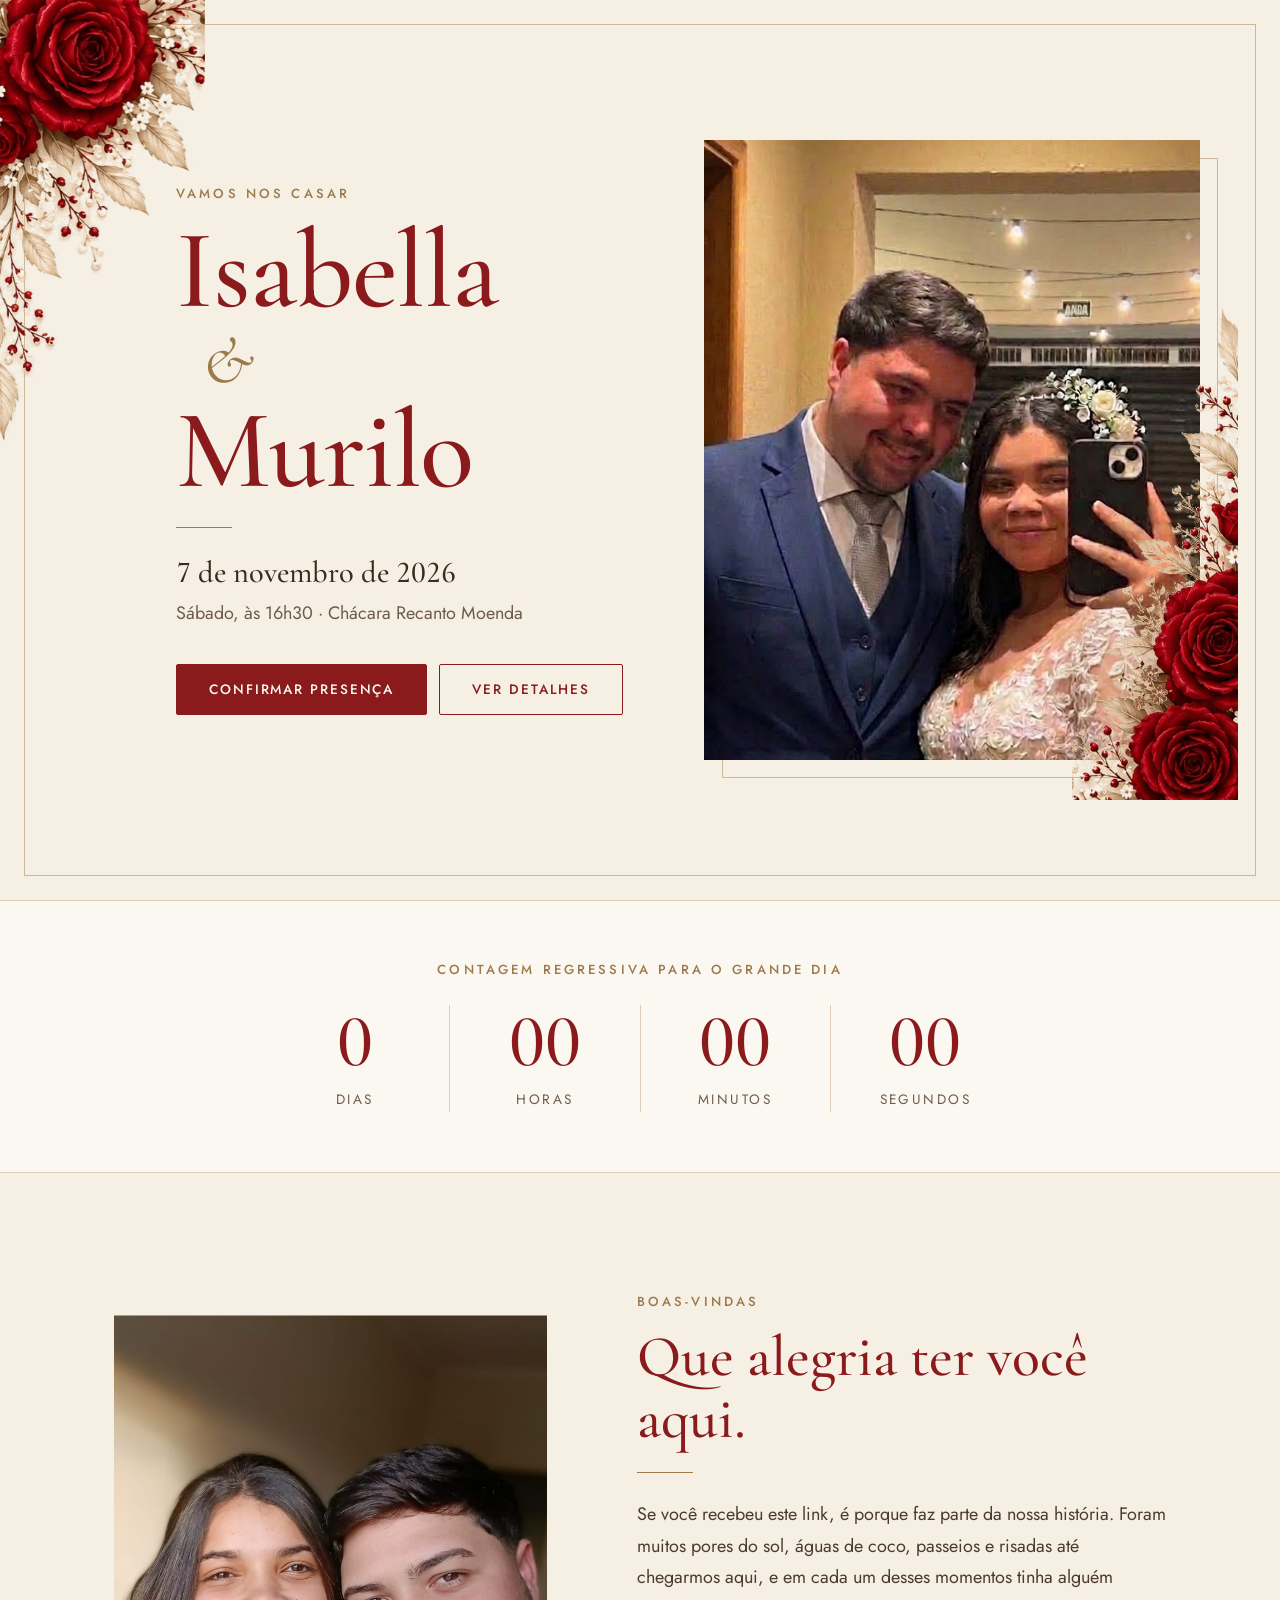
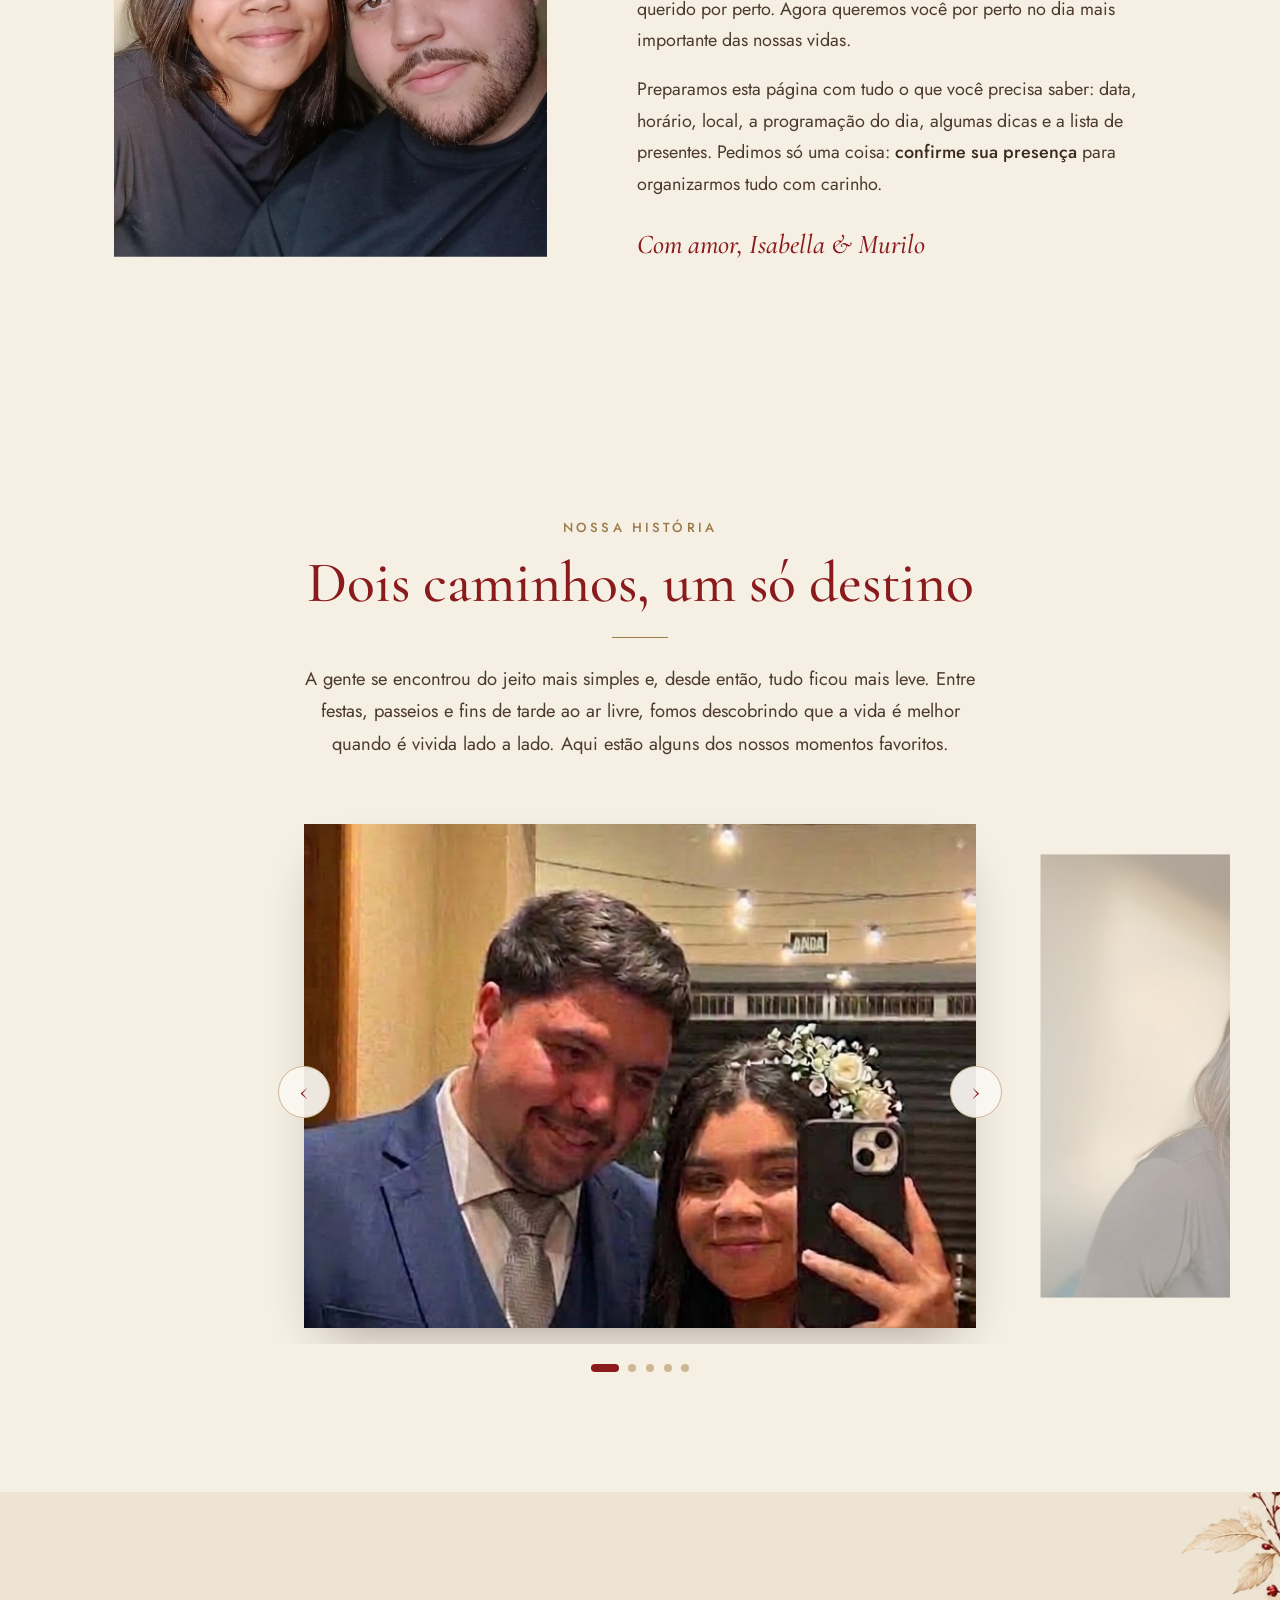
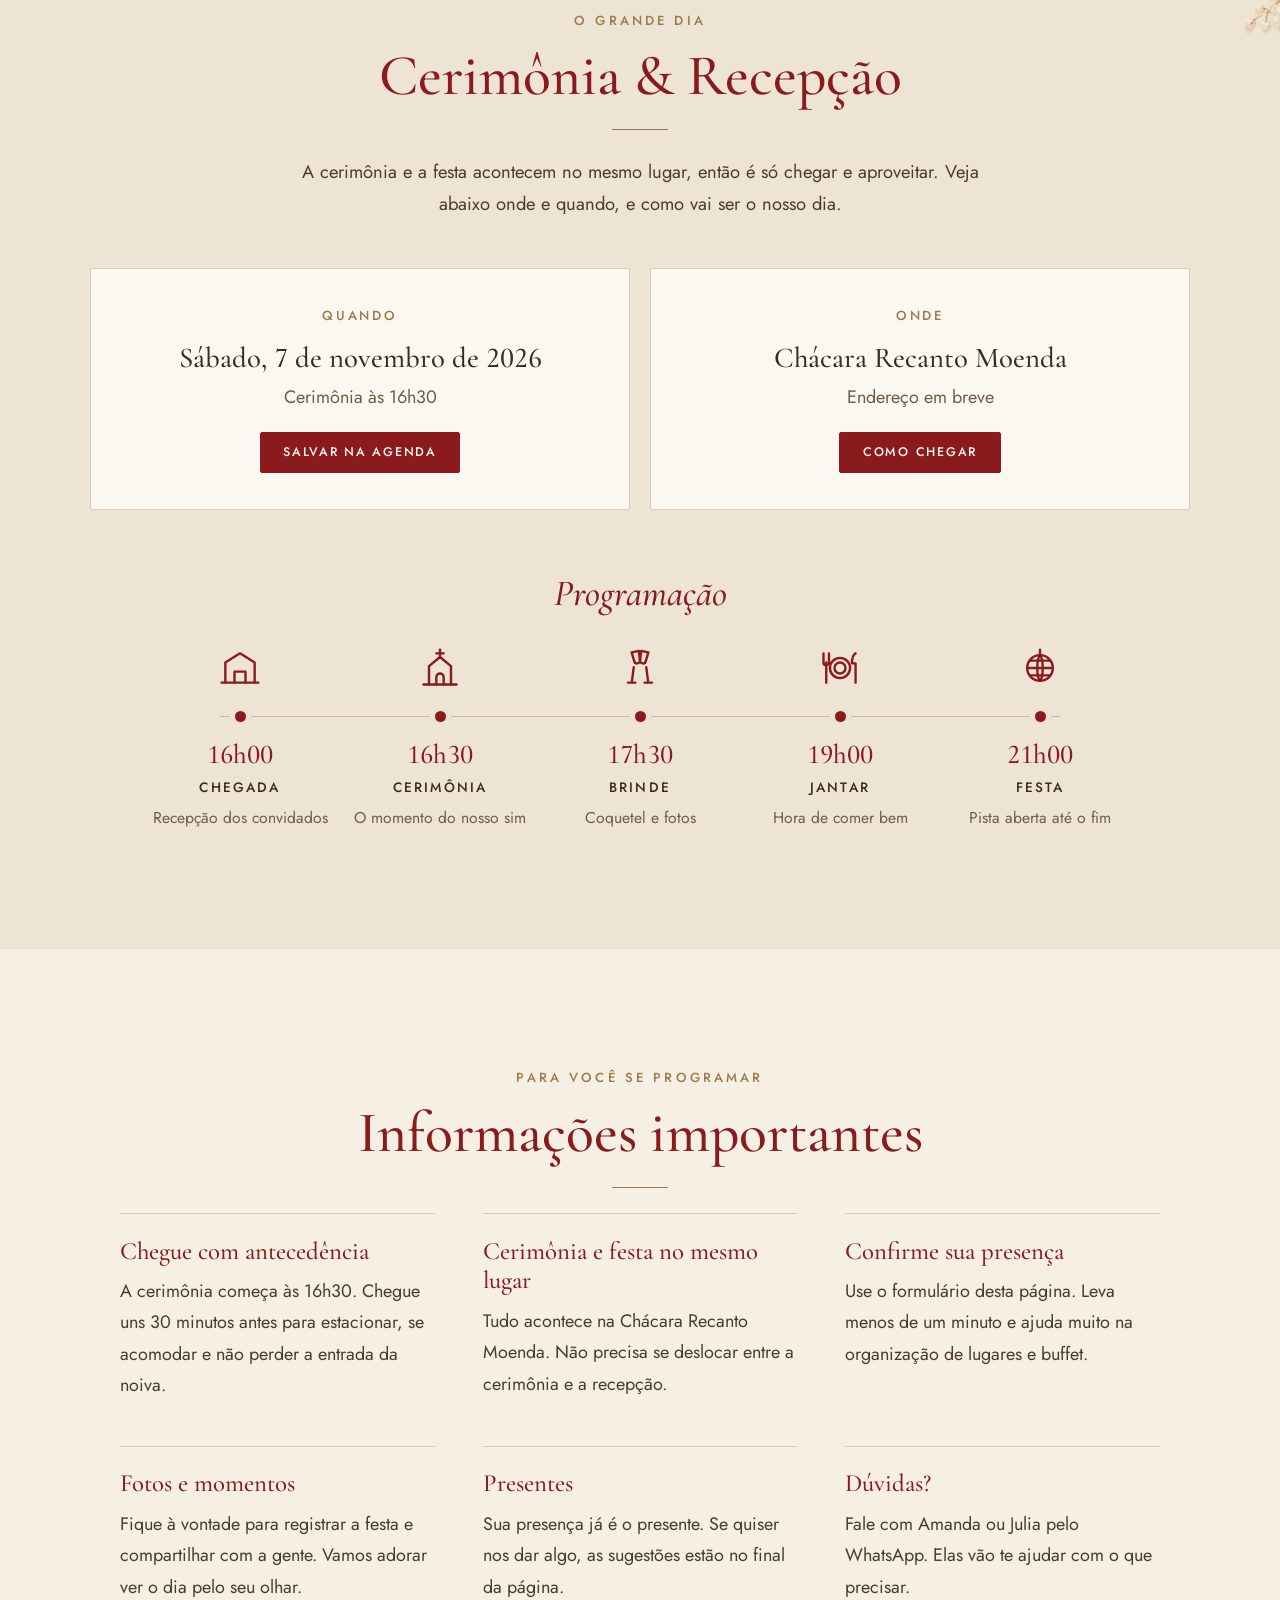
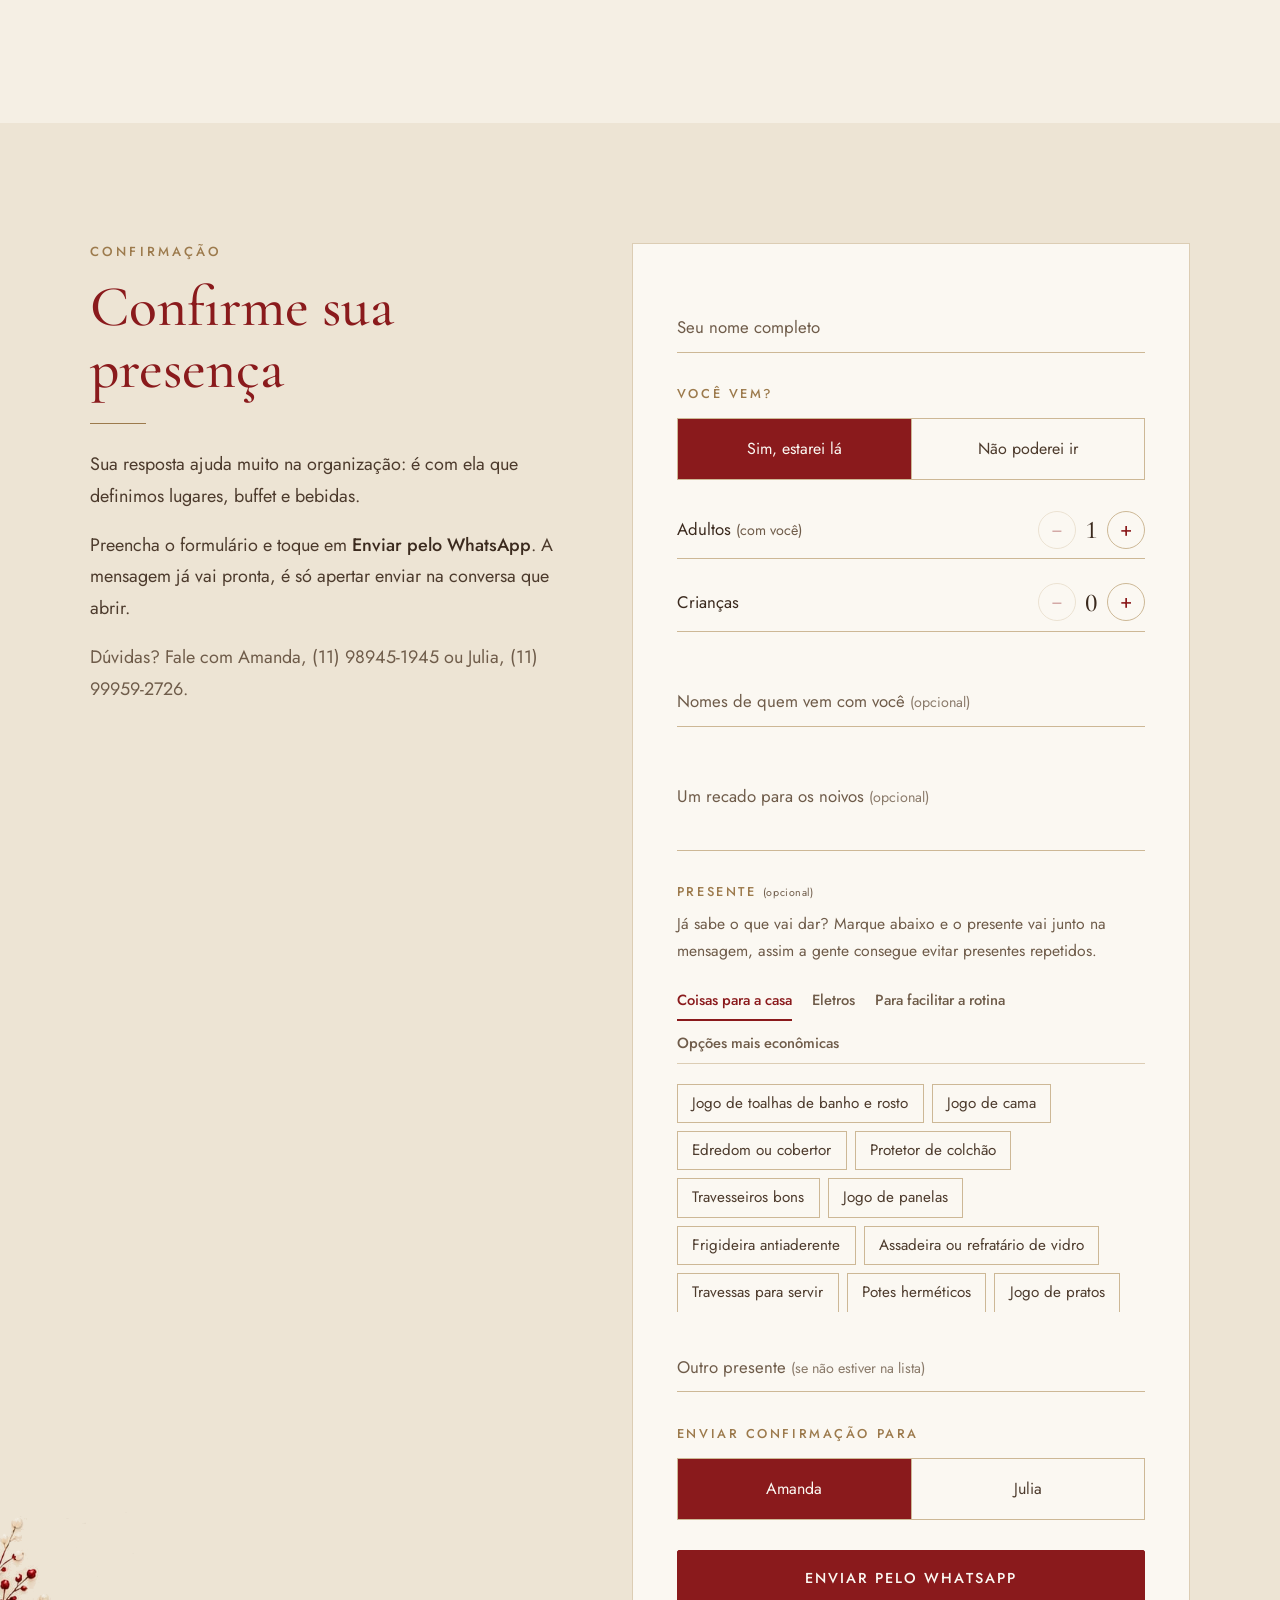
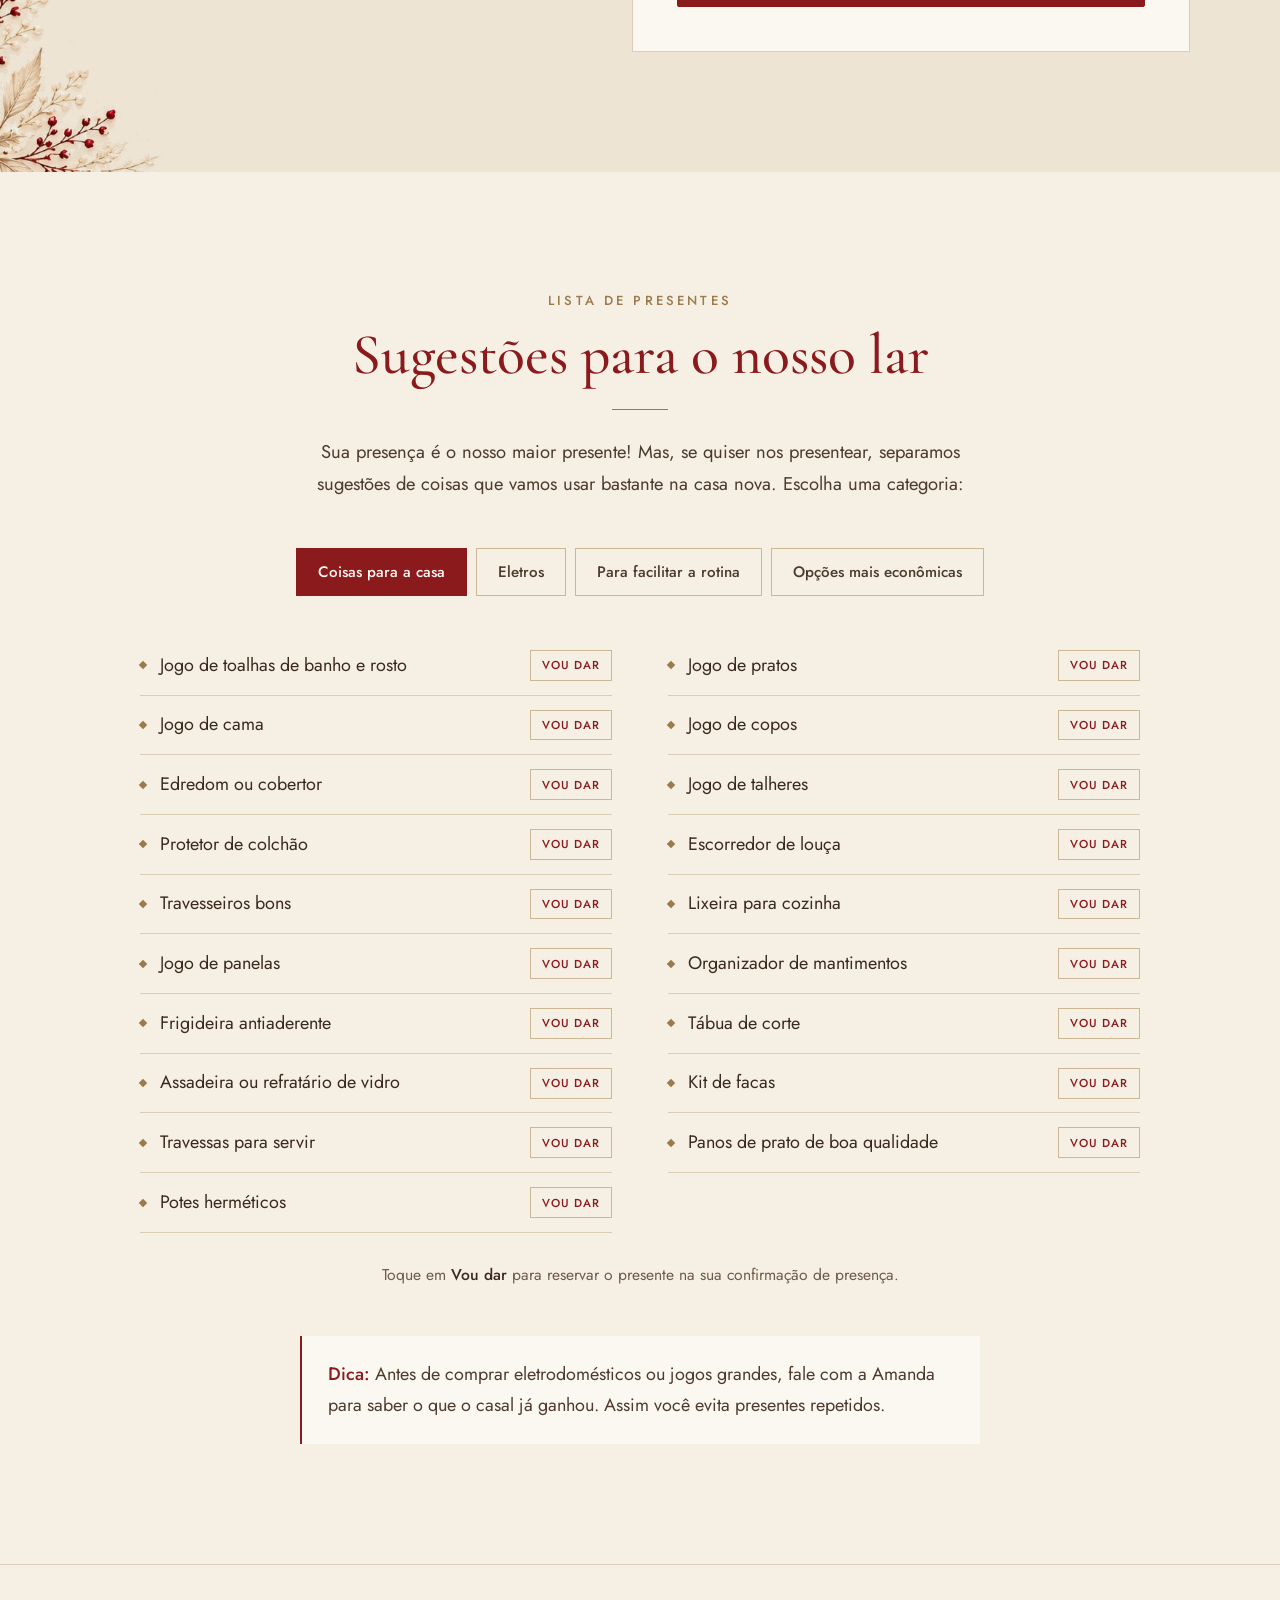
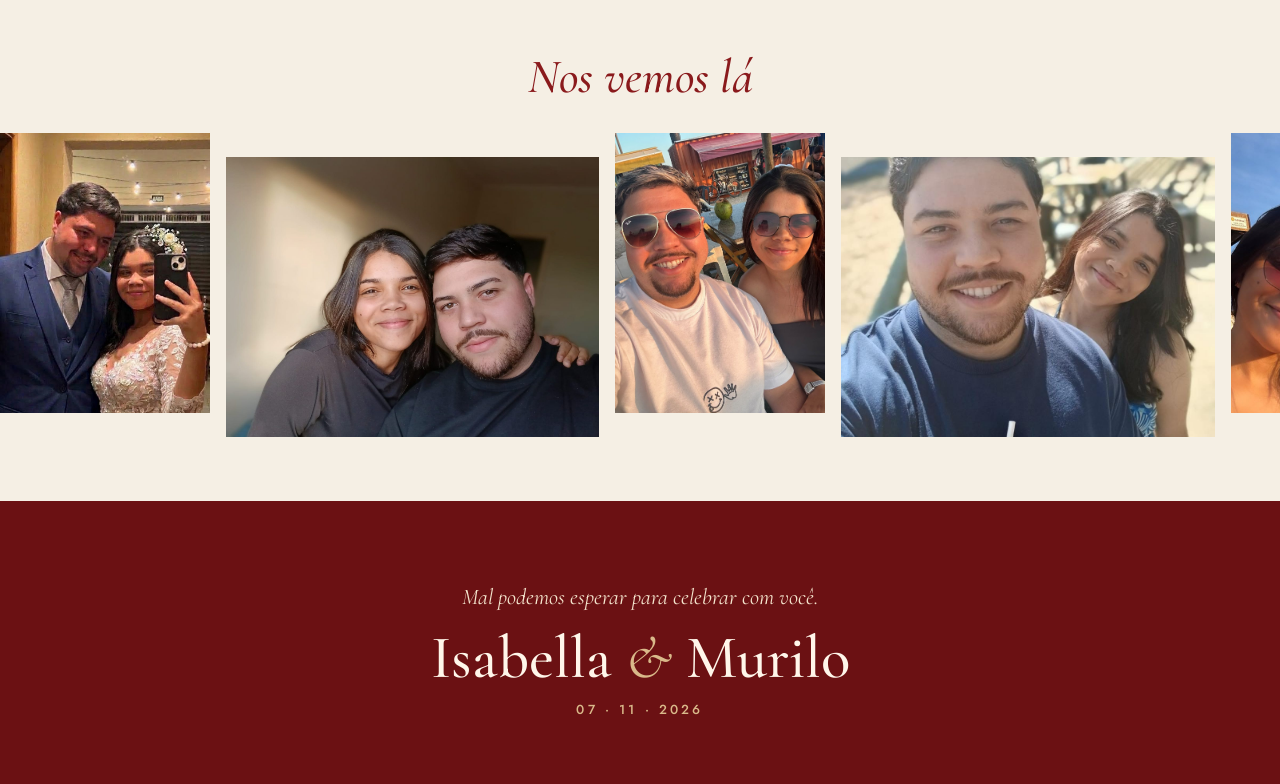
==== index.html @ e5a336d3 "Redesenha o site: carrosséis, animações, programação e escolha de presentes - Remove o envelope e a " ====
<!DOCTYPE html>
<html lang="pt-BR">
<head>
  <meta charset="UTF-8" />
  <meta name="viewport" content="width=device-width, initial-scale=1" />
  <title>Isabella &amp; Murilo · Casamento</title>
  <meta name="description" content="Isabella e Murilo vão se casar. Confirme sua presença e veja a lista de presentes." />
  <meta property="og:title" content="Isabella & Murilo · Casamento" />
  <meta property="og:description" content="Confirme sua presença." />
  <meta property="og:image" content="assets/img/casal-noivos.jpg" />
  <meta name="theme-color" content="#f5efe4" />
  <link rel="preconnect" href="https://fonts.googleapis.com" />
  <link rel="preconnect" href="https://fonts.gstatic.com" crossorigin />
  <link href="https://fonts.googleapis.com/css2?family=Cormorant+Garamond:ital,wght@0,400;0,500;0,600;1,400;1,500&family=Jost:wght@300;400;500&display=swap" rel="stylesheet" />
  <link rel="stylesheet" href="styles.css?v=14" />
</head>
<body>
  <nav class="nav" id="nav">
    <a href="#inicio" class="nav__brand" data-bind="monograma"></a>
    <button class="nav__toggle" aria-label="Menu" aria-expanded="false" id="navToggle"><span></span><span></span></button>
    <ul class="nav__links" id="navLinks">
      <li><a href="#boas-vindas">Boas-vindas</a></li>
      <li><a href="#evento">O dia</a></li>
      <li><a href="#informacoes">Informações</a></li>
      <li><a href="#rsvp">Presença</a></li>
      <li><a href="#presentes">Presentes</a></li>
    </ul>
  </nav>

  <!-- TOPO -->
  <header class="hero" id="inicio">
    <div class="hero__frame" aria-hidden="true"></div>
    <img class="flor flor--hero-tl" src="assets/img/flores/canto-sup-esq.png" alt="" />

    <div class="hero__grid">
      <div class="hero__text">
        <p class="eyebrow">Vamos nos casar</p>
        <h1 class="hero__names">
          <span data-bind="noiva"></span>
          <em class="amp">&amp;</em>
          <span data-bind="noivo"></span>
        </h1>
        <span class="rule" aria-hidden="true"></span>
        <p class="hero__date" data-bind="dataLonga"></p>
        <p class="hero__place"><span data-bind="diaSemanaCap"></span>, às <span data-bind="horaCurta"></span> · <span data-bind="localNome"></span></p>
        <div class="hero__actions">
          <a href="#rsvp" class="btn">Confirmar presença</a>
          <a href="#evento" class="btn btn--ghost">Ver detalhes</a>
        </div>
      </div>

      <figure class="hero__photo">
        <div class="hero__slides" id="heroSlides"></div>
        <img class="flor flor--photo" src="assets/img/flores/canto-inf-dir.png" alt="" />
      </figure>
    </div>
  </header>

  <!-- CONTAGEM -->
  <section class="countdown" aria-label="Contagem regressiva">
    <p class="eyebrow">Contagem regressiva para o grande dia</p>
    <div class="countdown__grid" id="countdown">
      <div><strong data-cd="d">0</strong><span data-cd-label="d">dias</span></div>
      <div><strong data-cd="h">00</strong><span data-cd-label="h">horas</span></div>
      <div><strong data-cd="m">00</strong><span data-cd-label="m">minutos</span></div>
      <div><strong data-cd="s">00</strong><span data-cd-label="s">segundos</span></div>
    </div>
  </section>

  <main>
    <!-- BOAS-VINDAS -->
    <section class="section" id="boas-vindas">
      <div class="welcome">
        <figure class="welcome__photo">
          <img src="assets/img/casal-retrato.jpg" alt="Isabella e Murilo abraçados" loading="lazy" />
        </figure>
        <div class="welcome__text">
          <p class="eyebrow">Boas-vindas</p>
          <h2 class="title">Que alegria ter você aqui.</h2>
          <span class="rule" aria-hidden="true"></span>
          <p>
            Se você recebeu este link, é porque faz parte da nossa história. Foram muitos
            pores do sol, águas de coco, passeios e risadas até chegarmos aqui, e em cada um
            desses momentos tinha alguém querido por perto. Agora queremos você por perto
            no dia mais importante das nossas vidas.
          </p>
          <p>
            Preparamos esta página com tudo o que você precisa saber: data, horário, local,
            a programação do dia, algumas dicas e a lista de presentes. Pedimos só uma coisa:
            <strong>confirme sua presença</strong> para organizarmos tudo com carinho.
          </p>
          <p class="signature">Com amor, <span data-bind="noiva"></span> &amp; <span data-bind="noivo"></span></p>
        </div>
      </div>
    </section>

    <!-- HISTÓRIA -->
    <section class="section section--center" id="historia">
      <p class="eyebrow">Nossa história</p>
      <h2 class="title">Dois caminhos, um só destino</h2>
      <span class="rule rule--center" aria-hidden="true"></span>
      <p class="lead">
        A gente se encontrou do jeito mais simples e, desde então, tudo ficou mais leve.
        Entre festas, passeios e fins de tarde ao ar livre, fomos descobrindo que a vida é
        melhor quando é vivida lado a lado. Aqui estão alguns dos nossos momentos favoritos.
      </p>
      <div class="carousel" id="galeria" aria-roledescription="carrossel">
        <div class="carousel__track"></div>
        <button class="carousel__arrow carousel__arrow--prev" type="button" aria-label="Foto anterior">‹</button>
        <button class="carousel__arrow carousel__arrow--next" type="button" aria-label="Próxima foto">›</button>
        <div class="carousel__dots" role="tablist"></div>
      </div>
    </section>

    <!-- O DIA -->
    <section class="section section--tinted" id="evento">
      <img class="flor flor--sec-tr" src="assets/img/flores/canto-sup-dir.png" alt="" />
      <div class="section__inner section--center">
        <p class="eyebrow">O grande dia</p>
        <h2 class="title">Cerimônia &amp; Recepção</h2>
        <span class="rule rule--center" aria-hidden="true"></span>
        <p class="lead">
          A cerimônia e a festa acontecem no mesmo lugar, então é só chegar e aproveitar.
          Veja abaixo onde e quando, e como vai ser o nosso dia.
        </p>

        <div class="details">
          <article>
            <p class="details__label">Quando</p>
            <p class="details__main" data-bind="dataExtenso"></p>
            <p class="details__sub">Cerimônia às <span data-bind="horaCurta"></span></p>
            <a class="btn btn--small" id="addCalendar" target="_blank" rel="noopener">Salvar na agenda</a>
          </article>
          <article>
            <p class="details__label">Onde</p>
            <p class="details__main" data-bind="localNome"></p>
            <p class="details__sub" data-bind="localEndereco"></p>
            <a class="btn btn--small" id="mapLink" target="_blank" rel="noopener">Como chegar</a>
          </article>
          <article id="cardTraje">
            <p class="details__label">Traje</p>
            <p class="details__main" data-bind="traje"></p>
            <p class="details__sub" data-bind="trajeObs"></p>
          </article>
        </div>

        <h3 class="subtitle">Programação</h3>
        <ol class="timeline" id="programa"></ol>

        <div class="venue" id="venue" hidden>
          <h3 class="subtitle">Conheça o espaço</h3>
          <div class="venue__grid" id="venueGrid"></div>
        </div>
      </div>
    </section>

    <!-- INFORMAÇÕES -->
    <section class="section section--center" id="informacoes">
      <p class="eyebrow">Para você se programar</p>
      <h2 class="title">Informações importantes</h2>
      <span class="rule rule--center" aria-hidden="true"></span>
      <div class="infos" id="infos"></div>
    </section>

    <!-- RSVP -->
    <section class="section section--tinted" id="rsvp">
      <img class="flor flor--sec-bl" src="assets/img/flores/canto-inf-esq.png" alt="" />
      <div class="section__inner rsvp-wrap">
        <div class="rsvp-intro">
          <p class="eyebrow">Confirmação</p>
          <h2 class="title">Confirme sua presença</h2>
          <span class="rule" aria-hidden="true"></span>
          <p>
            <span id="prazoTexto">Pedimos que confirme até <strong data-bind="prazo"></strong>. </span>
            Sua resposta ajuda muito na organização: é com ela que definimos lugares,
            buffet e bebidas.
          </p>
          <p>
            Preencha o formulário e toque em <strong>Enviar pelo WhatsApp</strong>. A mensagem
            já vai pronta, é só apertar enviar na conversa que abrir.
          </p>
          <p class="muted" id="contatosTexto"></p>
        </div>

        <form class="rsvp" id="rsvpForm" novalidate>
          <div class="field">
            <input type="text" id="f-nome" name="nome" required autocomplete="name" placeholder=" " />
            <label for="f-nome">Seu nome completo</label>
          </div>

          <fieldset class="seg">
            <legend>Você vem?</legend>
            <div class="seg__opts">
              <label><input type="radio" name="vai" value="sim" checked /><span>Sim, estarei lá</span></label>
              <label><input type="radio" name="vai" value="nao" /><span>Não poderei ir</span></label>
            </div>
          </fieldset>

          <div class="steppers" id="rowQtd">
            <div class="stepper">
              <span class="stepper__label">Adultos <small>(com você)</small></span>
              <div class="stepper__ctrl">
                <button type="button" data-step="-1" aria-label="Menos um adulto">−</button>
                <input type="number" name="adultos" min="1" max="10" value="1" inputmode="numeric" aria-label="Adultos" />
                <button type="button" data-step="1" aria-label="Mais um adulto">+</button>
              </div>
            </div>
            <div class="stepper">
              <span class="stepper__label">Crianças</span>
              <div class="stepper__ctrl">
                <button type="button" data-step="-1" aria-label="Menos uma criança">−</button>
                <input type="number" name="criancas" min="0" max="10" value="0" inputmode="numeric" aria-label="Crianças" />
                <button type="button" data-step="1" aria-label="Mais uma criança">+</button>
              </div>
            </div>
          </div>

          <div class="field" id="rowAcomp">
            <input type="text" id="f-acomp" name="acompanhantes" placeholder=" " />
            <label for="f-acomp">Nomes de quem vem com você <small>(opcional)</small></label>
          </div>

          <div class="field">
            <textarea id="f-recado" name="recado" rows="2" placeholder=" "></textarea>
            <label for="f-recado">Um recado para os noivos <small>(opcional)</small></label>
          </div>

          <fieldset class="giftpick" id="giftPick">
            <legend>Presente <small>(opcional)</small></legend>
            <p class="giftpick__hint">
              Já sabe o que vai dar? Marque abaixo e o presente vai junto na mensagem,
              assim a gente consegue evitar presentes repetidos.
            </p>
            <div class="giftpick__cats" id="giftPickCats" role="tablist"></div>
            <div class="giftpick__items" id="giftPickItems"></div>
            <div class="field">
              <input type="text" id="f-outro" name="presenteOutro" placeholder=" " />
              <label for="f-outro">Outro presente <small>(se não estiver na lista)</small></label>
            </div>
            <p class="giftpick__summary" id="giftPickSummary" aria-live="polite"></p>
          </fieldset>

          <fieldset class="seg seg--small">
            <legend>Enviar confirmação para</legend>
            <div class="seg__opts" id="contatosRadios"></div>
          </fieldset>

          <p class="form__error" id="formError" role="alert"></p>
          <button type="submit" class="btn btn--block">Enviar pelo WhatsApp</button>
        </form>
      </div>
    </section>

    <!-- PRESENTES -->
    <section class="section section--center" id="presentes">
      <p class="eyebrow">Lista de presentes</p>
      <h2 class="title">Sugestões para o nosso lar</h2>
      <span class="rule rule--center" aria-hidden="true"></span>
      <p class="lead">
        Sua presença é o nosso maior presente! Mas, se quiser nos presentear, separamos
        sugestões de coisas que vamos usar bastante na casa nova. Escolha uma categoria:
      </p>
      <div class="tabs" role="tablist" id="giftTabs"></div>
      <ul class="gifts" id="giftList"></ul>
      <p class="gifts__note">Toque em <strong>Vou dar</strong> para reservar o presente na sua confirmação de presença.</p>
      <p class="tip"><strong>Dica:</strong> <span data-bind="dica"></span></p>
      <div class="pix" id="pixBox" hidden>
        <span class="pix__label">Prefere Pix?</span>
        <code id="pixKey"></code>
        <button class="btn btn--small" id="copyPix" type="button">Copiar chave</button>
      </div>
    </section>
  </main>

  <section class="ribbon" aria-label="Fotos do casal">
    <p class="ribbon__title">Nos vemos lá</p>
    <div class="ribbon__track" id="ribbon"></div>
  </section>

  <footer class="footer">
    <p class="footer__msg">Mal podemos esperar para celebrar com você.</p>
    <p class="footer__names"><span data-bind="noiva"></span> <em class="amp">&amp;</em> <span data-bind="noivo"></span></p>
    <p class="eyebrow" data-bind="dataCurta"></p>
  </footer>

  <div class="lightbox" id="lightbox" hidden>
    <button class="lightbox__close" aria-label="Fechar">×</button>
    <img alt="" />
  </div>

  <script src="config.js?v=14"></script>
  <script src="script.js?v=14"></script>
</body>
</html>
---- styles.css ----
[hidden] { display: none !important; }

:root {
  --bg: #f5efe4;
  --bg-2: #ede4d4;
  --paper: #fbf8f2;
  --wine: #8a1a1c;
  --wine-dark: #6b1113;
  --gold: #9c7a4c;
  --gold-soft: #cdb896;
  --ink: #3b2a1e;
  --text: #4d3b2d;
  --muted: #6f5c4a;
  --line: #dccdb4;
  --serif: "Cormorant Garamond", Georgia, serif;
  --sans: "Jost", system-ui, sans-serif;
  --gutter: clamp(1.25rem, 5vw, 4rem);
}

* { box-sizing: border-box; }
html { scroll-behavior: smooth; scroll-padding-top: 72px; }
body {
  margin: 0;
  background: var(--bg);
  color: var(--text);
  font: 400 1.125rem/1.75 var(--sans);
  font-variant-numeric: lining-nums;
  -webkit-font-smoothing: antialiased;
  overflow-x: hidden;
}
img { max-width: 100%; display: block; }
a { color: inherit; }
p { margin: 0 0 1.1rem; }
strong { font-weight: 500; color: var(--ink); }
figure { margin: 0; }
::selection { background: var(--wine); color: var(--paper); }
:focus-visible { outline: 2px solid var(--wine); outline-offset: 3px; }

.amp { font-family: var(--serif); font-style: italic; font-weight: 400; color: var(--gold); }
.muted { color: var(--muted); }
.eyebrow {
  margin: 0 0 0.9rem;
  font: 500 0.82rem/1.4 var(--sans);
  letter-spacing: 0.24em;
  text-transform: uppercase;
  color: var(--gold);
}
.title {
  margin: 0; font: 500 clamp(2.3rem, 5.2vw, 3.6rem)/1.08 var(--serif); color: var(--wine);
}
.subtitle {
  margin: 4rem 0 2rem; font: italic 500 clamp(1.8rem, 3.5vw, 2.3rem)/1.1 var(--serif); color: var(--wine);
}
.rule { display: block; width: 56px; height: 1px; background: var(--gold); margin: 1.4rem 0 1.6rem; }
.rule--center { margin-left: auto; margin-right: auto; }
.lead { max-width: 62ch; margin: 0 auto 3rem; font-size: 1.15rem; }

.btn {
  display: inline-flex; align-items: center; justify-content: center;
  border: 1px solid var(--wine);
  background: var(--wine);
  color: var(--paper);
  font: 500 0.85rem/1 var(--sans);
  letter-spacing: 0.14em;
  text-transform: uppercase;
  padding: 1.1rem 2rem;
  border-radius: 2px;
  cursor: pointer;
  text-decoration: none;
  transition: background 0.25s, color 0.25s;
}
.btn:hover { background: var(--wine-dark); border-color: var(--wine-dark); }
.btn--ghost { background: transparent; color: var(--wine); }
.btn--ghost:hover { background: var(--wine); color: var(--paper); }
.btn--small { padding: 0.8rem 1.4rem; font-size: 0.78rem; margin-top: 1.2rem; }
.btn--block { width: 100%; padding: 1.25rem; font-size: 0.9rem; }

/* Flores */
.flor { position: absolute; pointer-events: none; user-select: none; z-index: 1; }

/* NAV */
.nav {
  position: fixed; top: 0; left: 0; right: 0; z-index: 50;
  display: flex; align-items: center; justify-content: space-between;
  padding: 0.9rem var(--gutter);
  background: rgba(245, 239, 228, 0.95);
  backdrop-filter: blur(10px);
  border-bottom: 1px solid var(--line);
  transform: translateY(-100%);
  transition: transform 0.35s ease;
}
.nav.is-visible { transform: none; }
.nav__brand { font: italic 500 1.6rem/1 var(--serif); text-decoration: none; color: var(--wine); }
.nav__links { list-style: none; display: flex; gap: 2rem; margin: 0; padding: 0; }
.nav__links a {
  text-decoration: none; font-size: 0.82rem; font-weight: 500; letter-spacing: 0.14em; text-transform: uppercase; color: var(--muted);
  transition: color 0.2s;
}
.nav__links a:hover { color: var(--wine); }
.nav__toggle {
  display: none; width: 28px; height: 18px; position: relative;
  background: none; border: 0; padding: 0; cursor: pointer;
}
.nav__toggle span { position: absolute; left: 0; right: 0; height: 1.5px; background: var(--ink); transition: transform 0.25s; }
.nav__toggle span:first-child { top: 4px; }
.nav__toggle span:last-child { bottom: 4px; }
.nav__toggle[aria-expanded="true"] span:first-child { transform: translateY(4px) rotate(45deg); }
.nav__toggle[aria-expanded="true"] span:last-child { transform: translateY(-4px) rotate(-45deg); }

/* HERO */
.hero {
  position: relative;
  min-height: 100vh; min-height: 100svh;
  display: grid; align-items: center;
  padding: clamp(3rem, 7vw, 5rem) var(--gutter);
  overflow: hidden;
}
.hero__frame {
  position: absolute; inset: clamp(0.8rem, 2vw, 1.5rem);
  border: 1px solid var(--gold-soft); pointer-events: none;
}
.flor--hero-tl { top: 0; left: 0; width: clamp(120px, 16vw, 250px); }
.hero__grid {
  position: relative; z-index: 2;
  width: 100%; max-width: 1120px; margin: 0 auto;
  display: grid; grid-template-columns: 1.05fr 0.95fr; gap: clamp(2rem, 6vw, 5rem); align-items: center;
}
.hero__text { padding-left: clamp(0rem, 8vw, 6rem); animation: rise 1s cubic-bezier(.2,.7,.2,1) both; }
@keyframes rise { from { opacity: 0; transform: translateY(16px); } }
.hero__names {
  margin: 0;
  font: 500 clamp(3.6rem, 9vw, 7rem)/0.95 var(--serif);
  letter-spacing: -0.01em;
  color: var(--wine);
  display: flex; flex-direction: column;
}
.hero__names .amp { font-size: 0.6em; line-height: 1.1; padding-left: 0.4em; }
.hero__date { margin: 0 0 0.3rem; font: 500 clamp(1.5rem, 2.6vw, 1.9rem)/1.3 var(--serif); color: var(--ink); }
.hero__place { margin: 0 0 2.2rem; color: var(--muted); }
.hero__actions { display: flex; flex-wrap: wrap; gap: 0.75rem; }
.hero__photo { position: relative; animation: rise 1.2s 0.15s cubic-bezier(.2,.7,.2,1) both; }
.hero__slides {
  position: relative; width: 100%; aspect-ratio: 4 / 5; overflow: hidden; background: var(--bg-2);
  box-shadow: 18px 18px 0 -1px var(--bg), 18px 18px 0 0 var(--gold-soft);
}
.hero__slides img {
  position: absolute; inset: 0; width: 100%; height: 100%; object-fit: cover; object-position: center 25%;
  opacity: 0; transform: scale(1.08);
  transition: opacity 1.4s ease, transform 6.5s linear;
}
.hero__slides img.is-active { opacity: 1; transform: scale(1); }
.flor--photo { right: -38px; bottom: -40px; width: clamp(100px, 13vw, 170px); z-index: 3; }

/* COUNTDOWN */
.countdown {
  background: var(--paper);
  border-top: 1px solid var(--line); border-bottom: 1px solid var(--line);
  padding: clamp(2.5rem, 6vw, 3.75rem) var(--gutter);
  text-align: center;
}
.countdown .eyebrow { margin-bottom: 1.6rem; }
.countdown__grid { display: flex; justify-content: center; max-width: 760px; margin: 0 auto; }
.countdown__grid > div { flex: 1; padding: 0 0.5rem; }
.countdown__grid > div + div { border-left: 1px solid var(--line); }
.countdown__grid strong {
  display: block;
  font: 500 clamp(2.6rem, 8vw, 4.6rem)/1 var(--serif);
  font-variant-numeric: lining-nums tabular-nums;
  color: var(--wine);
}
.countdown__grid span {
  display: block; margin-top: 0.6rem;
  font-size: clamp(0.72rem, 2vw, 0.85rem); letter-spacing: 0.18em; text-transform: uppercase; color: var(--muted);
}

/* SECTIONS */
.section { position: relative; padding: clamp(4.5rem, 10vw, 7.5rem) var(--gutter); max-width: 1180px; margin: 0 auto; }
.section--center { text-align: center; }
.section--tinted { max-width: none; background: var(--bg-2); overflow: hidden; }
.section__inner { position: relative; z-index: 2; max-width: 1100px; margin: 0 auto; }
.flor--sec-tr { top: 0; right: 0; width: clamp(80px, 9vw, 123px); }
.flor--sec-bl { bottom: 0; left: 0; width: clamp(110px, 13vw, 190px); }

/* WELCOME */
.welcome { display: grid; grid-template-columns: 0.9fr 1.1fr; gap: clamp(2.5rem, 7vw, 6rem); align-items: center; }
.welcome__photo img { width: 100%; aspect-ratio: 4 / 5; object-fit: cover; object-position: 60% center; }
.welcome__text p { max-width: 56ch; }
.signature { margin-top: 1.8rem; font: italic 500 1.7rem/1.2 var(--serif); color: var(--wine); }

/* CARROSSEL */
.carousel { position: relative; margin: 0 calc(-1 * var(--gutter)); }
.carousel__track {
  display: flex; gap: clamp(0.75rem, 2vw, 1.5rem);
  overflow-x: auto; scroll-snap-type: x mandatory; overscroll-behavior-x: contain;
  padding: 1rem calc(50% - min(21rem, 38vw)); scrollbar-width: none; cursor: grab;
}
.carousel__track::-webkit-scrollbar { display: none; }
.carousel__track.is-dragging { cursor: grabbing; scroll-snap-type: none; }
.carousel__track.is-dragging .carousel__slide { pointer-events: none; }
.carousel__slide {
  flex: 0 0 min(42rem, 76vw); aspect-ratio: 4 / 3; scroll-snap-align: center;
  padding: 0; border: 0; background: var(--bg-2); overflow: hidden; cursor: pointer;
  opacity: 0.45; transform: scale(0.88);
  transition: opacity 0.6s ease, transform 0.6s cubic-bezier(.2,.7,.2,1), box-shadow 0.6s;
}
.carousel__slide.is-active { opacity: 1; transform: none; cursor: zoom-in; box-shadow: 0 24px 50px -24px rgba(59, 42, 30, 0.45); }
.carousel__slide img { width: 100%; height: 100%; object-fit: cover; object-position: center 30%; user-select: none; }
.carousel__arrow {
  position: absolute; top: calc(50% - 1.5rem); z-index: 3;
  width: 52px; height: 52px; border-radius: 50%;
  border: 1px solid var(--gold-soft); background: rgba(251, 248, 242, 0.92); color: var(--wine);
  font: 300 2rem/1 var(--serif); cursor: pointer; display: grid; place-items: center; padding-bottom: 4px;
  transition: background 0.2s, color 0.2s, border-color 0.2s;
}
.carousel__arrow:hover { background: var(--wine); border-color: var(--wine); color: var(--paper); }
.carousel__arrow--prev { left: calc(50% - min(21rem, 38vw) - 26px); }
.carousel__arrow--next { right: calc(50% - min(21rem, 38vw) - 26px); }
.carousel__dots { display: flex; justify-content: center; gap: 0.6rem; margin-top: 1.25rem; }
.carousel__dots button {
  width: 8px; height: 8px; padding: 0; border-radius: 4px; border: 0; background: var(--gold-soft); cursor: pointer;
  transition: width 0.35s ease, background 0.35s;
}
.carousel__dots button[aria-selected="true"] { width: 28px; background: var(--wine); }

/* FAIXA DE FOTOS */
.ribbon { padding: clamp(3.5rem, 8vw, 5.5rem) 0 clamp(3rem, 6vw, 4rem); overflow: hidden; background: var(--bg); border-top: 1px solid var(--line); }
.ribbon__title { text-align: center; margin: 0 0 2rem; font: italic 500 clamp(2rem, 4.5vw, 3rem)/1 var(--serif); color: var(--wine); }
.ribbon__track { display: flex; width: max-content; animation: faixa 60s linear infinite; }
.ribbon:hover .ribbon__track { animation-play-state: paused; }
.ribbon__group { display: flex; gap: 1rem; padding-right: 1rem; }
.ribbon__group img { height: clamp(170px, 24vw, 280px); width: auto; aspect-ratio: 3 / 4; object-fit: cover; }
.ribbon__group img:nth-child(even) { aspect-ratio: 4 / 3; margin-top: 1.5rem; }
@keyframes faixa { to { transform: translateX(-50%); } }

/* DETAILS */
.details { display: grid; grid-template-columns: repeat(auto-fit, minmax(250px, 1fr)); gap: 1.25rem; text-align: center; }
.details article { background: var(--paper); border: 1px solid var(--line); padding: 2.25rem 1.5rem; }
.details p { margin: 0; }
.details__label { font-size: 0.82rem; font-weight: 500; letter-spacing: 0.22em; text-transform: uppercase; color: var(--gold); margin-bottom: 0.8rem !important; }
.details__main { font: 500 1.8rem/1.2 var(--serif); color: var(--ink); }
.details__sub { margin-top: 0.4rem !important; color: var(--muted); }

/* TIMELINE */
.timeline {
  list-style: none; margin: 0 auto; padding: 0; max-width: 1000px;
  display: grid; grid-template-columns: repeat(auto-fit, minmax(150px, 1fr)); position: relative;
}
.timeline::before {
  content: ""; position: absolute; left: 8%; right: 8%; top: 70px; height: 1px; background: var(--gold-soft);
}
.timeline li { position: relative; padding: 0 0.5rem; }
.timeline svg { width: 44px; height: 44px; color: var(--wine); margin: 0 auto 3.2rem; display: block; stroke-width: 1.3; }
.timeline li::before {
  content: ""; position: absolute; left: 50%; top: 65px; width: 11px; height: 11px; margin-left: -5.5px;
  border-radius: 50%; background: var(--wine); box-shadow: 0 0 0 5px var(--bg-2);
}
.timeline__time { display: block; margin-top: 0; font: 500 1.7rem/1 var(--serif); color: var(--wine); }
.timeline__name { display: block; margin-top: 0.5rem; font-size: 0.85rem; font-weight: 500; letter-spacing: 0.16em; text-transform: uppercase; color: var(--ink); }
.timeline__desc { display: block; margin-top: 0.35rem; font-size: 0.98rem; line-height: 1.5; color: var(--muted); }

.venue__grid { display: grid; grid-template-columns: repeat(auto-fill, minmax(240px, 1fr)); gap: 0.9rem; }
.venue__grid button { padding: 0; border: 0; cursor: zoom-in; overflow: hidden; aspect-ratio: 4 / 3; }
.venue__grid img { width: 100%; height: 100%; object-fit: cover; }

/* INFOS */
.infos { display: grid; grid-template-columns: repeat(auto-fit, minmax(260px, 1fr)); gap: 2.75rem 3rem; text-align: left; max-width: 1040px; margin: 0 auto; }
.info { border-top: 1px solid var(--line); padding-top: 1.4rem; }
.info h3 { margin: 0 0 0.6rem; font: 500 1.55rem/1.2 var(--serif); color: var(--wine); }
.info p { margin: 0; }

/* RSVP */
.rsvp-wrap { display: grid; grid-template-columns: minmax(0, 1fr) minmax(0, 1.2fr); gap: clamp(2.5rem, 6vw, 5rem); align-items: start; }
.rsvp-intro p { max-width: 46ch; }
.rsvp {
  display: grid; gap: 1.9rem;
  background: var(--paper); border: 1px solid var(--line);
  padding: clamp(1.5rem, 4vw, 2.75rem);
}

.field { position: relative; }
.field input, .field textarea {
  width: 100%; display: block;
  font: 500 1.4rem/1.3 var(--serif); color: var(--ink);
  padding: 1.6rem 0 0.55rem;
  border: 0; border-bottom: 1px solid var(--gold-soft); border-radius: 0;
  background: transparent; resize: none;
}
.field textarea { min-height: 5.4rem; }
.field input:focus, .field textarea:focus { outline: none; }
.field::after {
  content: ""; position: absolute; left: 0; right: 0; bottom: 0; height: 2px;
  background: var(--wine); transform: scaleX(0); transform-origin: left; transition: transform 0.35s ease;
}
.field:focus-within::after { transform: scaleX(1); }
.field label {
  position: absolute; left: 0; top: 1.55rem;
  font-size: 1.05rem; color: var(--muted); pointer-events: none;
  transform-origin: left top; transition: transform 0.25s, color 0.25s;
}
.field label small { font-size: 0.85em; opacity: 0.8; }
.field input:focus + label, .field input:not(:placeholder-shown) + label,
.field textarea:focus + label, .field textarea:not(:placeholder-shown) + label {
  transform: translateY(-1.4rem) scale(0.8); color: var(--gold);
}
.field.is-invalid input { border-bottom-color: #b2402f; }

.seg { border: 0; padding: 0; margin: 0; min-width: 0; }
.seg legend { padding: 0; margin-bottom: 0.8rem; font-size: 0.8rem; font-weight: 500; letter-spacing: 0.2em; text-transform: uppercase; color: var(--gold); }
.seg__opts { display: grid; grid-auto-flow: column; grid-auto-columns: 1fr; border: 1px solid var(--gold-soft); }
.seg__opts label { position: relative; cursor: pointer; }
.seg__opts label + label { border-left: 1px solid var(--gold-soft); }
.seg__opts input { position: absolute; opacity: 0; inset: 0; margin: 0; cursor: pointer; }
.seg__opts span {
  display: block; text-align: center; padding: 1rem 0.75rem;
  font-size: 1rem; color: var(--text); transition: background 0.25s, color 0.25s;
}
.seg__opts label:hover span { background: rgba(205, 184, 150, 0.18); }
.seg__opts input:checked + span { background: var(--wine); color: var(--paper); }
.seg__opts input:focus-visible + span { outline: 2px solid var(--wine); outline-offset: 3px; }

.steppers { display: grid; grid-template-columns: repeat(auto-fit, minmax(230px, 1fr)); gap: 1.5rem; }
.stepper { display: flex; align-items: center; justify-content: space-between; gap: 1rem; padding-bottom: 0.6rem; border-bottom: 1px solid var(--gold-soft); }
.stepper__label { font-size: 1.05rem; color: var(--ink); }
.stepper__label small { color: var(--muted); font-size: 0.85em; }
.stepper__ctrl { display: flex; align-items: center; }
.stepper__ctrl button {
  width: 38px; height: 38px; border-radius: 50%;
  border: 1px solid var(--gold-soft); background: transparent; color: var(--wine);
  font: 400 1.25rem/1 var(--sans); cursor: pointer; transition: background 0.2s, color 0.2s, border-color 0.2s;
}
.stepper__ctrl button:hover:not(:disabled) { background: var(--wine); border-color: var(--wine); color: var(--paper); }
.stepper__ctrl button:disabled { opacity: 0.35; cursor: default; }
.stepper__ctrl input {
  width: 2.6ch; text-align: center; border: 0; background: transparent;
  font: 500 1.6rem var(--serif); color: var(--ink); -moz-appearance: textfield; appearance: textfield;
}
.stepper__ctrl input::-webkit-inner-spin-button, .stepper__ctrl input::-webkit-outer-spin-button { -webkit-appearance: none; margin: 0; }

.form__error { color: #b2402f; margin: -0.8rem 0 0; font-size: 0.98rem; }
.form__error:empty { display: none; }

/* GIFTS */
.tabs { display: flex; flex-wrap: wrap; justify-content: center; gap: 0.6rem; margin-bottom: 2.5rem; }
.tabs button {
  padding: 0.75rem 1.3rem; border: 1px solid var(--gold-soft); background: transparent; cursor: pointer;
  font: 500 0.95rem var(--sans); color: var(--text); transition: all 0.2s;
}
.tabs button:hover { border-color: var(--wine); color: var(--wine); }
.tabs button[aria-selected="true"] { background: var(--wine); border-color: var(--wine); color: var(--paper); }
.gifts {
  list-style: none; margin: 0 auto; padding: 0; max-width: 1000px; text-align: left;
  columns: 2 320px; column-gap: 3.5rem;
}
.gift {
  break-inside: avoid; display: flex; gap: 0.9rem; align-items: center;
  padding: 0.85rem 0; border-bottom: 1px solid var(--line); color: var(--ink);
  animation: fade 0.4s ease both;
}
.gift::before { content: ""; width: 6px; height: 6px; flex: none; transform: rotate(45deg); background: var(--gold); }
@keyframes fade { from { opacity: 0; } }
.tip {
  margin: 3rem auto 0; max-width: 680px; padding: 1.4rem 1.6rem; text-align: left;
  background: var(--paper); border-left: 2px solid var(--wine);
}
.tip strong { color: var(--wine); }
.pix { margin-top: 2rem; display: flex; flex-wrap: wrap; justify-content: center; align-items: center; gap: 0.75rem 1.25rem; }
.pix .btn { margin: 0; }
.pix__label { font-weight: 500; color: var(--gold); }
.pix code { font: 500 1.1rem var(--sans); color: var(--ink); word-break: break-all; }

/* FOOTER */
.footer { position: relative; text-align: center; padding: 5rem var(--gutter) 4rem; background: var(--wine-dark); color: #f3e3cc; }
.footer__msg { font: italic 400 1.4rem/1.4 var(--serif); margin: 0 0 1rem; }
.footer__names { margin: 0 0 0.75rem; font: 500 clamp(2.6rem, 6vw, 3.8rem)/1 var(--serif); color: #fff6ea; }
.footer .amp { color: #d9b98a; }
.footer .eyebrow { color: #d9b98a; margin: 0; }

/* LIGHTBOX */
.lightbox {
  position: fixed; inset: 0; z-index: 200; background: rgba(34, 22, 15, 0.94);
  display: grid; place-items: center; padding: 24px;
}
.lightbox img { max-height: 88vh; max-width: 100%; }
.lightbox__close { position: absolute; top: 12px; right: 20px; font: 300 2.5rem var(--sans); background: none; border: 0; color: var(--paper); cursor: pointer; }

/* ANIMAÇÕES */
.reveal { opacity: 0; transform: translateY(28px); transition: opacity 1s ease, transform 1s cubic-bezier(.2,.7,.2,1); }
.reveal.is-in { opacity: 1; transform: none; }

.reveal-rule { transform: scaleX(0); transition: transform 1.1s cubic-bezier(.7,0,.2,1) 0.2s; }
.rule--center.reveal-rule { transform-origin: center; }
.reveal-rule:not(.rule--center) { transform-origin: left; }
.reveal-rule.is-in { transform: none; }

.reveal-img { clip-path: inset(0 0 100% 0); transition: clip-path 1.4s cubic-bezier(.7,0,.2,1); }
.reveal-img img { transform: scale(1.15); transition: transform 2s cubic-bezier(.2,.7,.2,1); }
.is-in > .reveal-img { clip-path: inset(0); }
.is-in > .reveal-img img { transform: none; }

.stagger > * { opacity: 0; transform: translateY(26px); transition: opacity 0.8s ease, transform 0.8s cubic-bezier(.2,.7,.2,1); transition-delay: calc(var(--i, 0) * 120ms); }
.stagger.is-in > * { opacity: 1; transform: none; }

/* linha da programação se desenhando */
.timeline.stagger::before { transform: scaleX(0); transform-origin: left; transition: transform 1.6s cubic-bezier(.7,0,.2,1) 0.2s; }
.timeline.stagger.is-in::before { transform: none; }
.timeline.stagger li::before { transform: scale(0); transition: transform 0.5s cubic-bezier(.3,1.6,.5,1); transition-delay: calc(0.4s + var(--i, 0) * 180ms); }
.timeline.stagger.is-in li::before { transform: scale(1); }
.timeline svg { transition: transform 0.4s ease; }
.timeline li:hover svg { transform: translateY(-4px) rotate(-6deg); }

/* nomes letra por letra */
.hero__text { animation: none; }
.hero__text > :not(.hero__names) { animation: rise 1s cubic-bezier(.2,.7,.2,1) both; animation-delay: 1.1s; }
.hero__text > .eyebrow { animation-delay: 0.1s; }
.hero .rule { animation: linha 1s cubic-bezier(.7,0,.2,1) 1s both; transform-origin: left; }
@keyframes linha { from { transform: scaleX(0); } }
.letra { display: inline-block; white-space: pre; animation: letra 0.9s cubic-bezier(.2,.8,.2,1) both; animation-delay: var(--d); }
@keyframes letra { from { opacity: 0; transform: translateY(0.35em) rotate(4deg); filter: blur(6px); } }

/* moldura do topo se desenhando */
.hero__frame { animation: moldura 1.6s cubic-bezier(.7,0,.2,1) 0.1s both; }
@keyframes moldura { from { clip-path: inset(0 100% 100% 0); } to { clip-path: inset(0); } }

/* flores balançando */
.hero .flor, .section--tinted .flor { animation: balanco 7s ease-in-out infinite alternate; }
.flor--hero-tl, .flor--sec-tr { transform-origin: top left; }
.flor--photo, .flor--sec-bl { transform-origin: bottom right; animation-duration: 8.5s !important; animation-delay: -3s !important; }
.flor--sec-bl { transform-origin: bottom left; }
@keyframes balanco { from { rotate: -1.8deg; } to { rotate: 1.8deg; } }
.hero .flor--hero-tl { animation: surgir 1.6s cubic-bezier(.2,.7,.2,1) both, balanco 7s ease-in-out 1.6s infinite alternate; }
@keyframes surgir { from { opacity: 0; transform: scale(0.85) translate(-20px, -20px); } }

/* pétalas */
.petalas { position: absolute; inset: 0; pointer-events: none; z-index: 1; overflow: hidden; }
.petalas span {
  position: absolute; top: -30px; left: var(--x);
  width: var(--s); height: calc(var(--s) * 0.8);
  background: radial-gradient(circle at 30% 30%, #b8383b, var(--wine) 60%, var(--wine-dark));
  border-radius: 80% 0 80% 0; opacity: 0;
  animation: cair var(--t) linear var(--atraso) infinite;
}
.petalas span:nth-child(3n) { background: radial-gradient(circle at 30% 30%, #f3e6cf, var(--gold-soft)); }
@keyframes cair {
  0% { opacity: 0; transform: translate(0, 0) rotate(0); }
  8% { opacity: var(--o); }
  50% { transform: translate(var(--vai), 50vh) rotate(calc(var(--gira) / 2)); }
  90% { opacity: var(--o); }
  100% { opacity: 0; transform: translate(calc(var(--vai) * -0.5), 105vh) rotate(var(--gira)); }
}

/* contagem: número rolando ao mudar */
.countdown__grid strong { overflow: hidden; }
.countdown__grid strong.is-tick { animation: tick 0.5s cubic-bezier(.2,.8,.2,1); }
@keyframes tick { from { opacity: 0; transform: translateY(-45%); filter: blur(3px); } }

/* botões */
.btn { position: relative; overflow: hidden; isolation: isolate; }
.btn::before {
  content: ""; position: absolute; inset: 0; z-index: -1;
  background: linear-gradient(110deg, transparent 30%, rgba(255,255,255,0.22) 50%, transparent 70%);
  transform: translateX(-120%); transition: transform 0.8s ease;
}
.btn:hover::before { transform: translateX(120%); }
.hero__actions .btn:first-child { animation: rise 1s cubic-bezier(.2,.7,.2,1) 1.2s both, pulso 3s ease-in-out 2.5s infinite; }
@keyframes pulso { 50% { box-shadow: 0 0 0 8px rgba(138, 26, 28, 0.12); } }

/* nav: sublinhado que cresce */
.nav__links a { position: relative; }
.nav__links a::after { content: ""; position: absolute; left: 0; right: 0; bottom: -4px; height: 1px; background: var(--wine); transform: scaleX(0); transition: transform 0.3s; }
.nav__links a:hover::after { transform: scaleX(1); }

/* cards e infos levantando no hover */
.details.stagger article { transition: transform 0.8s cubic-bezier(.2,.7,.2,1), box-shadow 0.35s ease, opacity 0.8s ease; transition-delay: calc(var(--i, 0) * 120ms); }
.details.stagger.is-in article:hover { transition: transform 0.35s ease, box-shadow 0.35s ease; transform: translateY(-6px); box-shadow: 0 18px 36px -22px rgba(59, 42, 30, 0.35); }

@media (prefers-reduced-motion: reduce) {
  *, *::before, *::after { animation: none !important; transition: none !important; }
  .reveal, .stagger > *, .reveal-img, .reveal-rule { opacity: 1; transform: none; clip-path: none; }
  .petalas { display: none; }
}

/* RESPONSIVE */
@media (max-width: 900px) {
  .nav__toggle { display: block; }
  .nav__links {
    position: absolute; top: 100%; left: 0; right: 0; flex-direction: column; gap: 0;
    background: var(--bg); border-bottom: 1px solid var(--line); display: none;
  }
  .nav__links.is-open { display: flex; }
  .nav__links a { display: block; padding: 1rem var(--gutter); }

  .hero { padding-top: 5rem; }
  .hero__grid { grid-template-columns: 1fr; text-align: center; }
  .hero__text { padding-left: 0; order: 2; }
  .hero__photo { order: 1; max-width: 380px; margin: 0 auto; width: 88%; }
  .hero__names { align-items: center; }
  .hero__names .amp { padding-left: 0; }
  .hero .rule { margin-left: auto; margin-right: auto; }
  .hero__actions { justify-content: center; }
  .flor--hero-tl { width: 110px; }

  .welcome { grid-template-columns: 1fr; text-align: center; }
  .welcome__photo { max-width: 420px; margin: 0 auto; }
  .welcome__text p { margin-left: auto; margin-right: auto; }
  .welcome .rule { margin-left: auto; margin-right: auto; }

  .rsvp-wrap { grid-template-columns: 1fr; }
  .rsvp-intro { text-align: center; }
  .rsvp-intro p { margin-left: auto; margin-right: auto; }
  .rsvp-intro .rule { margin-left: auto; margin-right: auto; }

  /* Timeline vertical */
  .timeline { grid-template-columns: 1fr; max-width: 420px; text-align: left; gap: 1.75rem; }
  .timeline::before { left: 27px; right: auto; top: 10px; bottom: 10px; width: 1px; height: auto; }
  .timeline li { display: grid; grid-template-columns: 56px 1fr; column-gap: 1.25rem; padding: 0; }
  .timeline li::before { display: none; }
  .timeline svg { grid-row: span 3; margin: 0; width: 56px; height: 56px; padding: 10px; background: var(--bg-2); }
  .timeline__time { margin-top: 0; font-size: 1.5rem; }
  .timeline__name { margin-top: 0.25rem; }
}
@media (max-width: 600px) {
  body { font-size: 1.0625rem; }
  .carousel__arrow { display: none; }
  .carousel__track { padding: 1rem 10vw; }
  .carousel__slide { flex-basis: 80vw; aspect-ratio: 4 / 4.6; }
  .steppers { grid-template-columns: 1fr; }
  .countdown__grid > div { padding: 0 0.2rem; }
  .countdown__grid span { letter-spacing: 0.08em; }
  .flor--photo { right: -22px; bottom: -26px; width: 92px; }
  .hero__slides { box-shadow: 10px 10px 0 -1px var(--bg), 10px 10px 0 0 var(--gold-soft); }
  .flor--sec-bl { width: 90px; opacity: 0.6; }
  .hero__actions .btn { flex: 1; padding: 1rem 1rem; }
}

/* Cormorant usa números "antigos" por padrão; tnum força números alinhados */
.hero__date, .details__main, .timeline__time, .stepper__ctrl input, .footer__names, .title, .subtitle { font-variant-numeric: lining-nums tabular-nums; }
@media (max-width: 600px) {
  .hero__photo { max-width: 270px; }
  .hero__slides { aspect-ratio: 1 / 1.1; }
  .hero__names { font-size: 3.4rem; }
}

/* PRESENTES NO FORMULÁRIO */
.giftpick { border: 0; padding: 0; margin: 0; min-width: 0; display: grid; gap: 1rem; }
.giftpick legend { padding: 0; margin-bottom: 0.4rem; font-size: 0.8rem; font-weight: 500; letter-spacing: 0.2em; text-transform: uppercase; color: var(--gold); }
.giftpick legend small { letter-spacing: 0.05em; text-transform: none; font-weight: 400; color: var(--muted); }
.giftpick__hint { margin: 0; font-size: 0.98rem; color: var(--muted); }
.giftpick__cats { display: flex; gap: 0.25rem 1.25rem; flex-wrap: wrap; border-bottom: 1px solid var(--line); }
.giftpick__cats button {
  border: 0; background: none; padding: 0.5rem 0; margin-bottom: -1px; cursor: pointer;
  font: 500 0.92rem var(--sans); color: var(--muted); border-bottom: 2px solid transparent;
}
.giftpick__cats button:hover { color: var(--ink); }
.giftpick__cats button[aria-selected="true"] { color: var(--wine); border-bottom-color: var(--wine); }
.giftpick__items {
  display: flex; flex-wrap: wrap; gap: 0.5rem;
  max-height: 232px; overflow-y: auto; padding: 0.25rem 0.25rem 0.25rem 0;
  scrollbar-width: thin; scrollbar-color: var(--gold-soft) transparent;
}
.chip {
  border: 1px solid var(--gold-soft); background: transparent; color: var(--text);
  font: 400 0.95rem/1.3 var(--sans); padding: 0.55rem 0.9rem; cursor: pointer; text-align: left;
  transition: background 0.2s, color 0.2s, border-color 0.2s;
}
.chip:hover { border-color: var(--wine); color: var(--wine); }
.chip[aria-pressed="true"] { background: var(--wine); border-color: var(--wine); color: var(--paper); }
.chip[aria-pressed="true"]::before { content: "✓ "; }
.giftpick__summary { margin: 0; display: flex; flex-wrap: wrap; align-items: center; gap: 0.5rem; font-size: 0.95rem; color: var(--ink); }
.giftpick__summary:empty { display: none; }
.giftpick__summary > span { width: 100%; font-weight: 500; }
.chip--sel { background: var(--bg-2); border-color: var(--line); font-size: 0.9rem; padding: 0.4rem 0.75rem; }
.chip--sel:hover { background: var(--wine); color: var(--paper); }

/* botão "Vou dar" na lista */
.gift { justify-content: space-between; }
.gift__name { flex: 1; }
.gift__pick {
  flex: none; border: 1px solid var(--gold-soft); background: transparent; color: var(--wine);
  font: 500 0.72rem var(--sans); letter-spacing: 0.08em; text-transform: uppercase;
  padding: 0.4rem 0.7rem; cursor: pointer; transition: all 0.2s;
}
.gift__pick:hover { border-color: var(--wine); }
.gift.is-picked .gift__pick { background: var(--wine); border-color: var(--wine); color: var(--paper); }
.gift.is-picked .gift__name { color: var(--wine); }
.gifts__note { margin: 1.75rem auto 0; font-size: 0.98rem; color: var(--muted); }
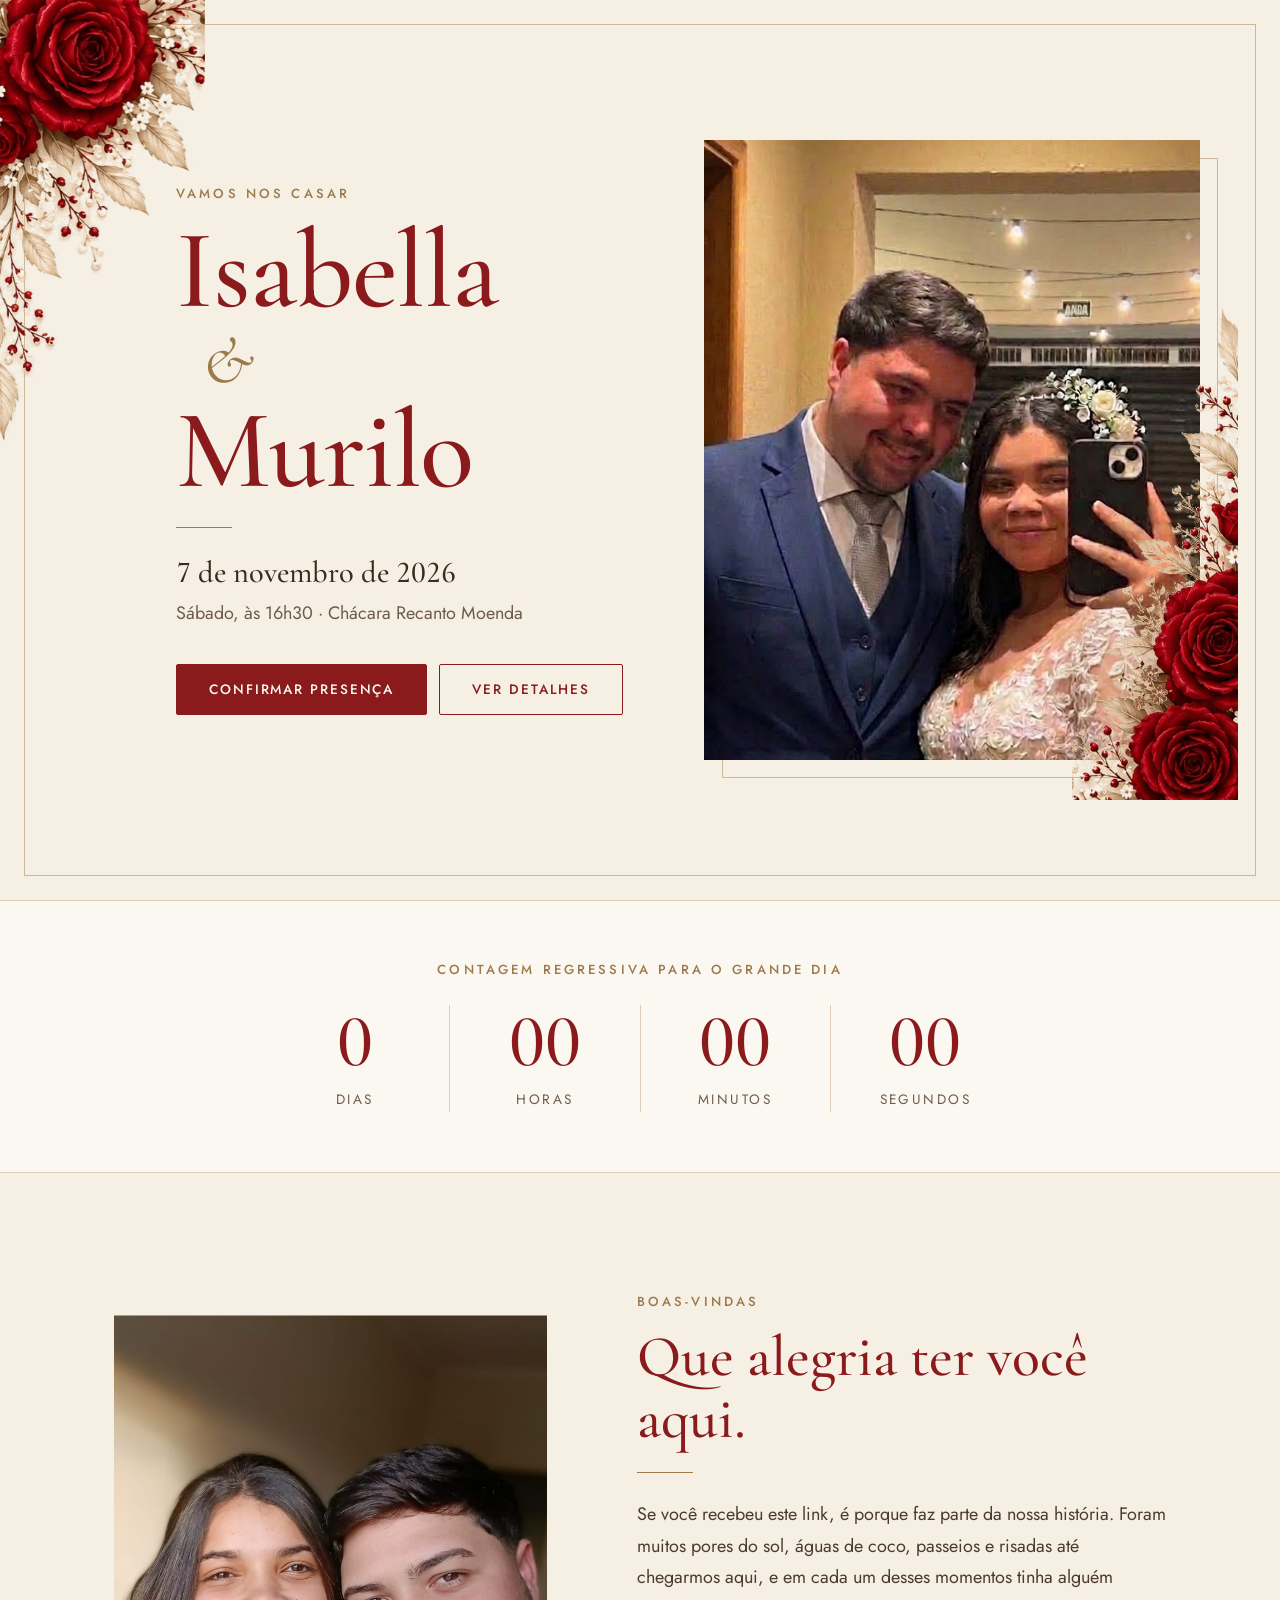
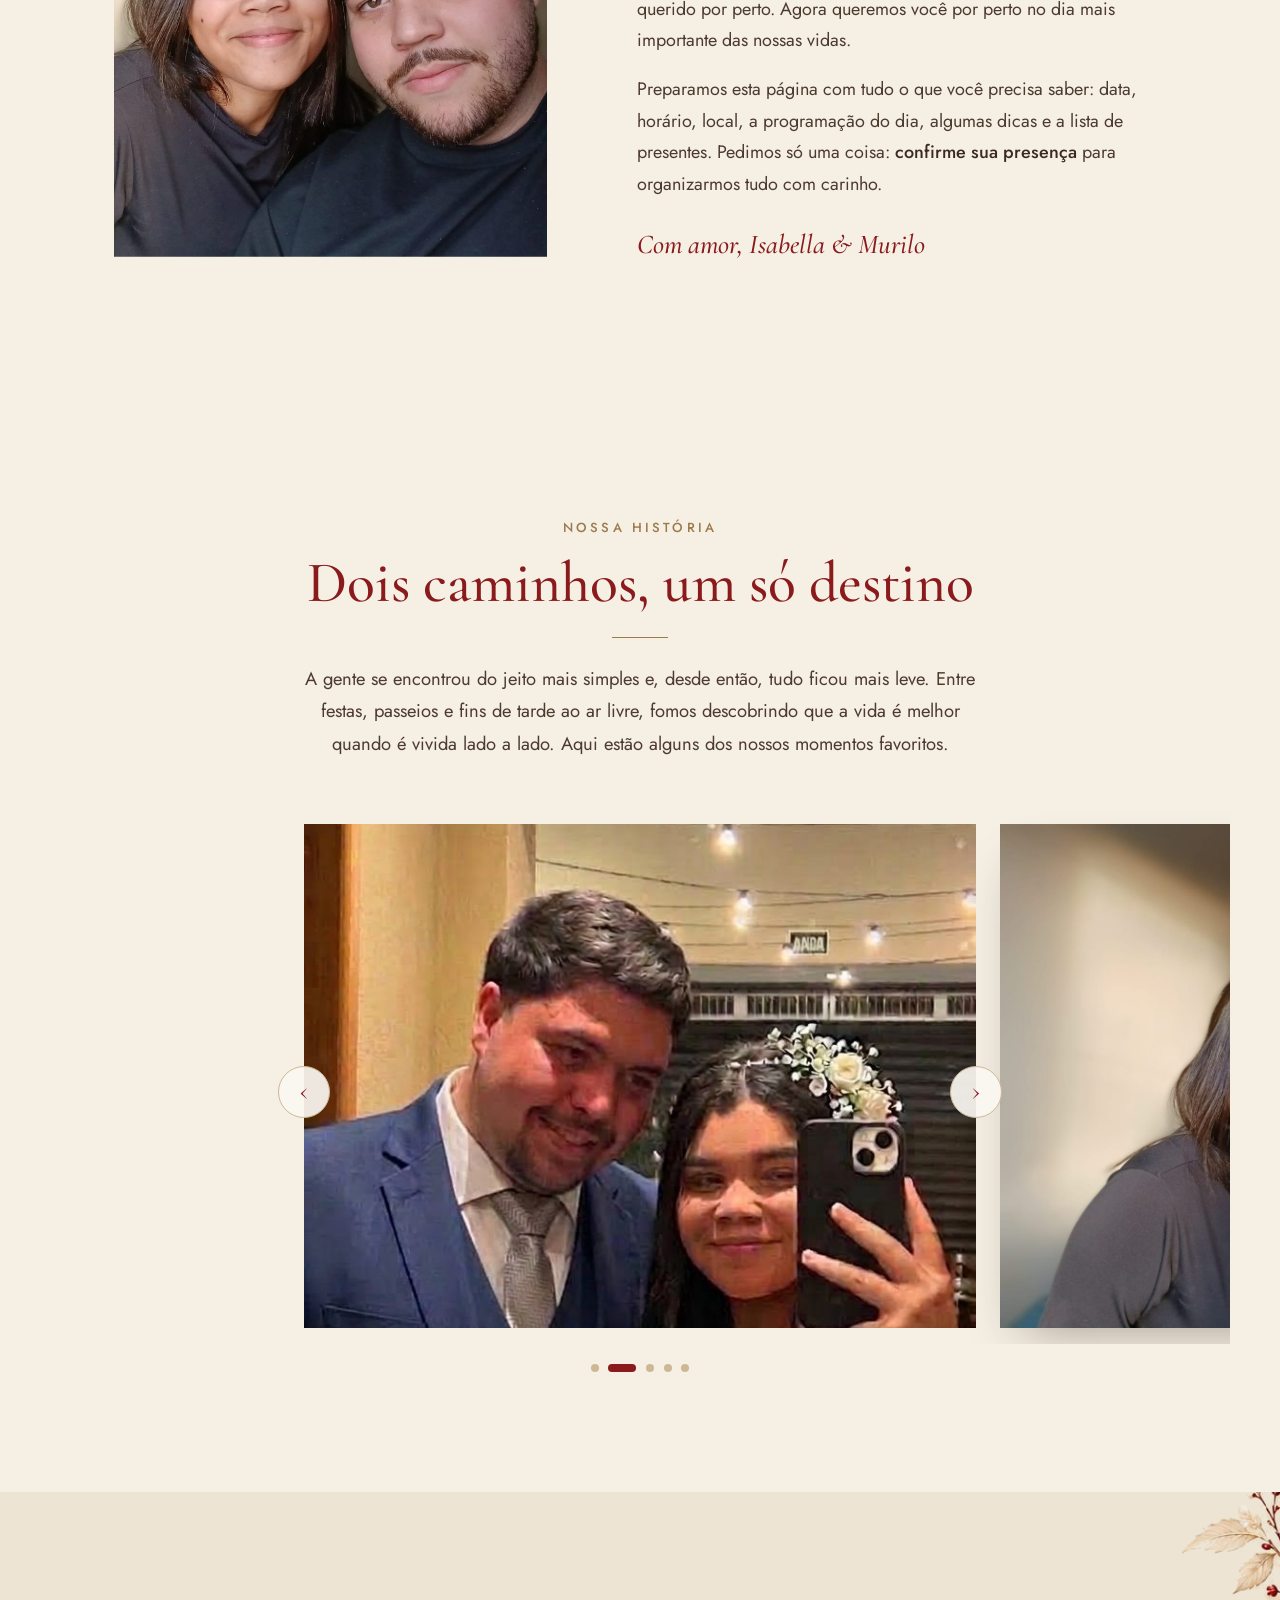
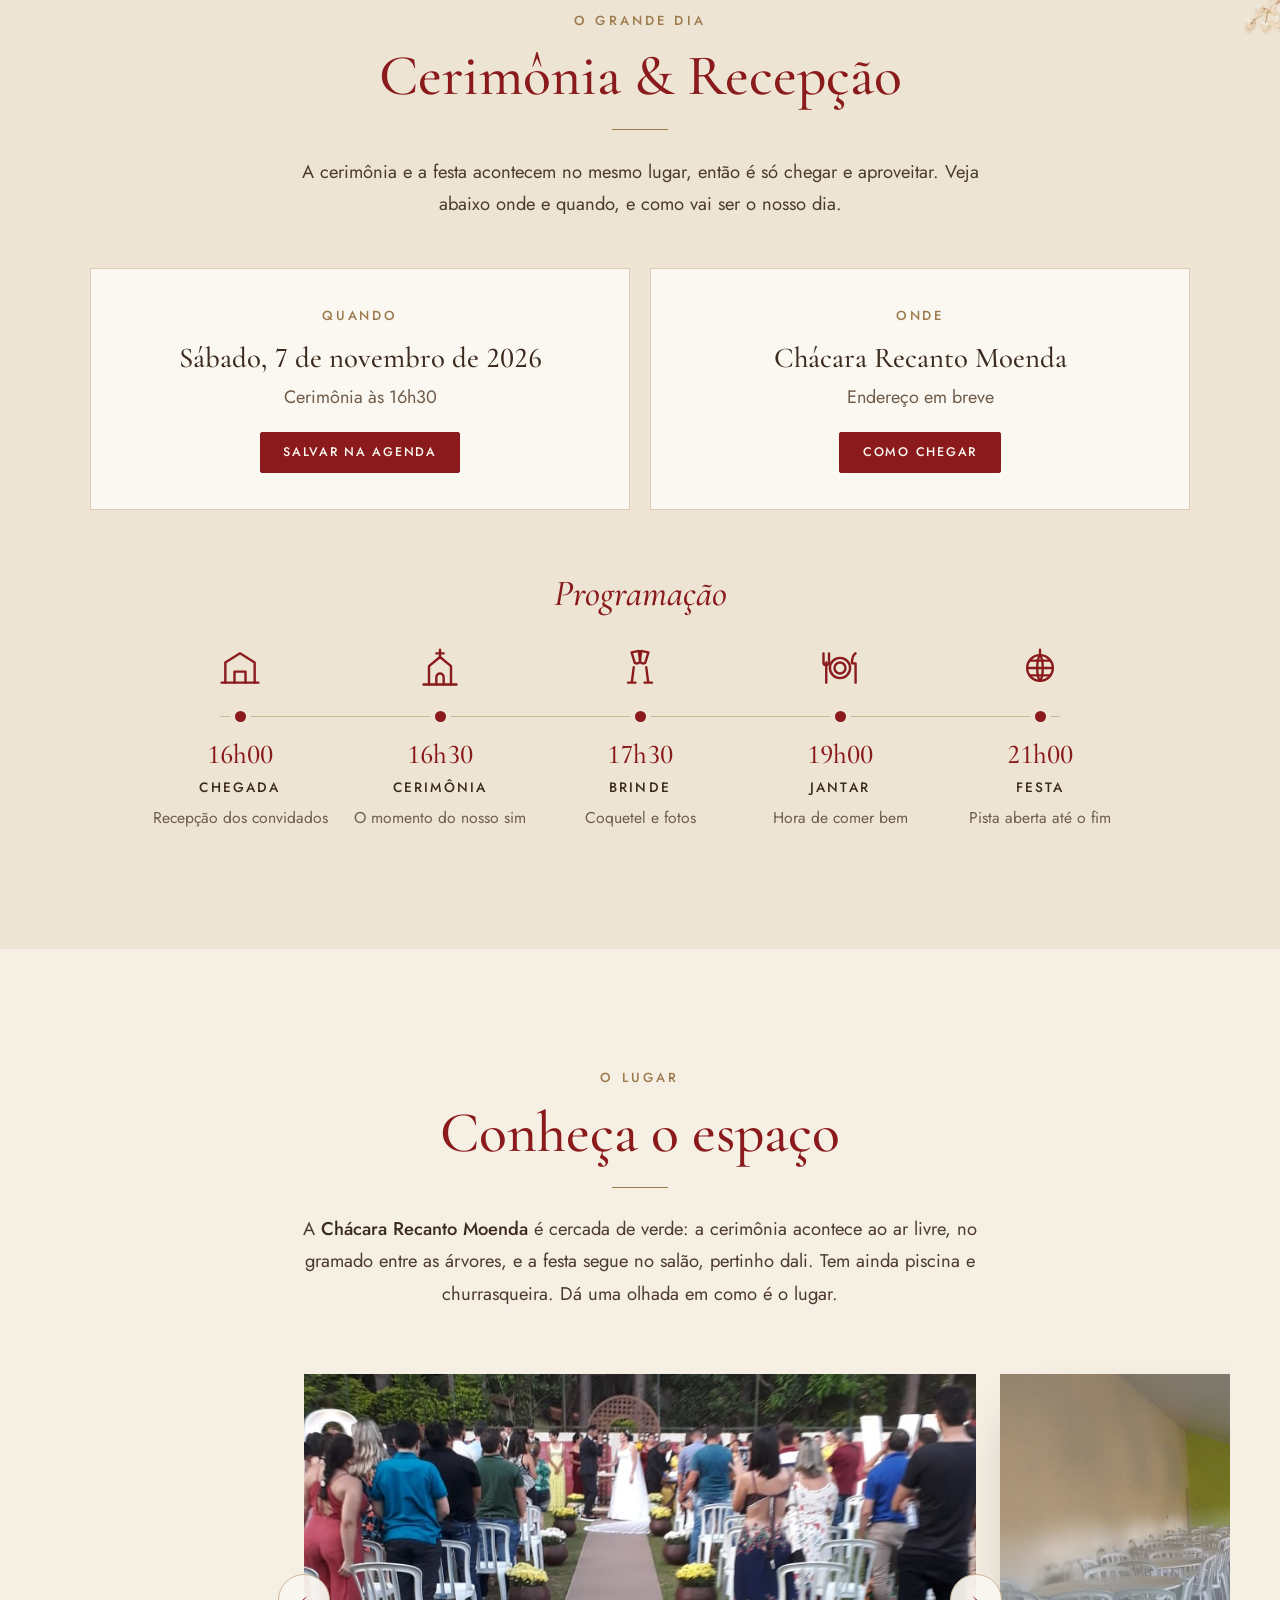
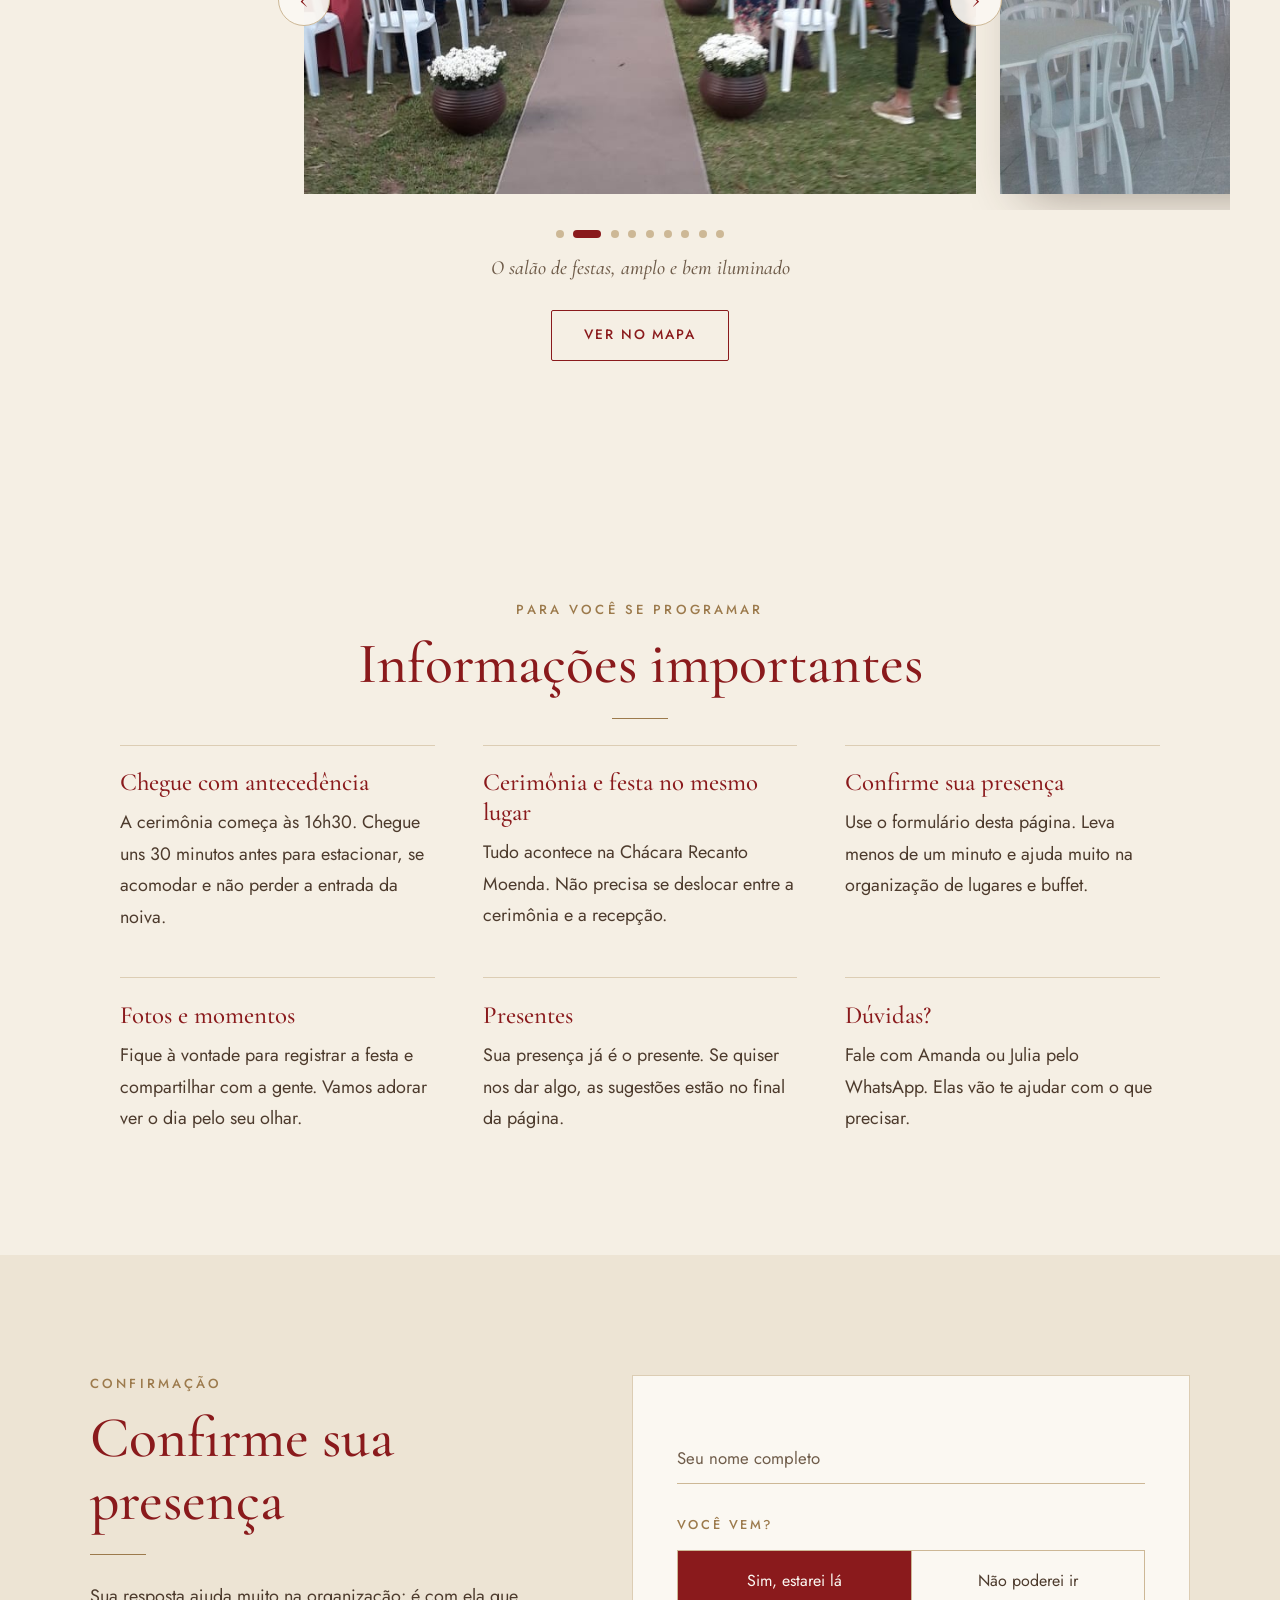
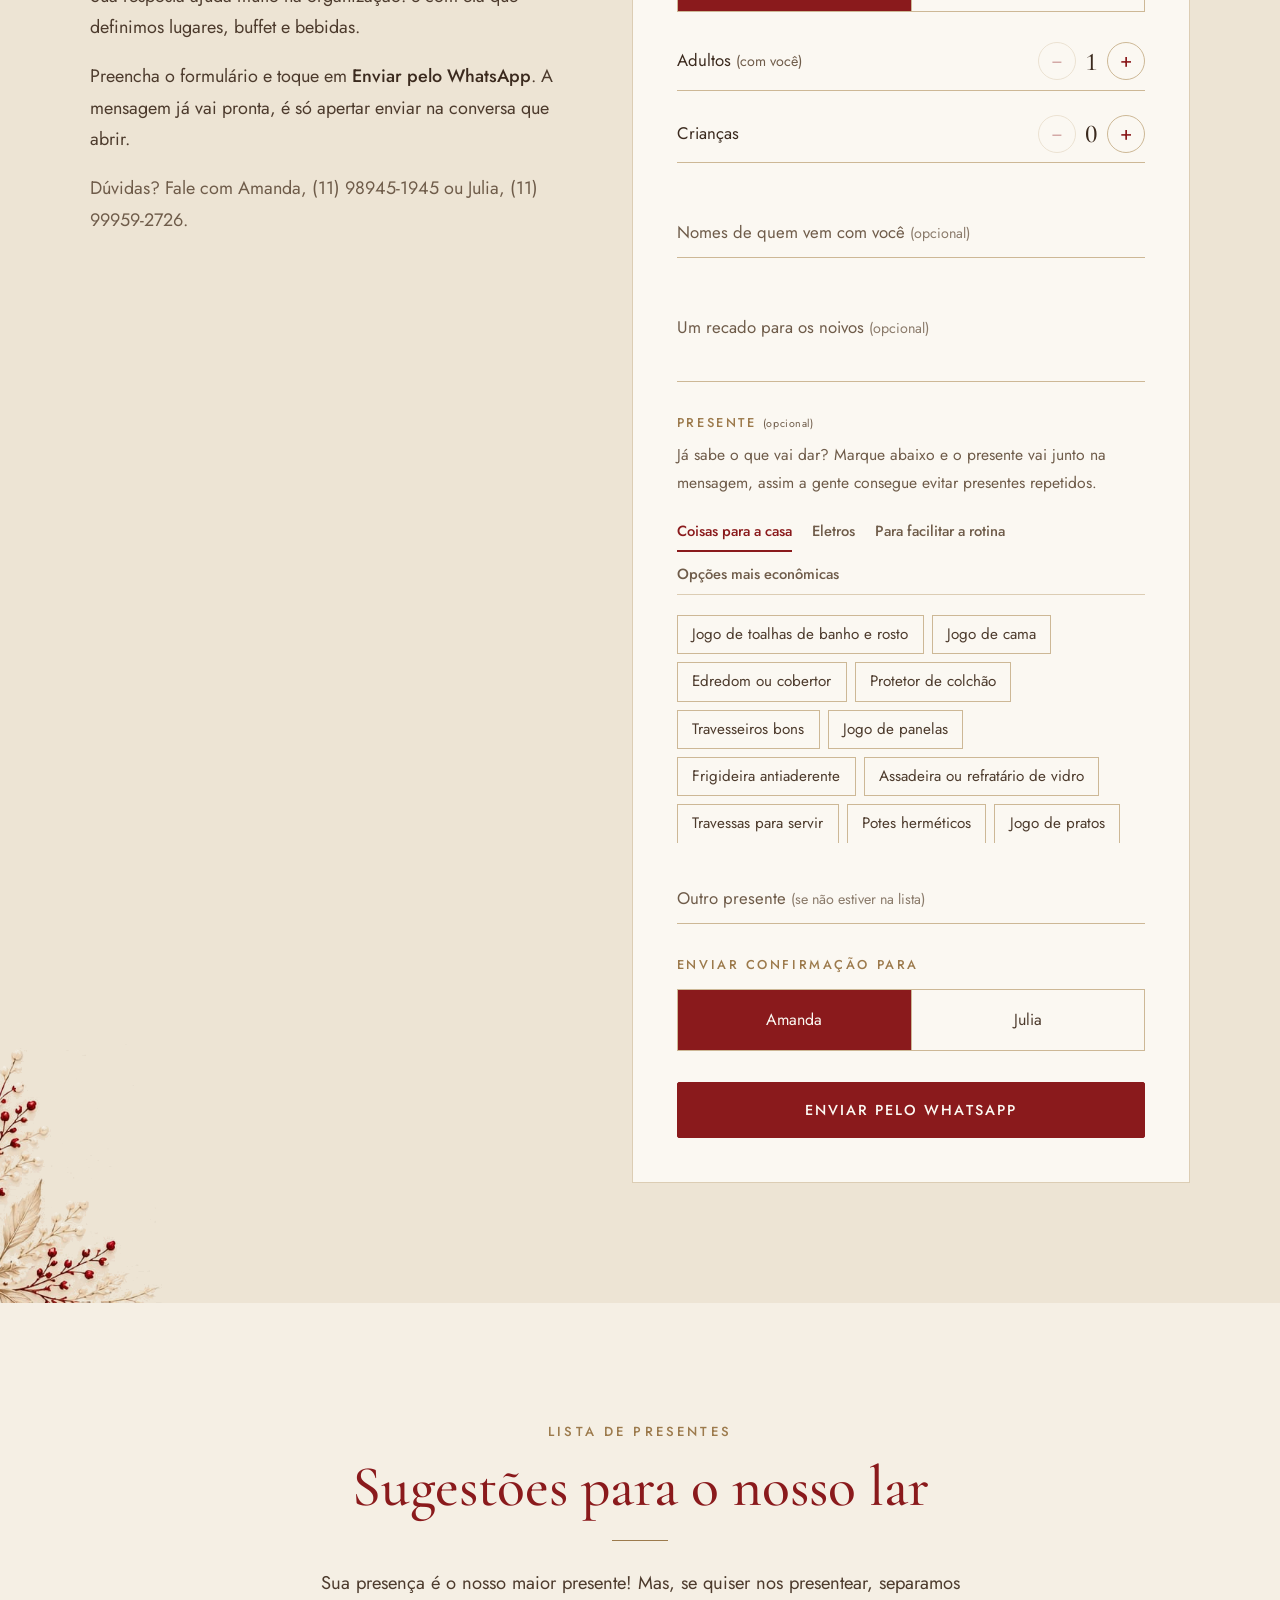
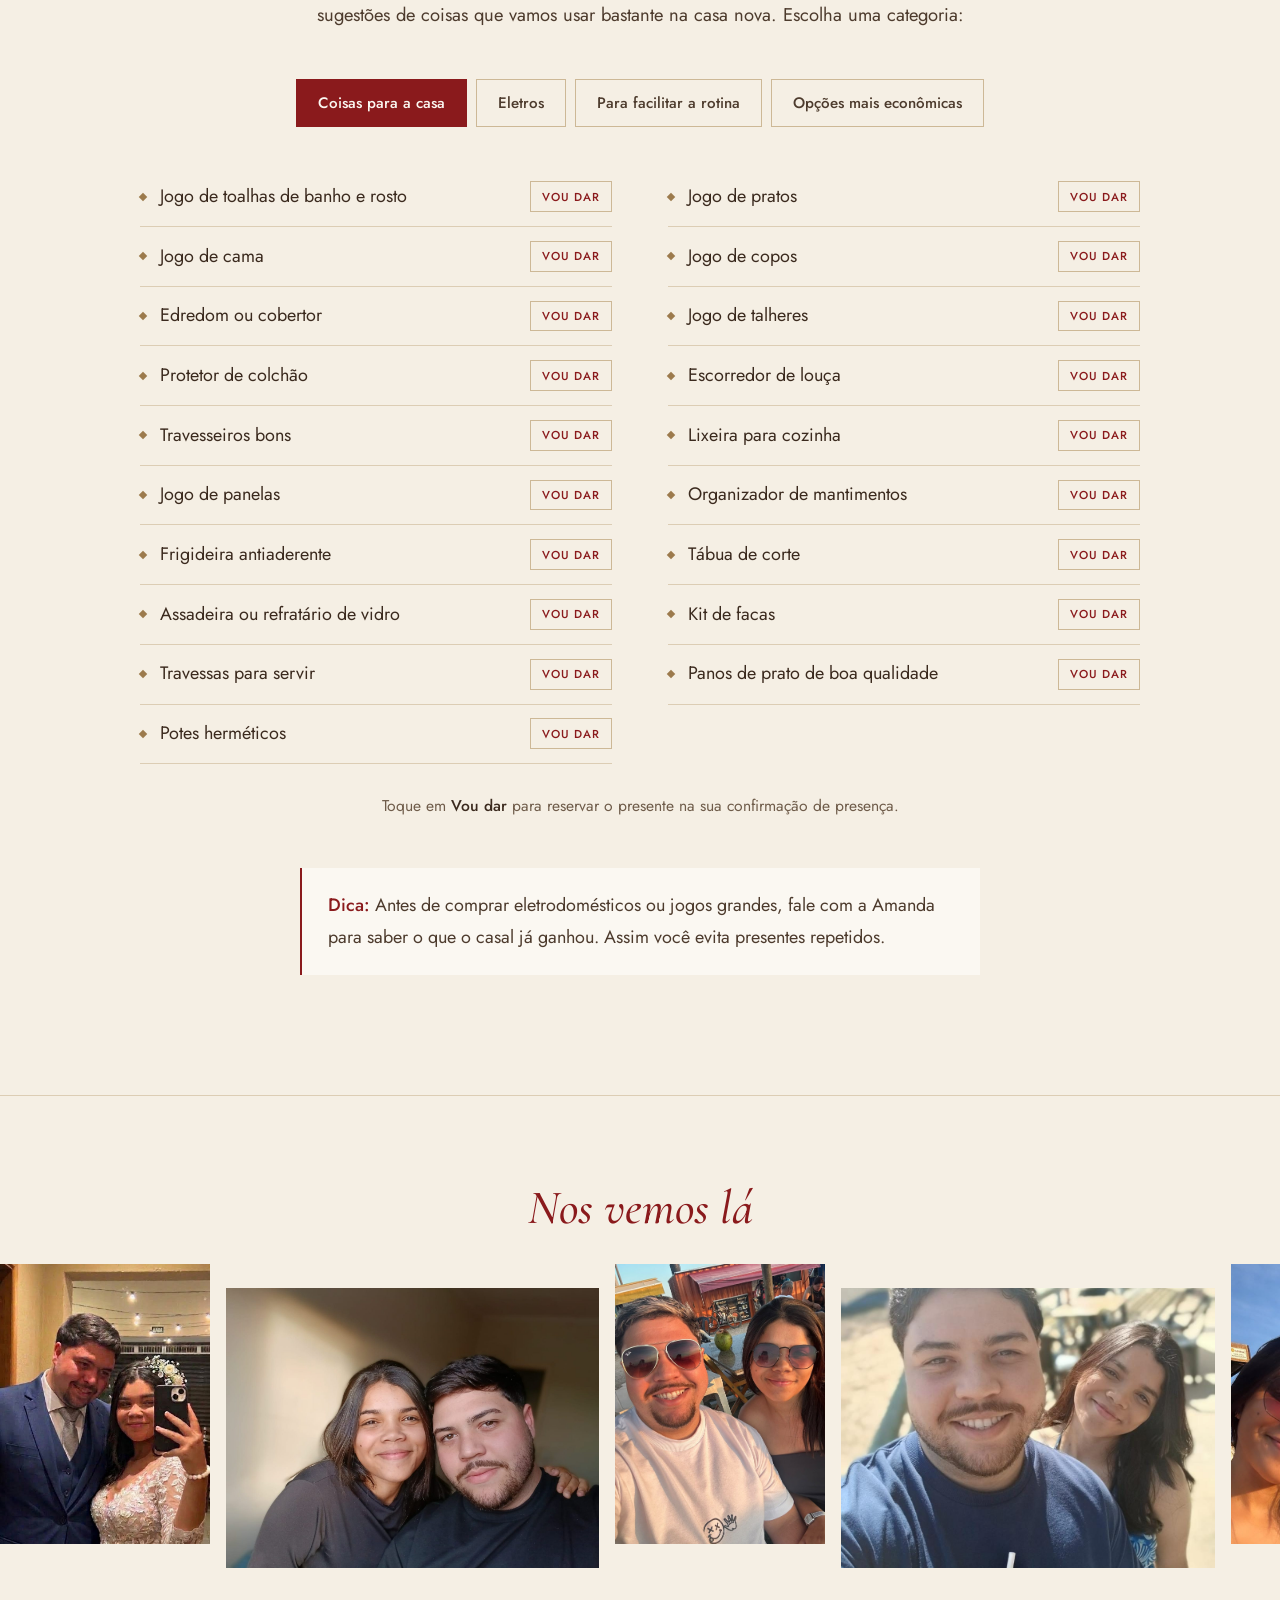
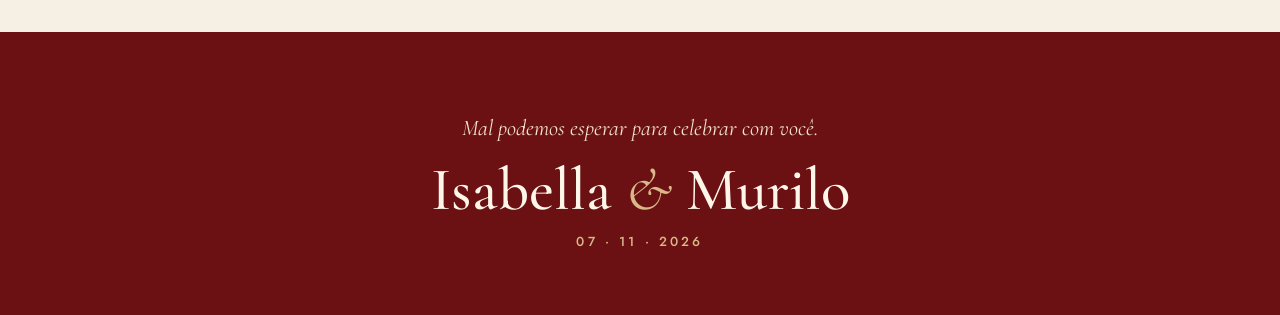
==== commit 3d9f0183: "Adiciona capa do link, ícones, fotos da chácara e mais animações - Capa personalizada (Open Graph 12" ====
--- a/index.html
+++ b/index.html
@@ -3,16 +3,36 @@
 <head>
   <meta charset="UTF-8" />
   <meta name="viewport" content="width=device-width, initial-scale=1" />
-  <title>Isabella &amp; Murilo · Casamento</title>
-  <meta name="description" content="Isabella e Murilo vão se casar. Confirme sua presença e veja a lista de presentes." />
-  <meta property="og:title" content="Isabella & Murilo · Casamento" />
-  <meta property="og:description" content="Confirme sua presença." />
-  <meta property="og:image" content="assets/img/casal-noivos.jpg" />
-  <meta name="theme-color" content="#f5efe4" />
+  <title>Isabella &amp; Murilo · Vamos nos casar! 07/11/2026</title>
+  <meta name="description" content="Isabella e Murilo vão se casar! Sábado, 7 de novembro de 2026, às 16h30, na Chácara Recanto Moenda. Veja a programação, conheça o espaço, confirme sua presença e escolha um presente." />
+  <meta name="theme-color" content="#8a1a1c" />
+  <link rel="icon" type="image/svg+xml" href="assets/favicon.svg" />
+  <link rel="icon" type="image/png" sizes="192x192" href="assets/icon-192.png" />
+  <link rel="apple-touch-icon" href="assets/apple-touch-icon.png" />
+  <link rel="manifest" href="site.webmanifest" />
+  <link rel="canonical" href="https://leonardosenerine.github.io/WeeddingInvite/" />
+
+  <!-- Capa do link (WhatsApp, Instagram, Facebook etc.) -->
+  <meta property="og:type" content="website" />
+  <meta property="og:locale" content="pt_BR" />
+  <meta property="og:site_name" content="Isabella &amp; Murilo" />
+  <meta property="og:url" content="https://leonardosenerine.github.io/WeeddingInvite/" />
+  <meta property="og:title" content="Isabella &amp; Murilo | Vamos nos casar! 💍 07.11.2026" />
+  <meta property="og:description" content="Você está convidado! Sábado, 7 de novembro, às 16h30, na Chácara Recanto Moenda. Toque para ver tudo e confirmar sua presença." />
+  <meta property="og:image" content="https://leonardosenerine.github.io/WeeddingInvite/assets/capa-link.jpg?v=2" />
+  <meta property="og:image:secure_url" content="https://leonardosenerine.github.io/WeeddingInvite/assets/capa-link.jpg?v=2" />
+  <meta property="og:image:type" content="image/jpeg" />
+  <meta property="og:image:width" content="1200" />
+  <meta property="og:image:height" content="630" />
+  <meta property="og:image:alt" content="Vamos nos casar. Isabella &amp; Murilo, sábado, 07 de novembro, 16h30, na Chácara Recanto Moenda." />
+  <meta name="twitter:card" content="summary_large_image" />
+  <meta name="twitter:title" content="Isabella &amp; Murilo | Vamos nos casar! 💍 07.11.2026" />
+  <meta name="twitter:description" content="Você está convidado! Sábado, 7 de novembro, às 16h30, na Chácara Recanto Moenda." />
+  <meta name="twitter:image" content="https://leonardosenerine.github.io/WeeddingInvite/assets/capa-link.jpg?v=2" />
   <link rel="preconnect" href="https://fonts.googleapis.com" />
   <link rel="preconnect" href="https://fonts.gstatic.com" crossorigin />
   <link href="https://fonts.googleapis.com/css2?family=Cormorant+Garamond:ital,wght@0,400;0,500;0,600;1,400;1,500&family=Jost:wght@300;400;500&display=swap" rel="stylesheet" />
-  <link rel="stylesheet" href="styles.css?v=14" />
+  <link rel="stylesheet" href="styles.css?v=18" />
 </head>
 <body>
   <nav class="nav" id="nav">
@@ -21,6 +41,7 @@
     <ul class="nav__links" id="navLinks">
       <li><a href="#boas-vindas">Boas-vindas</a></li>
       <li><a href="#evento">O dia</a></li>
+      <li><a href="#local">O lugar</a></li>
       <li><a href="#informacoes">Informações</a></li>
       <li><a href="#rsvp">Presença</a></li>
       <li><a href="#presentes">Presentes</a></li>
@@ -147,11 +168,27 @@
         <h3 class="subtitle">Programação</h3>
         <ol class="timeline" id="programa"></ol>
 
-        <div class="venue" id="venue" hidden>
-          <h3 class="subtitle">Conheça o espaço</h3>
-          <div class="venue__grid" id="venueGrid"></div>
-        </div>
-      </div>
+      </div>
+    </section>
+
+    <!-- O LUGAR -->
+    <section class="section section--center" id="local" hidden>
+      <p class="eyebrow">O lugar</p>
+      <h2 class="title">Conheça o espaço</h2>
+      <span class="rule rule--center" aria-hidden="true"></span>
+      <p class="lead">
+        A <strong data-bind="localNome"></strong> é cercada de verde: a cerimônia acontece ao ar livre,
+        no gramado entre as árvores, e a festa segue no salão, pertinho dali. Tem ainda piscina
+        e churrasqueira. Dá uma olhada em como é o lugar.
+      </p>
+      <div class="carousel carousel--local" id="venue" aria-roledescription="carrossel">
+        <div class="carousel__track"></div>
+        <button class="carousel__arrow carousel__arrow--prev" type="button" aria-label="Foto anterior">‹</button>
+        <button class="carousel__arrow carousel__arrow--next" type="button" aria-label="Próxima foto">›</button>
+        <div class="carousel__dots" role="tablist"></div>
+      </div>
+      <p class="carousel__caption" id="venueCaption" aria-live="polite"></p>
+      <a class="btn btn--ghost local__map" id="mapLink2" target="_blank" rel="noopener">Ver no mapa</a>
     </section>
 
     <!-- INFORMAÇÕES -->
@@ -288,7 +325,7 @@
     <img alt="" />
   </div>
 
-  <script src="config.js?v=14"></script>
-  <script src="script.js?v=14"></script>
+  <script src="config.js?v=18"></script>
+  <script src="script.js?v=18"></script>
 </body>
 </html>
--- a/styles.css
+++ b/styles.css
@@ -583,3 +583,9 @@
 .gift.is-picked .gift__pick { background: var(--wine); border-color: var(--wine); color: var(--paper); }
 .gift.is-picked .gift__name { color: var(--wine); }
 .gifts__note { margin: 1.75rem auto 0; font-size: 0.98rem; color: var(--muted); }
+
+/* O LUGAR */
+.carousel__caption { margin: 1rem auto 0; min-height: 1.6em; font: italic 500 1.25rem/1.4 var(--serif); color: var(--muted); }
+.local__map { margin-top: 1.5rem; }
+.carousel--local .carousel__slide { aspect-ratio: 16 / 10; }
+.carousel--local .carousel__slide img { object-position: center; }
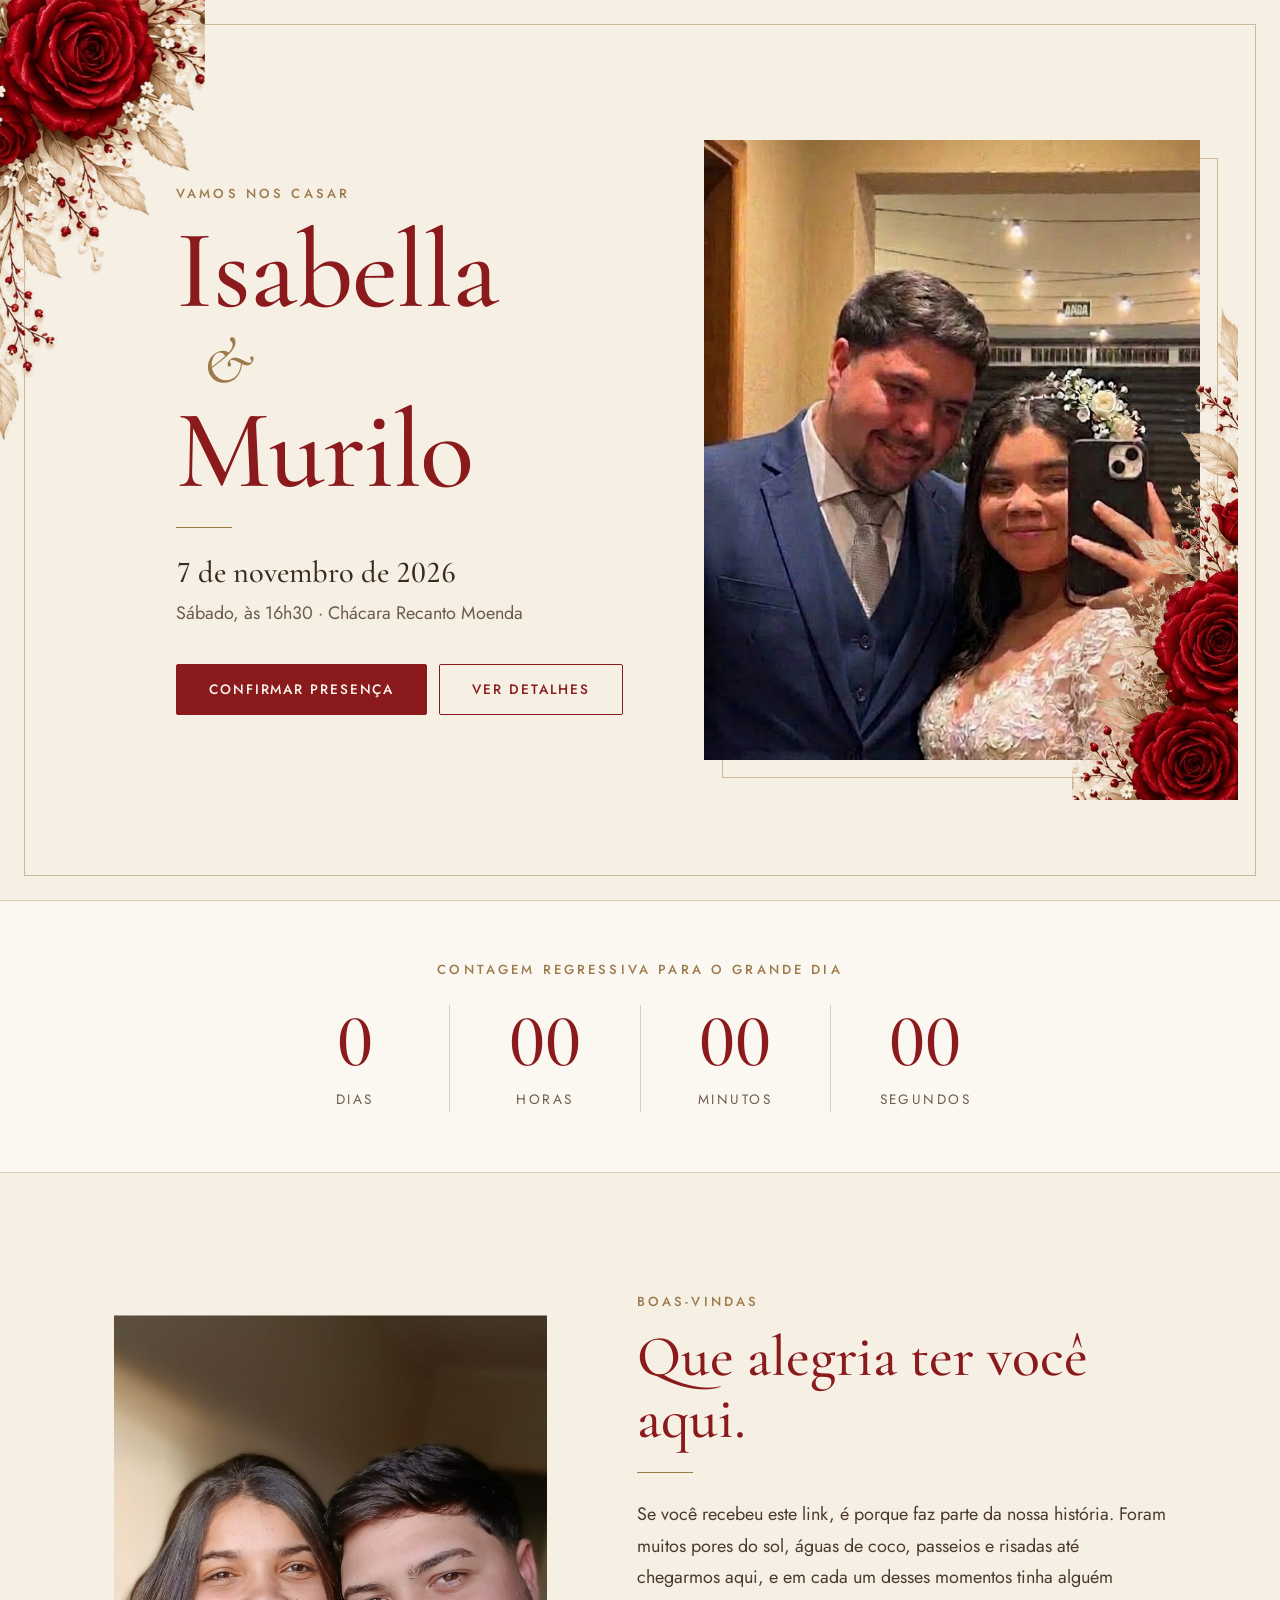
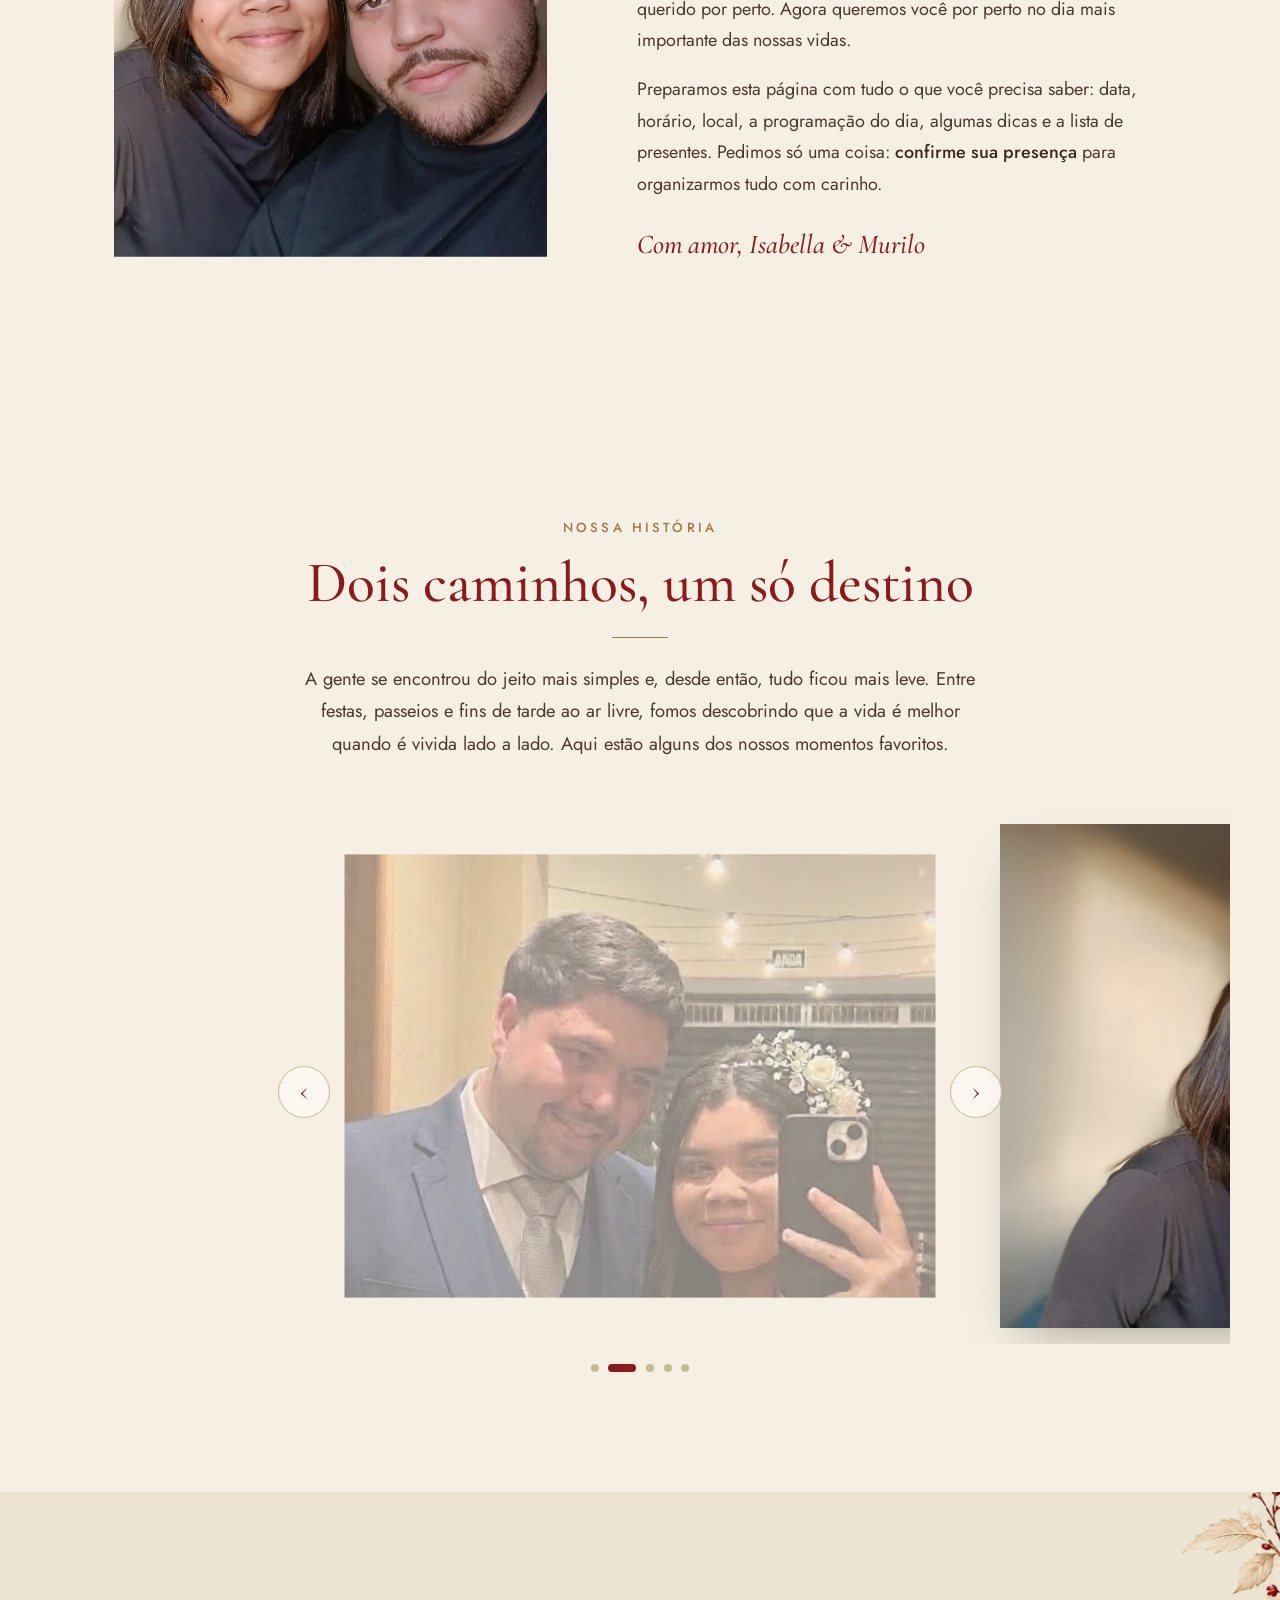
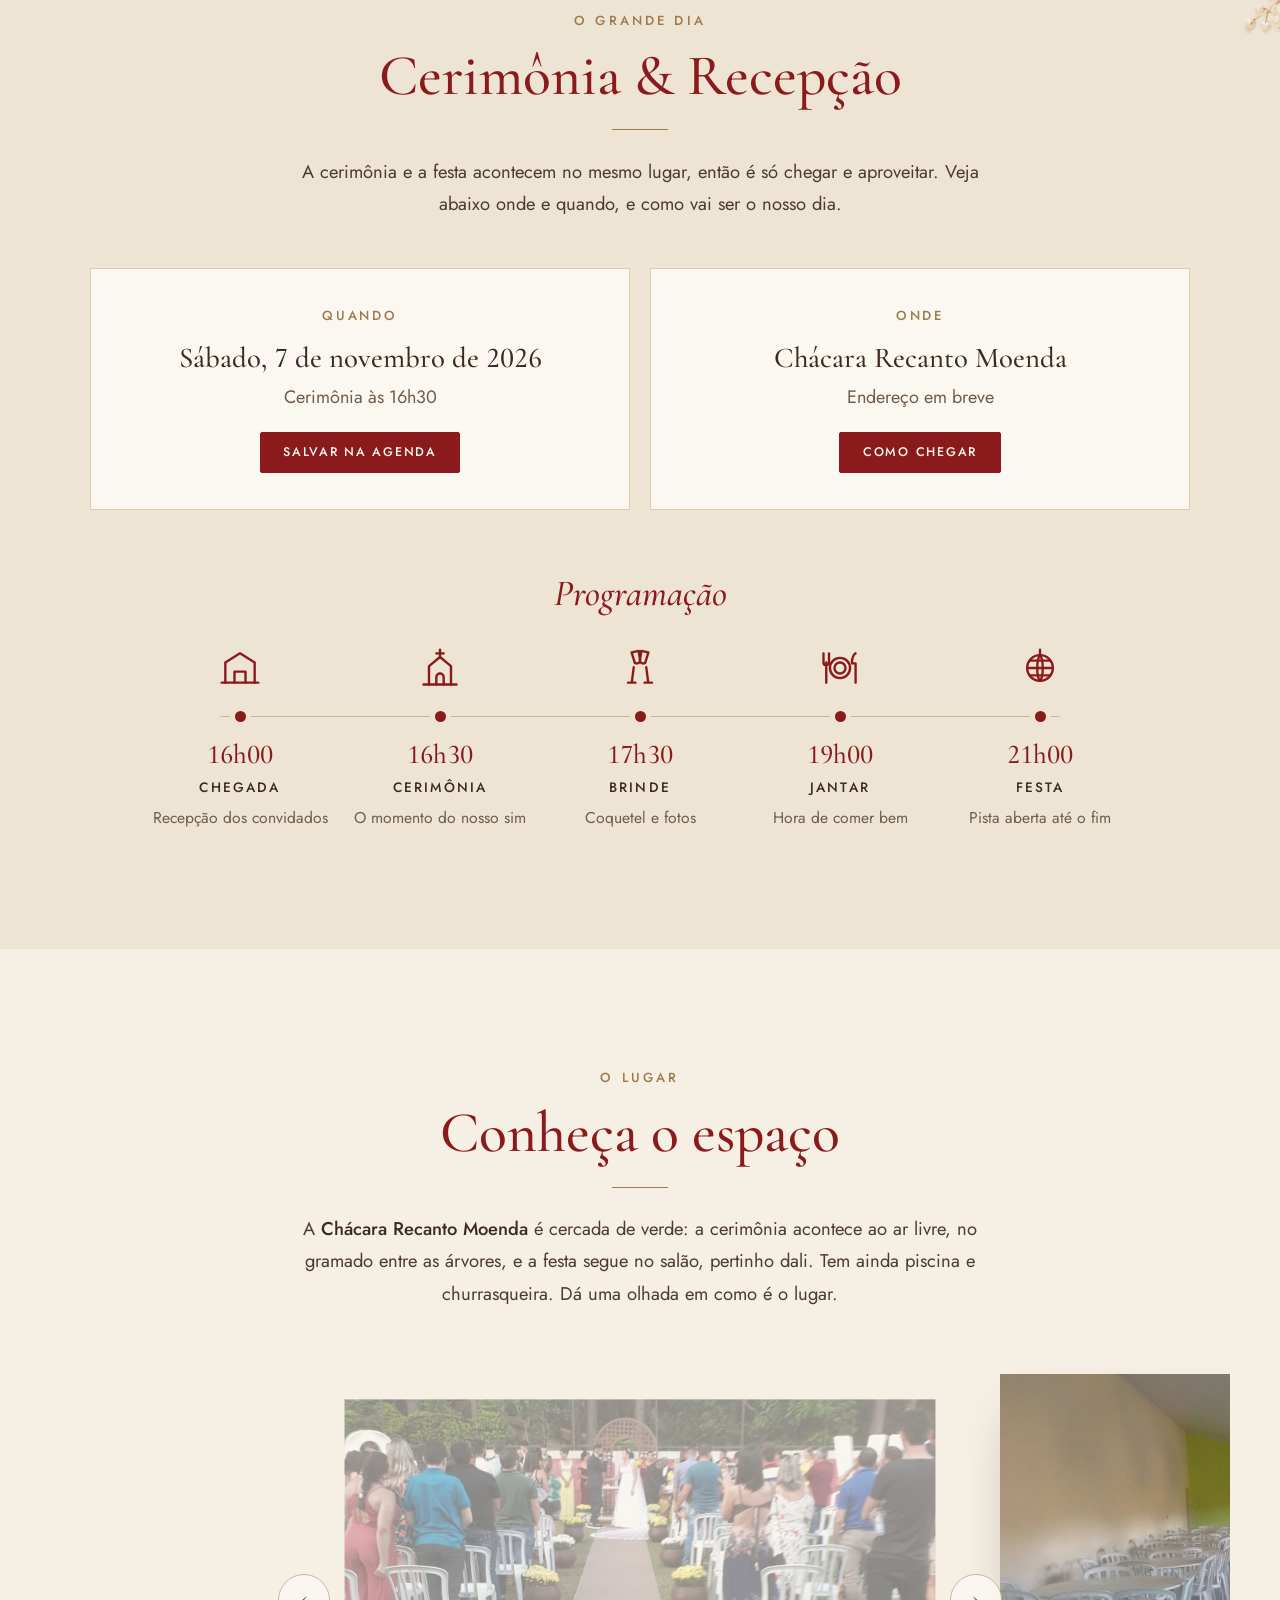
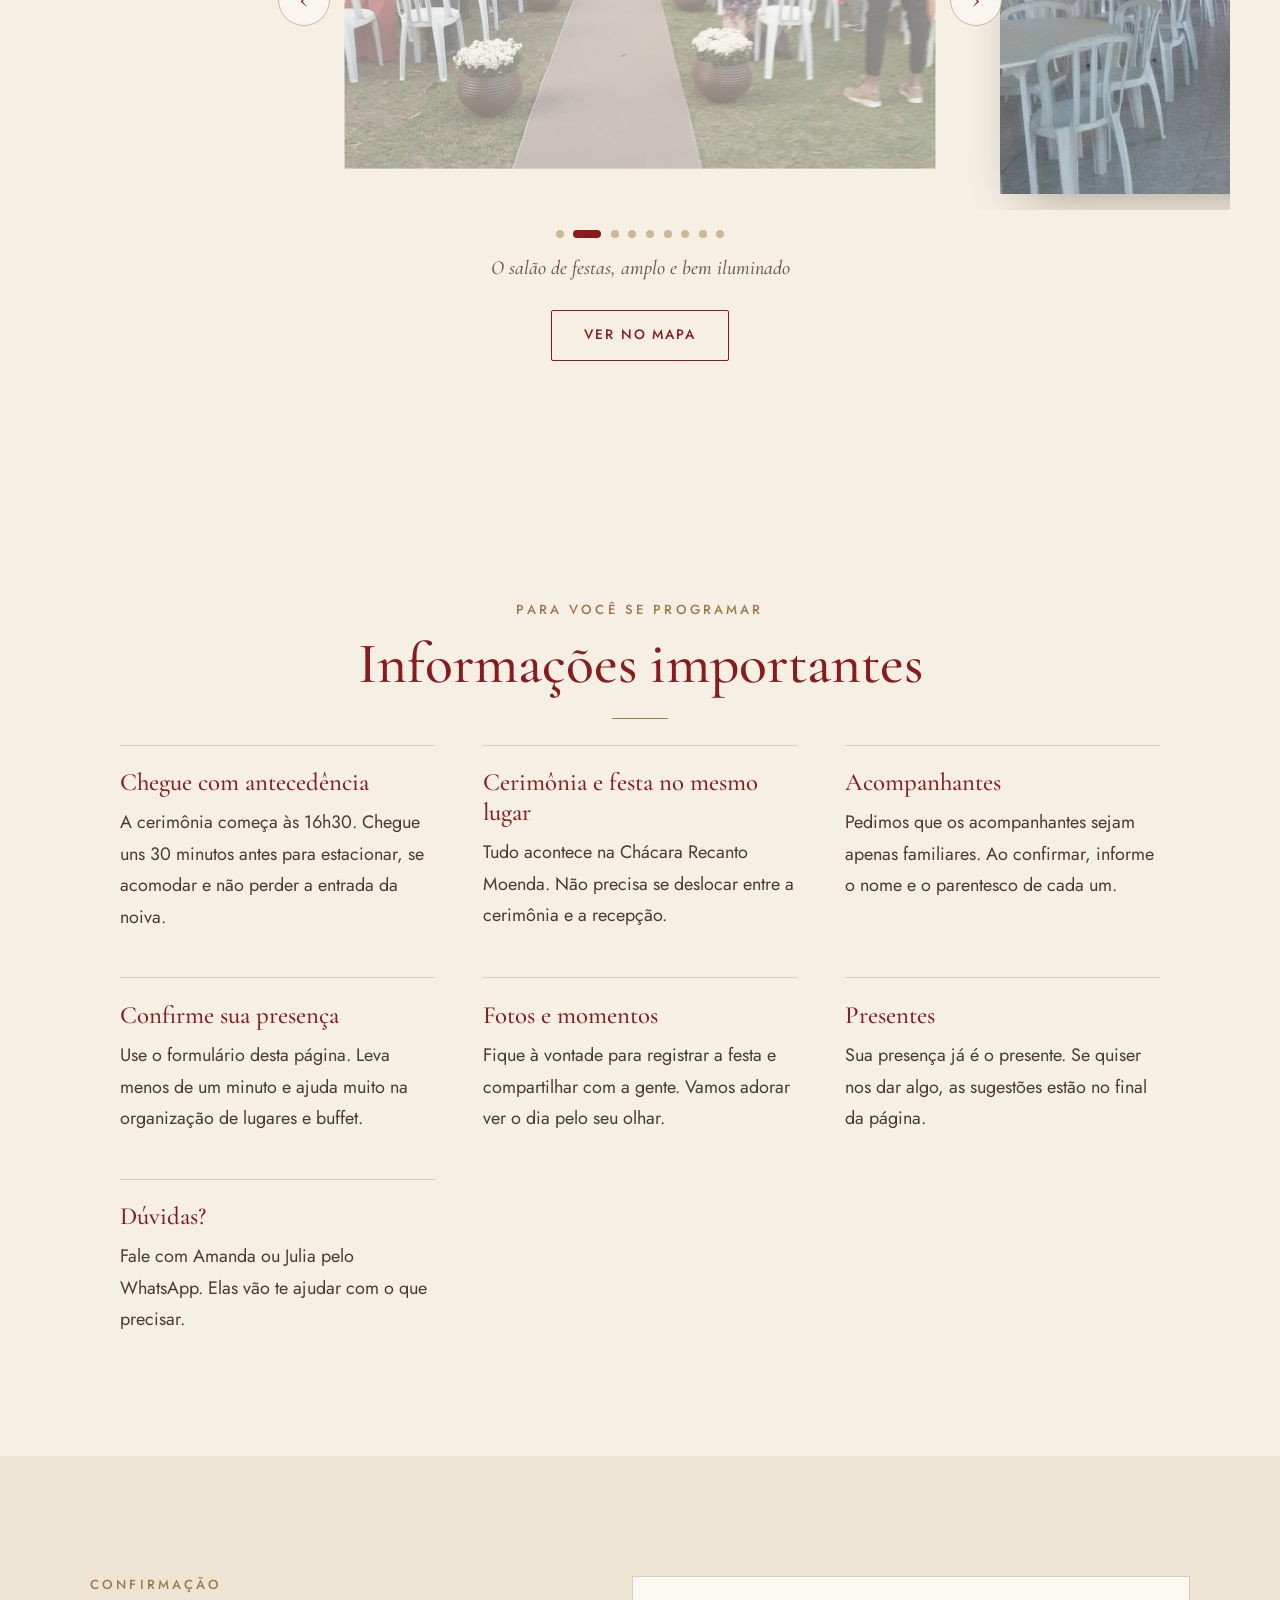
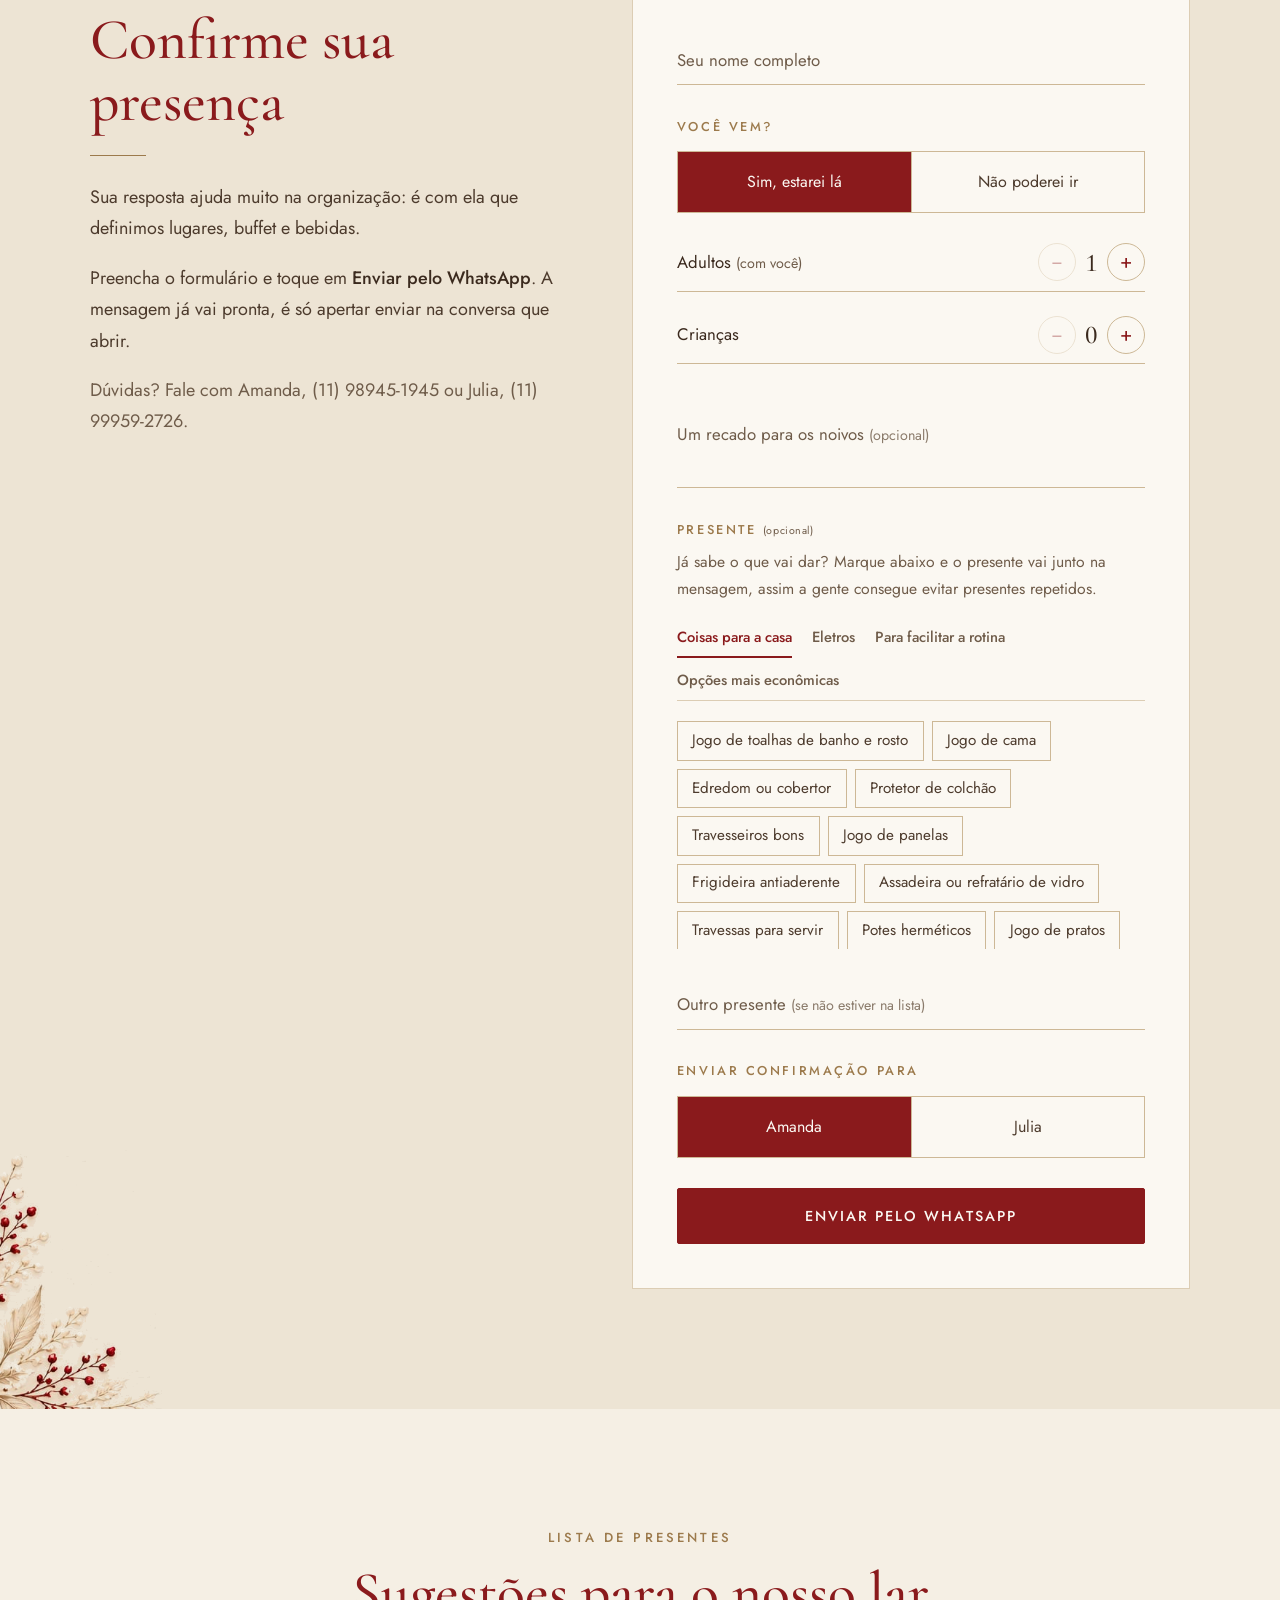
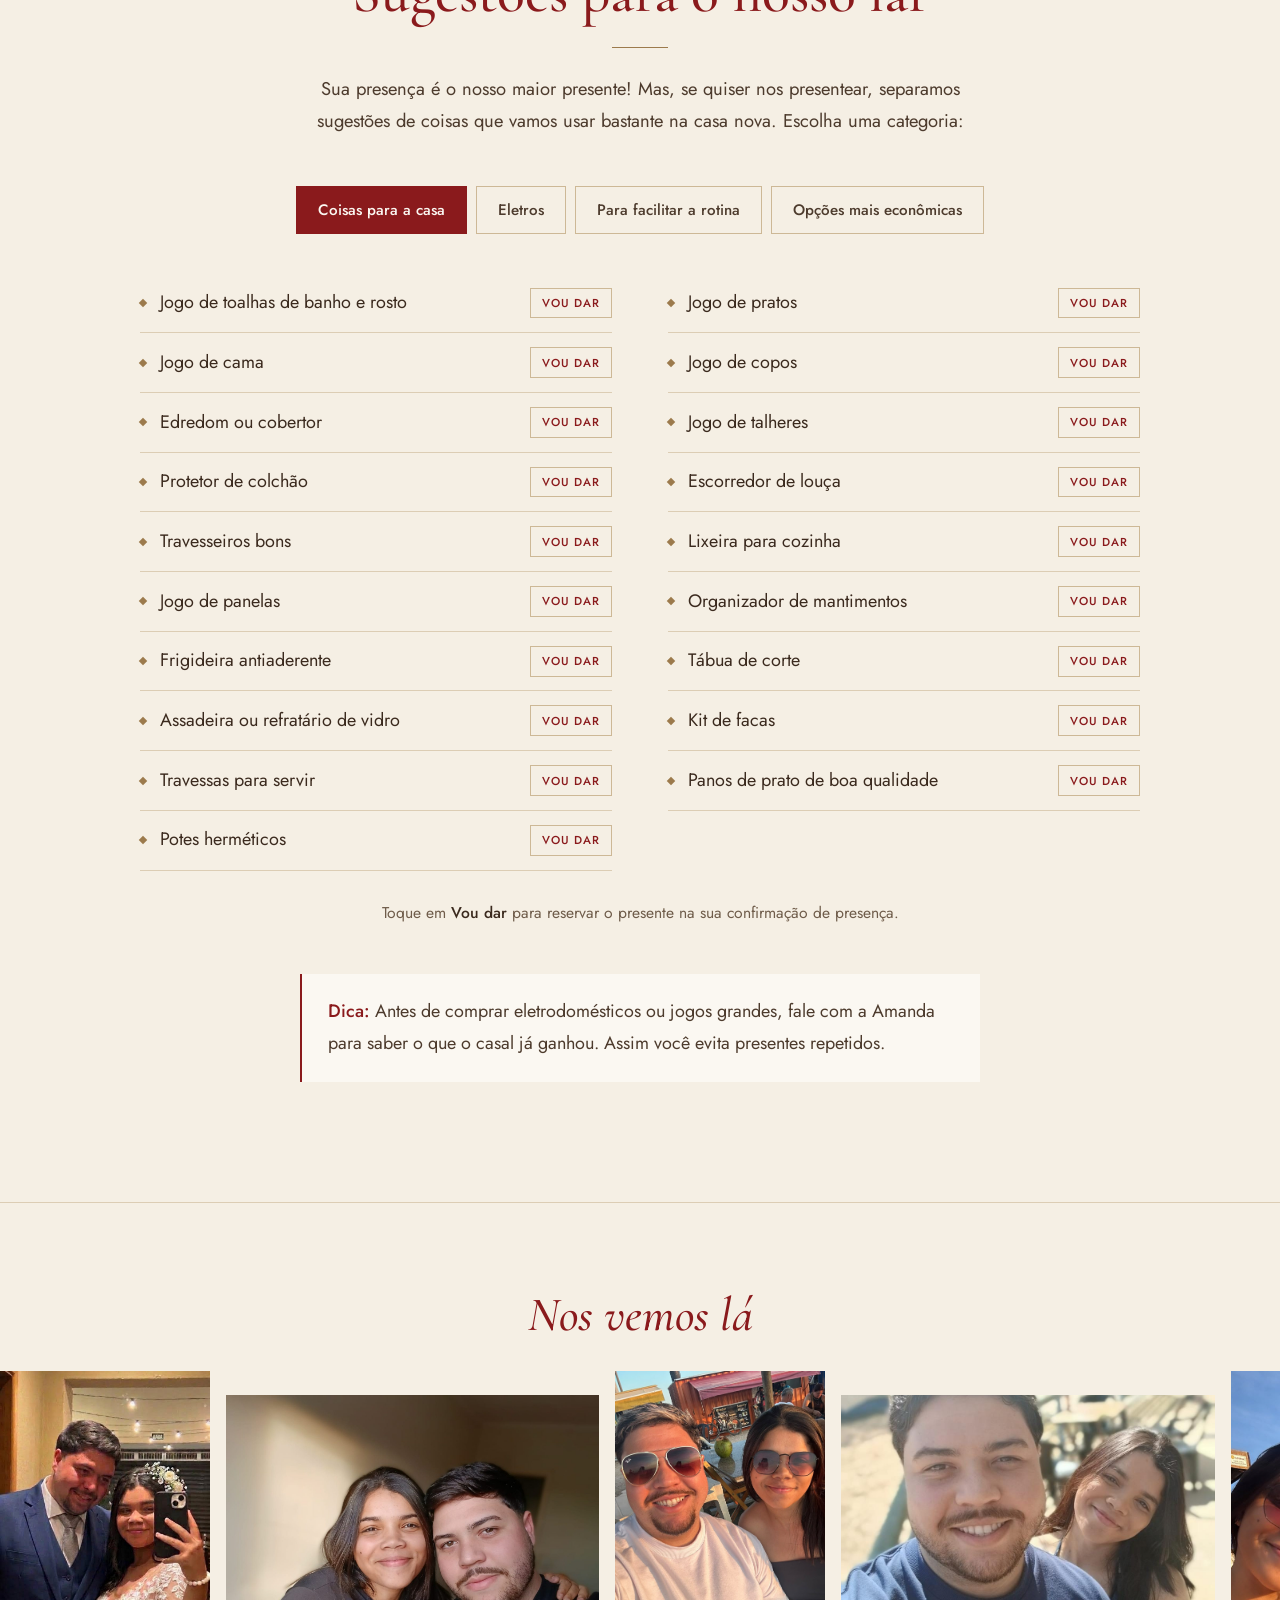
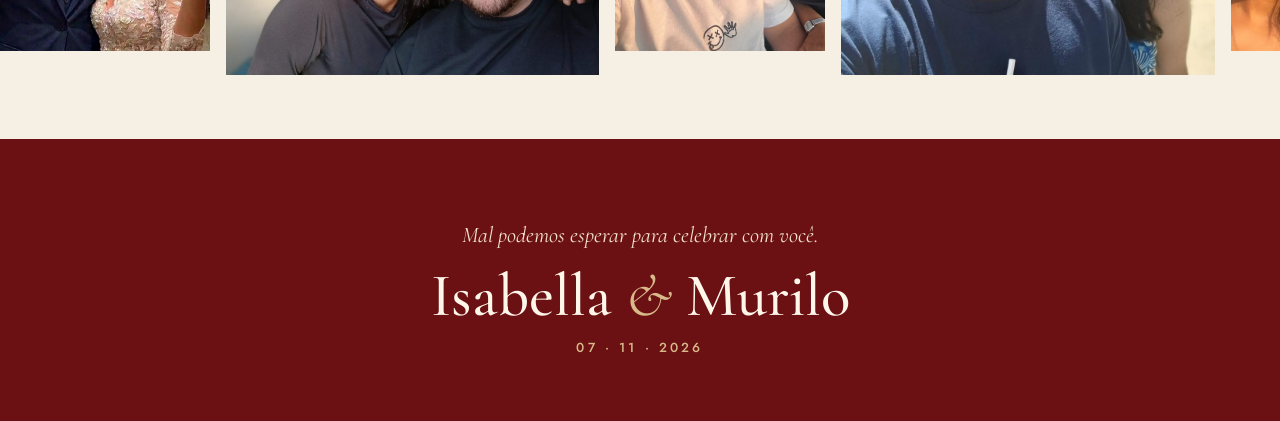
==== commit 7e7e125e: "Adiciona campos de acompanhantes com parentesco - Um campo de nome para cada acompanhante, conforme " ====
--- a/index.html
+++ b/index.html
@@ -32,7 +32,7 @@
   <link rel="preconnect" href="https://fonts.googleapis.com" />
   <link rel="preconnect" href="https://fonts.gstatic.com" crossorigin />
   <link href="https://fonts.googleapis.com/css2?family=Cormorant+Garamond:ital,wght@0,400;0,500;0,600;1,400;1,500&family=Jost:wght@300;400;500&display=swap" rel="stylesheet" />
-  <link rel="stylesheet" href="styles.css?v=18" />
+  <link rel="stylesheet" href="styles.css?v=24" />
 </head>
 <body>
   <nav class="nav" id="nav">
@@ -252,9 +252,10 @@
             </div>
           </div>
 
-          <div class="field" id="rowAcomp">
-            <input type="text" id="f-acomp" name="acompanhantes" placeholder=" " />
-            <label for="f-acomp">Nomes de quem vem com você <small>(opcional)</small></label>
+          <div class="acomp" id="rowAcomp" hidden>
+            <p class="acomp__title">Quem vem com você</p>
+            <p class="acomp__hint">Os acompanhantes devem ser <strong>da sua família</strong>. Coloque o nome completo e o parentesco de cada um, para a nossa lista de convidados.</p>
+            <div class="acomp__list" id="acompList"></div>
           </div>
 
           <div class="field">
@@ -325,7 +326,7 @@
     <img alt="" />
   </div>
 
-  <script src="config.js?v=18"></script>
-  <script src="script.js?v=18"></script>
+  <script src="config.js?v=24"></script>
+  <script src="script.js?v=24"></script>
 </body>
 </html>
--- a/styles.css
+++ b/styles.css
@@ -589,3 +589,76 @@
 .local__map { margin-top: 1.5rem; }
 .carousel--local .carousel__slide { aspect-ratio: 16 / 10; }
 .carousel--local .carousel__slide img { object-position: center; }
+
+/* ACOMPANHANTES */
+.acomp { display: grid; gap: 0.25rem; }
+.acomp__title { margin: 0; font-size: 0.8rem; font-weight: 500; letter-spacing: 0.2em; text-transform: uppercase; color: var(--gold); }
+.acomp__hint { margin: 0 0 0.5rem; font-size: 0.95rem; color: var(--muted); }
+.acomp__list { display: grid; gap: 0.4rem; }
+.acomp__item {
+  display: grid; grid-template-columns: 1fr 1fr; align-items: end; column-gap: 1.25rem;
+  padding: 0.9rem 0 0.4rem; border-top: 1px dashed var(--line);
+  animation: entraCampo 0.45s cubic-bezier(.2,.7,.2,1) both;
+}
+.acomp__item--crianca { grid-template-columns: 1fr 5rem; }
+.acomp__item > .acomp__tag, .acomp__item > .field:nth-child(2) { grid-column: 1 / -1; }
+.acomp__tag {
+  padding-bottom: 0; font: italic 500 1.05rem/1.2 var(--serif); color: var(--wine);
+  font-variant-numeric: lining-nums;
+}
+.field--idade input { text-align: center; -moz-appearance: textfield; appearance: textfield; }
+.field--idade input::-webkit-inner-spin-button, .field--idade input::-webkit-outer-spin-button { -webkit-appearance: none; margin: 0; }
+.field--idade label { left: 50%; transform: translateX(-50%); }
+.field--idade input:focus + label, .field--idade input:not(:placeholder-shown) + label { transform: translate(-50%, -1.4rem) scale(0.8); transform-origin: center top; }
+.field.is-invalid input { border-bottom-color: #b2402f; }
+.field.is-invalid label { color: #b2402f; }
+@keyframes entraCampo { from { opacity: 0; transform: translateY(-8px); } }
+@media (max-width: 600px) {
+}
+
+/* seletor de parentesco */
+.field--select { position: relative; }
+.par__btn {
+  width: 100%; display: flex; align-items: center; justify-content: space-between; gap: 0.5rem;
+  min-height: 3.35rem; padding: 1.6rem 0 0.55rem; cursor: pointer; text-align: left;
+  font: 500 1.2rem/1.3 var(--serif); color: var(--ink);
+  border: 0; border-bottom: 1px solid var(--gold-soft); background: transparent;
+}
+.par__btn::after {
+  content: ""; flex: none; width: 9px; height: 9px; margin: 0 0.3rem 0.35rem 0;
+  border-right: 1.5px solid var(--wine); border-bottom: 1.5px solid var(--wine);
+  transform: rotate(45deg); transition: transform 0.3s ease;
+}
+.field--select.is-open .par__btn::after { transform: translateY(4px) rotate(-135deg); }
+.par__btn:focus-visible { outline: none; }
+.field--select:focus-within::after, .field--select.is-open::after { transform: scaleX(1); }
+.par__label {
+  position: absolute; left: 0; top: 1.55rem; font-size: 1.05rem; color: var(--muted);
+  pointer-events: none; transform-origin: left top; transition: transform 0.25s, color 0.25s;
+}
+.field--select.has-value .par__label, .field--select.is-open .par__label { transform: translateY(-1.4rem) scale(0.8); color: var(--gold); }
+.field--select.is-invalid .par__btn { border-bottom-color: #b2402f; }
+.field--select.is-invalid .par__label { color: #b2402f; }
+
+.par__panel {
+  grid-column: 1 / -1; margin-top: 0.75rem;
+  display: grid; grid-template-columns: repeat(auto-fill, minmax(125px, 1fr)); gap: 0.9rem 1rem; padding: 1rem 1.1rem 1.1rem;
+  background: var(--bg); border: 1px solid var(--line); border-top: 2px solid var(--wine);
+  box-shadow: 0 18px 30px -22px rgba(59, 42, 30, 0.45);
+  opacity: 0; transform: translateY(-6px);
+  transition: opacity 0.25s ease, transform 0.25s ease;
+}
+.par__panel.is-open { opacity: 1; transform: none; }
+.par__group { display: grid; align-content: start; gap: 0.4rem; }
+.par__glabel { font-size: 0.72rem; font-weight: 500; letter-spacing: 0.14em; text-transform: uppercase; color: var(--gold); line-height: 1.3; }
+.par__chips { display: flex; flex-wrap: wrap; gap: 0.4rem; }
+.par__opt {
+  padding: 0.4rem 0.8rem; border: 1px solid var(--gold-soft); border-radius: 999px;
+  background: var(--paper); color: var(--ink); cursor: pointer;
+  font: 500 1.05rem/1.2 var(--serif); transition: background 0.2s, color 0.2s, border-color 0.2s, transform 0.2s;
+}
+.par__opt:hover, .par__opt:focus-visible { border-color: var(--wine); color: var(--wine); outline: none; transform: translateY(-1px); }
+.par__opt[aria-selected="true"] { background: var(--wine); border-color: var(--wine); color: var(--paper); }
+@media (max-width: 600px) {
+  .par__panel { grid-template-columns: 1fr 1fr; padding: 0.9rem; gap: 0.8rem; }
+}
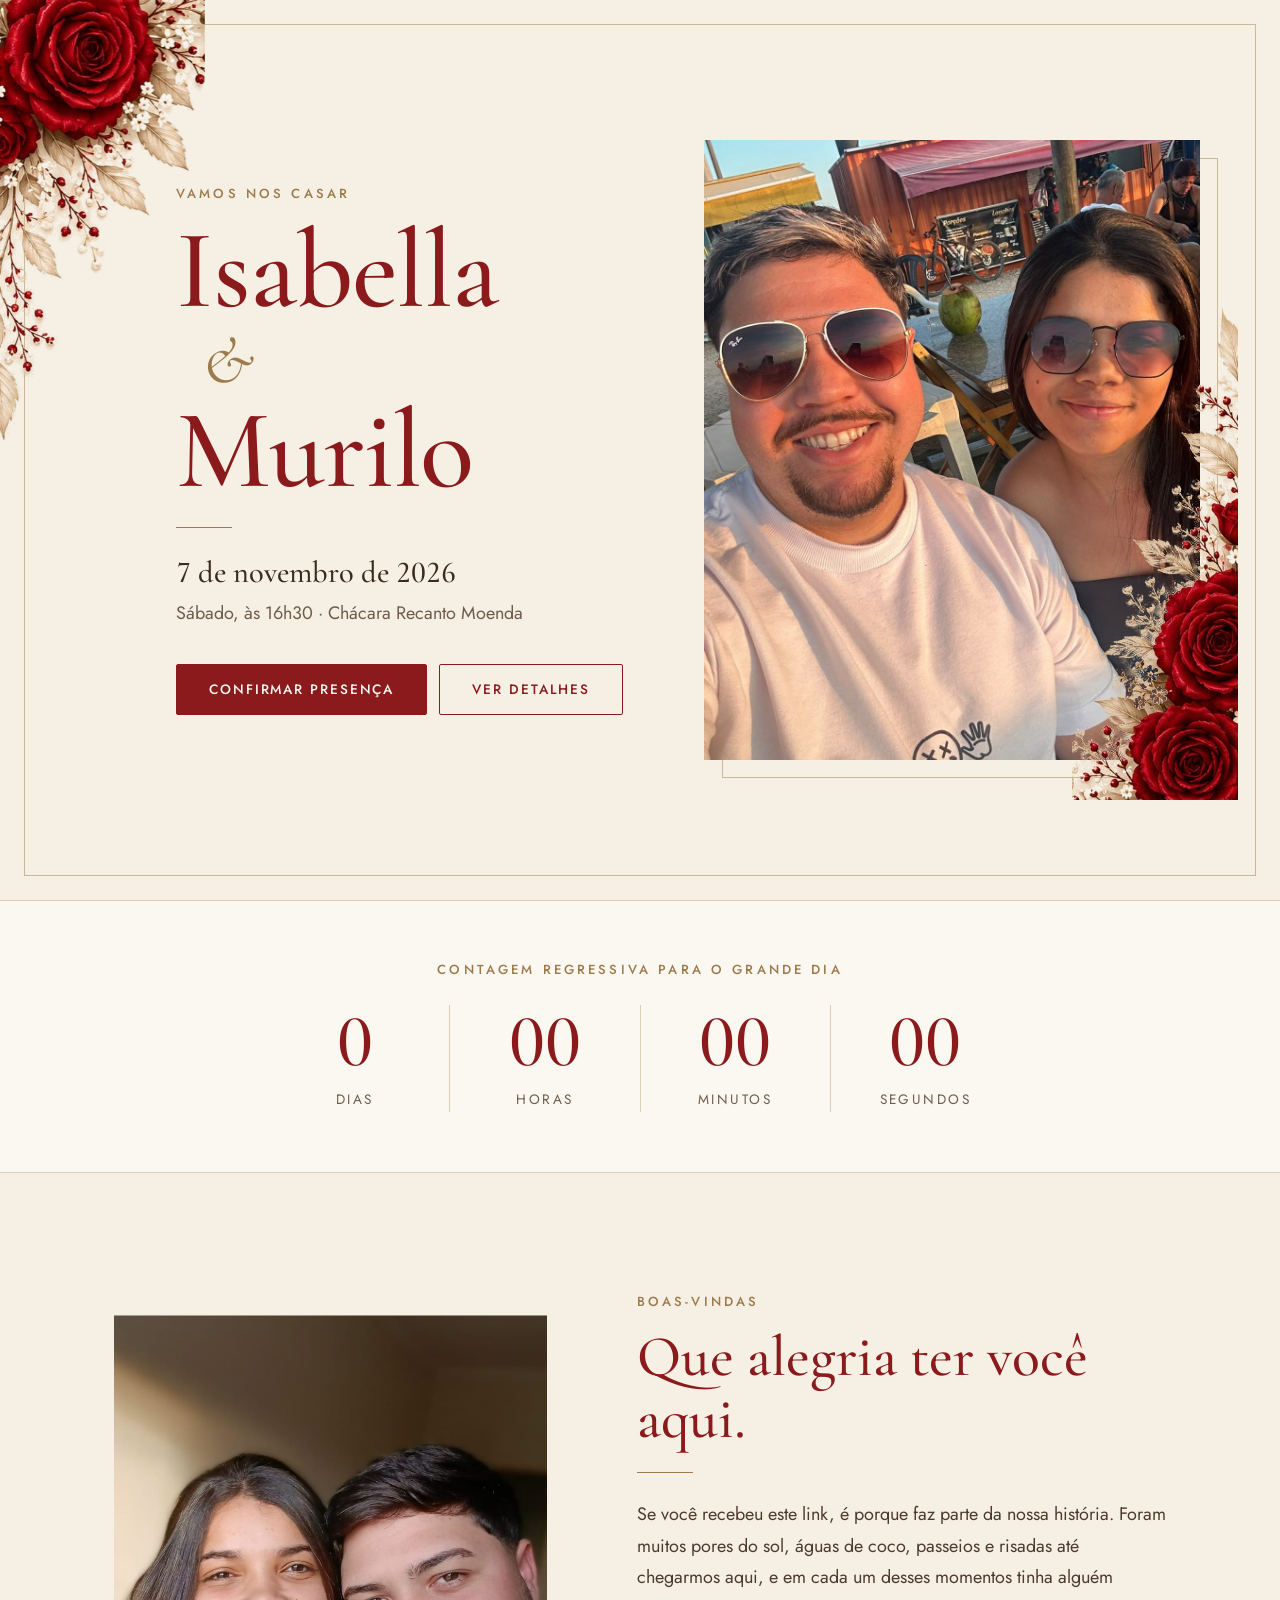
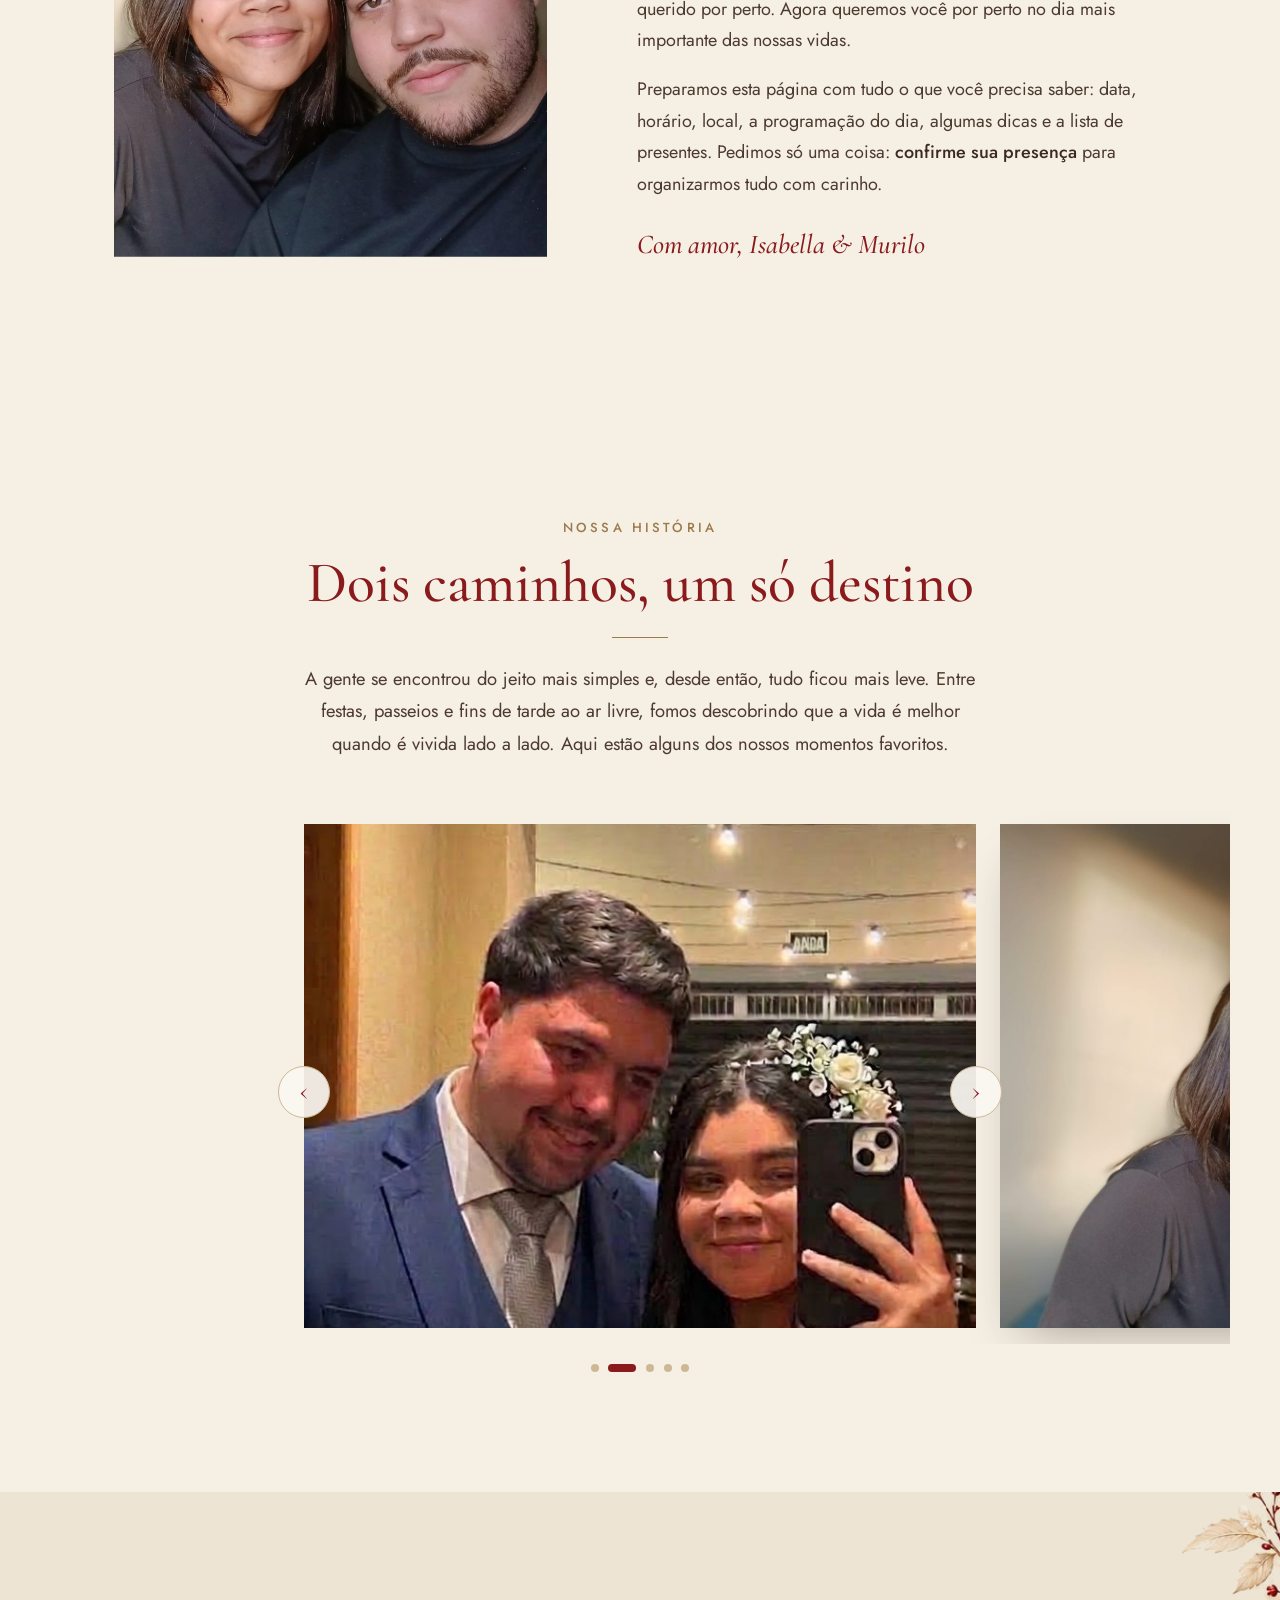
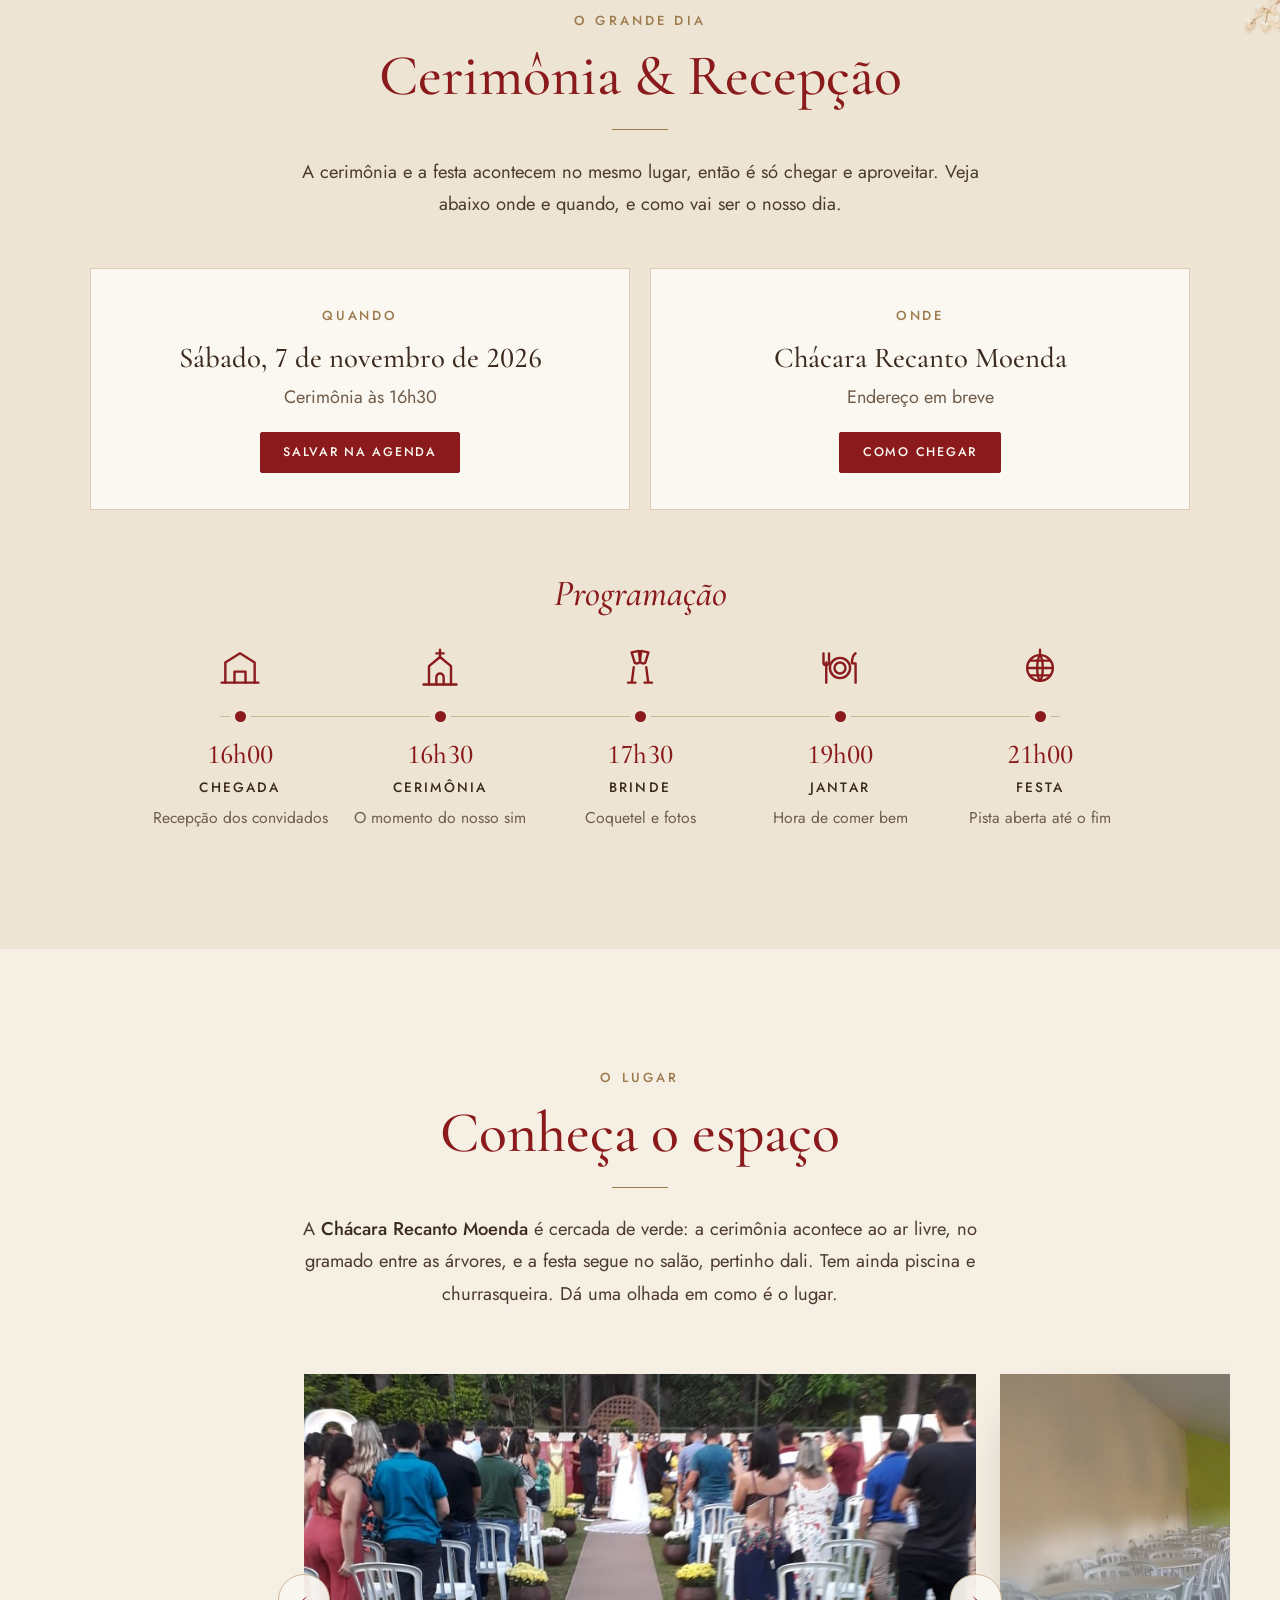
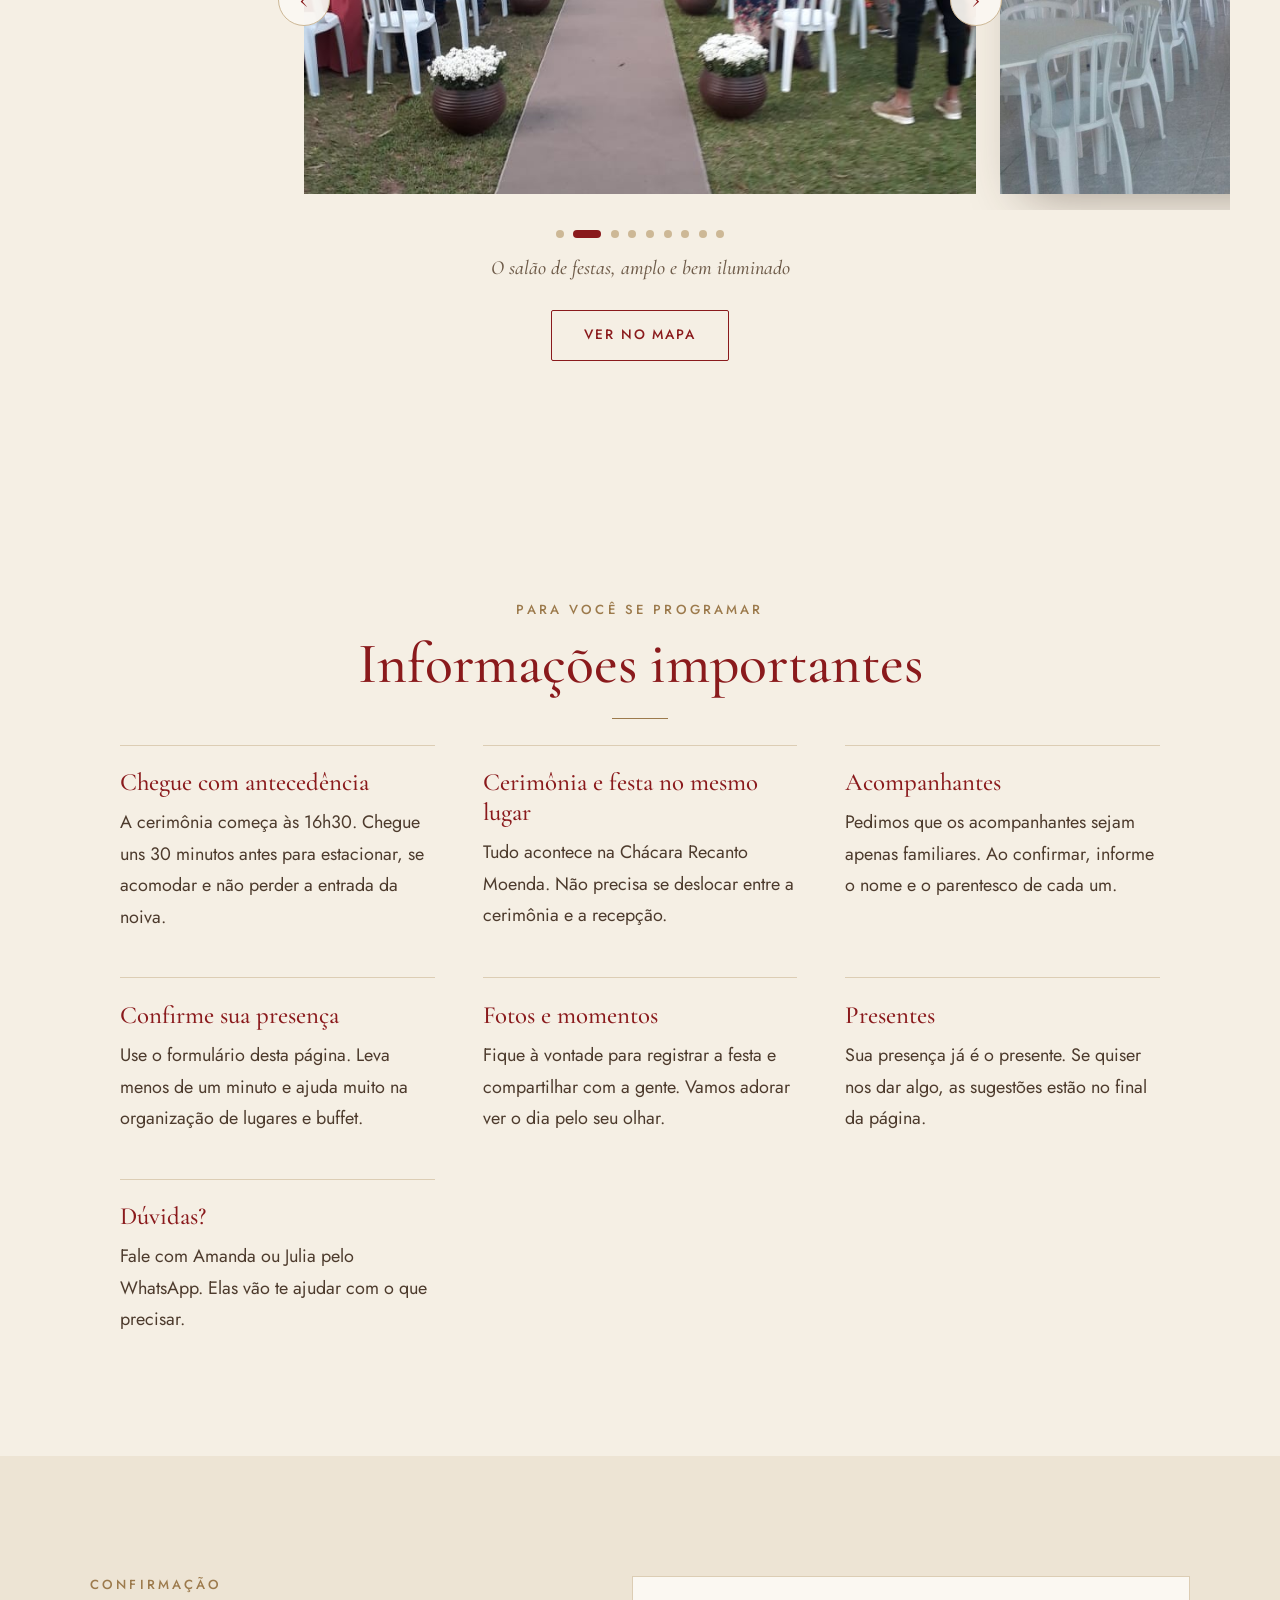
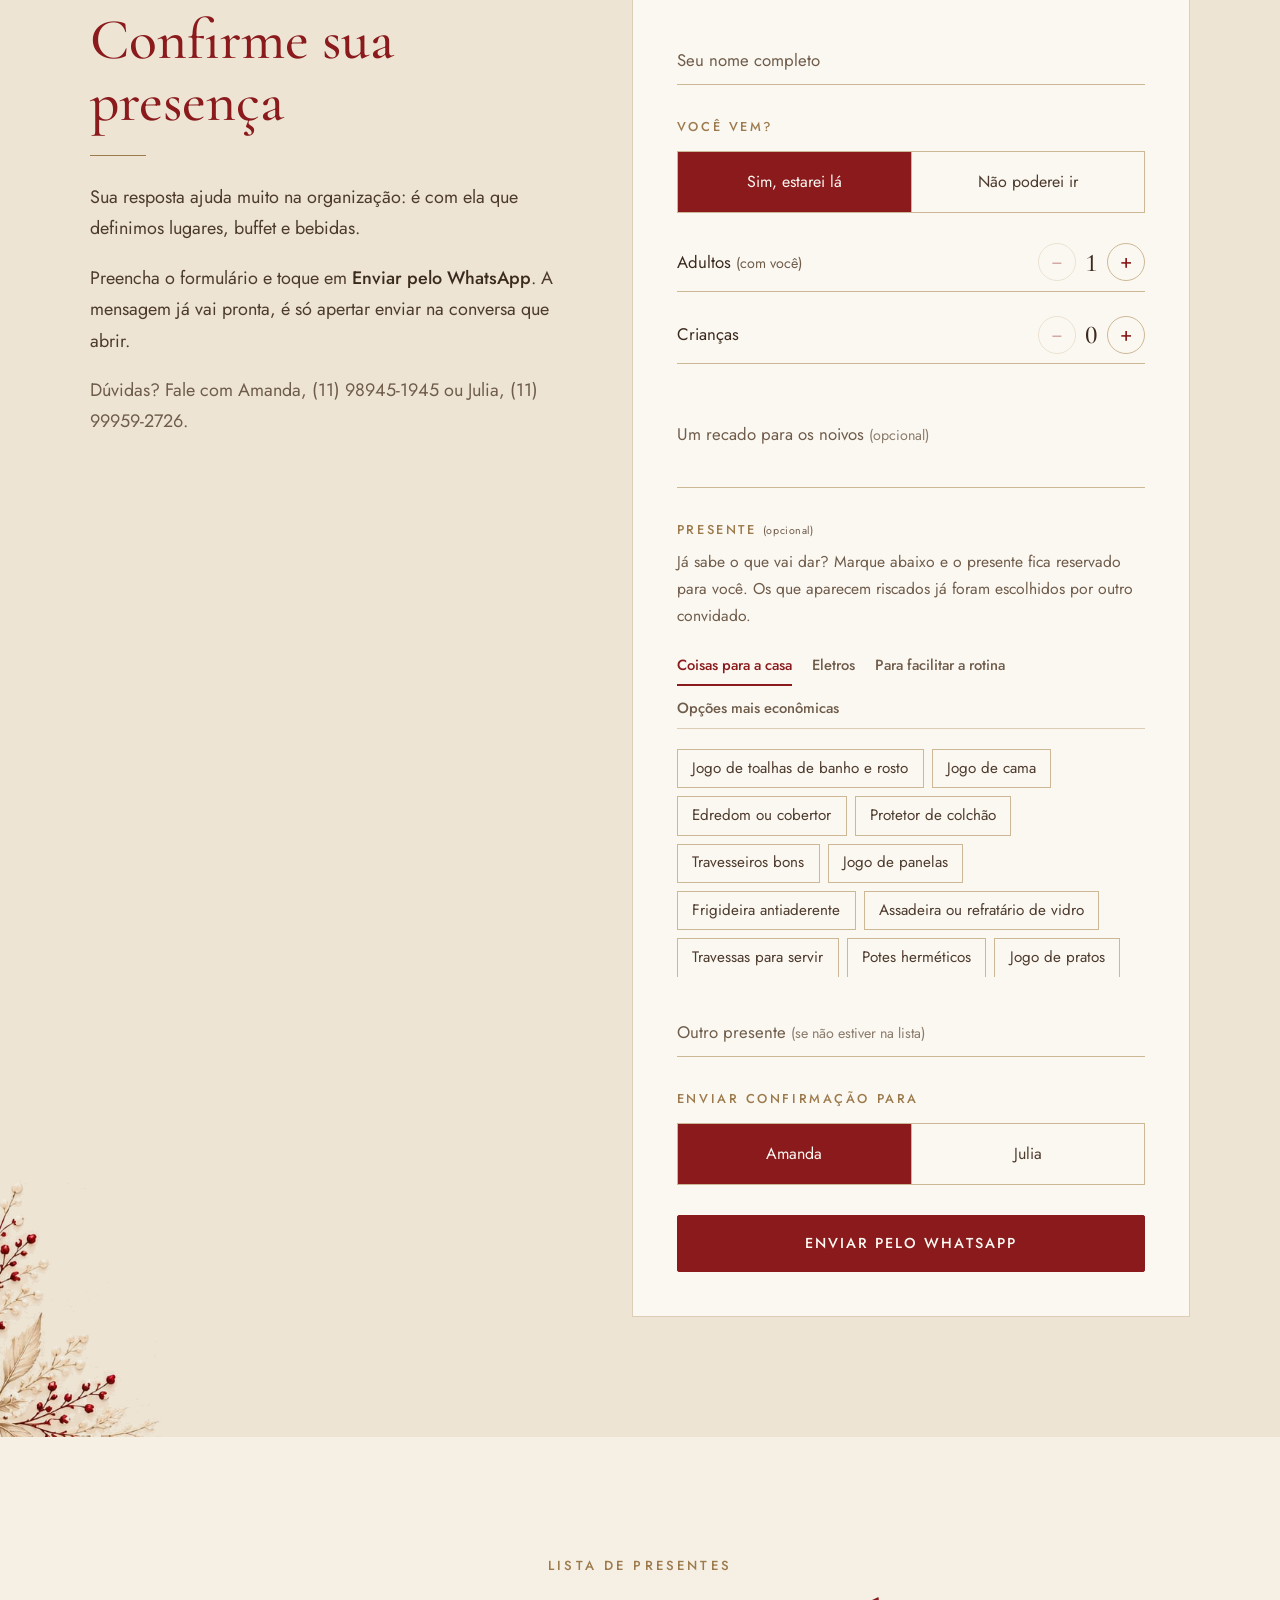
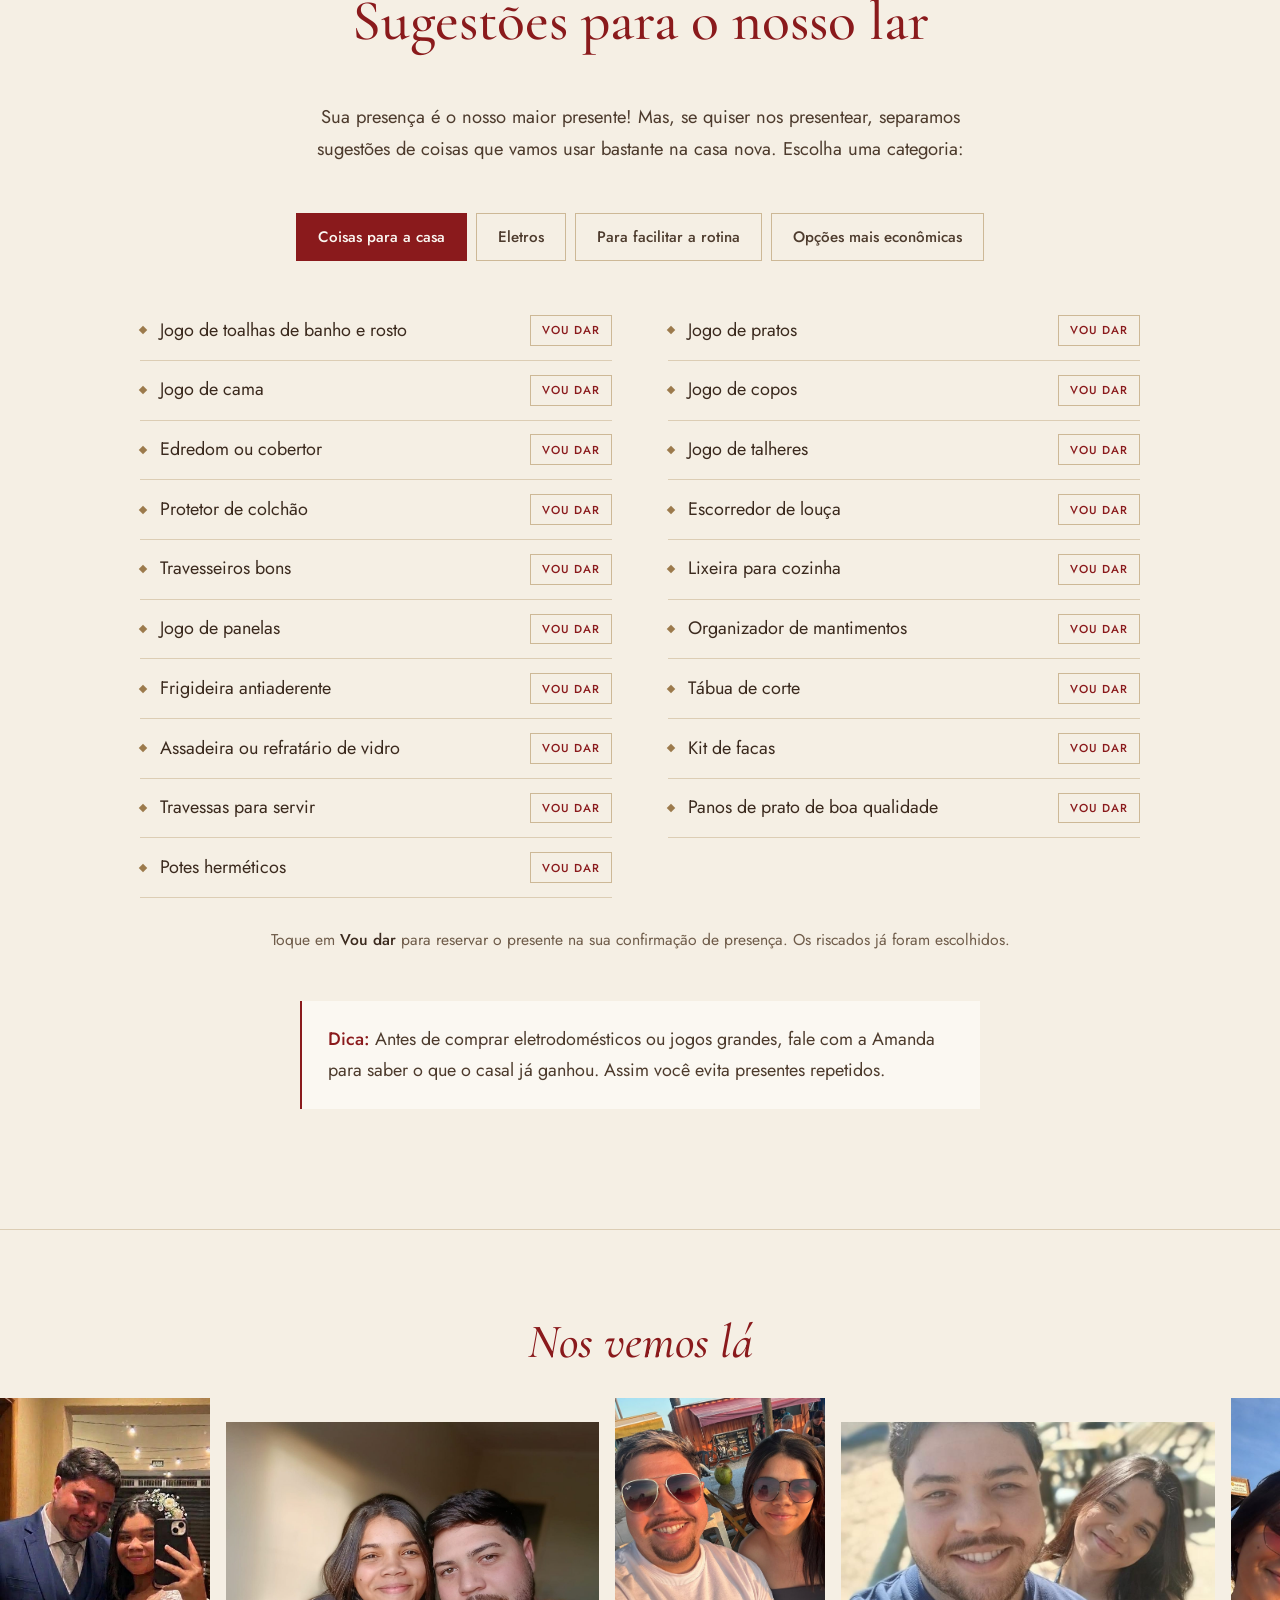
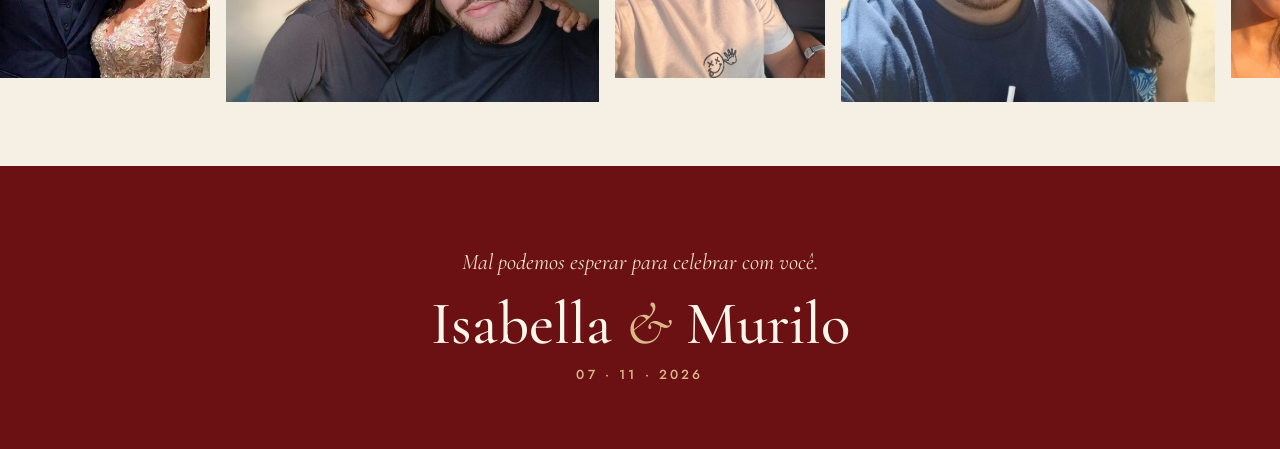
==== commit c78a2b8d: "Lista de confirmados na planilha, presentes reservados e só modo claro - apps-script/Code.gs: backen" ====
--- a/index.html
+++ b/index.html
@@ -6,6 +6,9 @@
   <title>Isabella &amp; Murilo · Vamos nos casar! 07/11/2026</title>
   <meta name="description" content="Isabella e Murilo vão se casar! Sábado, 7 de novembro de 2026, às 16h30, na Chácara Recanto Moenda. Veja a programação, conheça o espaço, confirme sua presença e escolha um presente." />
   <meta name="theme-color" content="#8a1a1c" />
+  <!-- Só modo claro: impede o navegador de escurecer o site automaticamente -->
+  <meta name="color-scheme" content="only light" />
+  <meta name="supported-color-schemes" content="light" />
   <link rel="icon" type="image/svg+xml" href="assets/favicon.svg" />
   <link rel="icon" type="image/png" sizes="192x192" href="assets/icon-192.png" />
   <link rel="apple-touch-icon" href="assets/apple-touch-icon.png" />
@@ -32,7 +35,7 @@
   <link rel="preconnect" href="https://fonts.googleapis.com" />
   <link rel="preconnect" href="https://fonts.gstatic.com" crossorigin />
   <link href="https://fonts.googleapis.com/css2?family=Cormorant+Garamond:ital,wght@0,400;0,500;0,600;1,400;1,500&family=Jost:wght@300;400;500&display=swap" rel="stylesheet" />
-  <link rel="stylesheet" href="styles.css?v=24" />
+  <link rel="stylesheet" href="styles.css?v=25" />
 </head>
 <body>
   <nav class="nav" id="nav">
@@ -212,7 +215,7 @@
             Sua resposta ajuda muito na organização: é com ela que definimos lugares,
             buffet e bebidas.
           </p>
-          <p>
+          <p id="rsvpComo">
             Preencha o formulário e toque em <strong>Enviar pelo WhatsApp</strong>. A mensagem
             já vai pronta, é só apertar enviar na conversa que abrir.
           </p>
@@ -266,8 +269,8 @@
           <fieldset class="giftpick" id="giftPick">
             <legend>Presente <small>(opcional)</small></legend>
             <p class="giftpick__hint">
-              Já sabe o que vai dar? Marque abaixo e o presente vai junto na mensagem,
-              assim a gente consegue evitar presentes repetidos.
+              Já sabe o que vai dar? Marque abaixo e o presente fica reservado para você.
+              Os que aparecem riscados já foram escolhidos por outro convidado.
             </p>
             <div class="giftpick__cats" id="giftPickCats" role="tablist"></div>
             <div class="giftpick__items" id="giftPickItems"></div>
@@ -278,14 +281,23 @@
             <p class="giftpick__summary" id="giftPickSummary" aria-live="polite"></p>
           </fieldset>
 
-          <fieldset class="seg seg--small">
+          <fieldset class="seg seg--small" id="contatosFs">
             <legend>Enviar confirmação para</legend>
             <div class="seg__opts" id="contatosRadios"></div>
           </fieldset>
 
           <p class="form__error" id="formError" role="alert"></p>
-          <button type="submit" class="btn btn--block">Enviar pelo WhatsApp</button>
+          <button type="submit" class="btn btn--block" id="rsvpSubmit">Enviar pelo WhatsApp</button>
         </form>
+
+        <div class="rsvp rsvp-done" id="rsvpDone" hidden aria-live="polite">
+          <span class="rsvp-done__icon" aria-hidden="true">♥</span>
+          <h3 class="rsvp-done__title" id="rsvpDoneTitle"></h3>
+          <p id="rsvpDoneText"></p>
+          <p class="muted">Se quiser, avise também pelo WhatsApp (opcional):</p>
+          <div class="rsvp-done__whats" id="rsvpDoneWhats"></div>
+          <button type="button" class="link-btn" id="rsvpEditar">Corrigir minha resposta</button>
+        </div>
       </div>
     </section>
 
@@ -300,7 +312,7 @@
       </p>
       <div class="tabs" role="tablist" id="giftTabs"></div>
       <ul class="gifts" id="giftList"></ul>
-      <p class="gifts__note">Toque em <strong>Vou dar</strong> para reservar o presente na sua confirmação de presença.</p>
+      <p class="gifts__note">Toque em <strong>Vou dar</strong> para reservar o presente na sua confirmação de presença. Os riscados já foram escolhidos.</p>
       <p class="tip"><strong>Dica:</strong> <span data-bind="dica"></span></p>
       <div class="pix" id="pixBox" hidden>
         <span class="pix__label">Prefere Pix?</span>
@@ -326,7 +338,7 @@
     <img alt="" />
   </div>
 
-  <script src="config.js?v=24"></script>
-  <script src="script.js?v=24"></script>
+  <script src="config.js?v=25"></script>
+  <script src="script.js?v=25"></script>
 </body>
 </html>
--- a/styles.css
+++ b/styles.css
@@ -1,6 +1,7 @@
 [hidden] { display: none !important; }
 
 :root {
+  color-scheme: only light;
   --bg: #f5efe4;
   --bg-2: #ede4d4;
   --paper: #fbf8f2;
@@ -662,3 +663,18 @@
 @media (max-width: 600px) {
   .par__panel { grid-template-columns: 1fr 1fr; padding: 0.9rem; gap: 0.8rem; }
 }
+
+/* Presentes já escolhidos por outros convidados */
+.gift.is-taken .gift__name { color: var(--muted); text-decoration: line-through; opacity: 0.7; }
+.gift.is-taken .gift__pick,
+.gift__pick:disabled { border-color: var(--line); color: var(--muted); background: transparent; cursor: not-allowed; }
+.chip.is-taken, .chip:disabled { text-decoration: line-through; color: var(--muted); border-color: var(--line); opacity: 0.6; cursor: not-allowed; background: transparent; }
+.btn:disabled { opacity: 0.7; cursor: wait; }
+
+/* Confirmação enviada */
+.rsvp-done { text-align: center; justify-items: center; }
+.rsvp-done__icon { font-size: 2rem; color: var(--wine); line-height: 1; }
+.rsvp-done__title { margin: 0; font: 500 2rem/1.2 var(--serif); color: var(--wine); }
+.rsvp-done p { margin: 0; }
+.rsvp-done__whats { display: flex; flex-wrap: wrap; gap: 0.6rem; justify-content: center; }
+.link-btn { background: none; border: 0; padding: 0; font: inherit; font-size: 0.95rem; color: var(--wine); text-decoration: underline; cursor: pointer; }
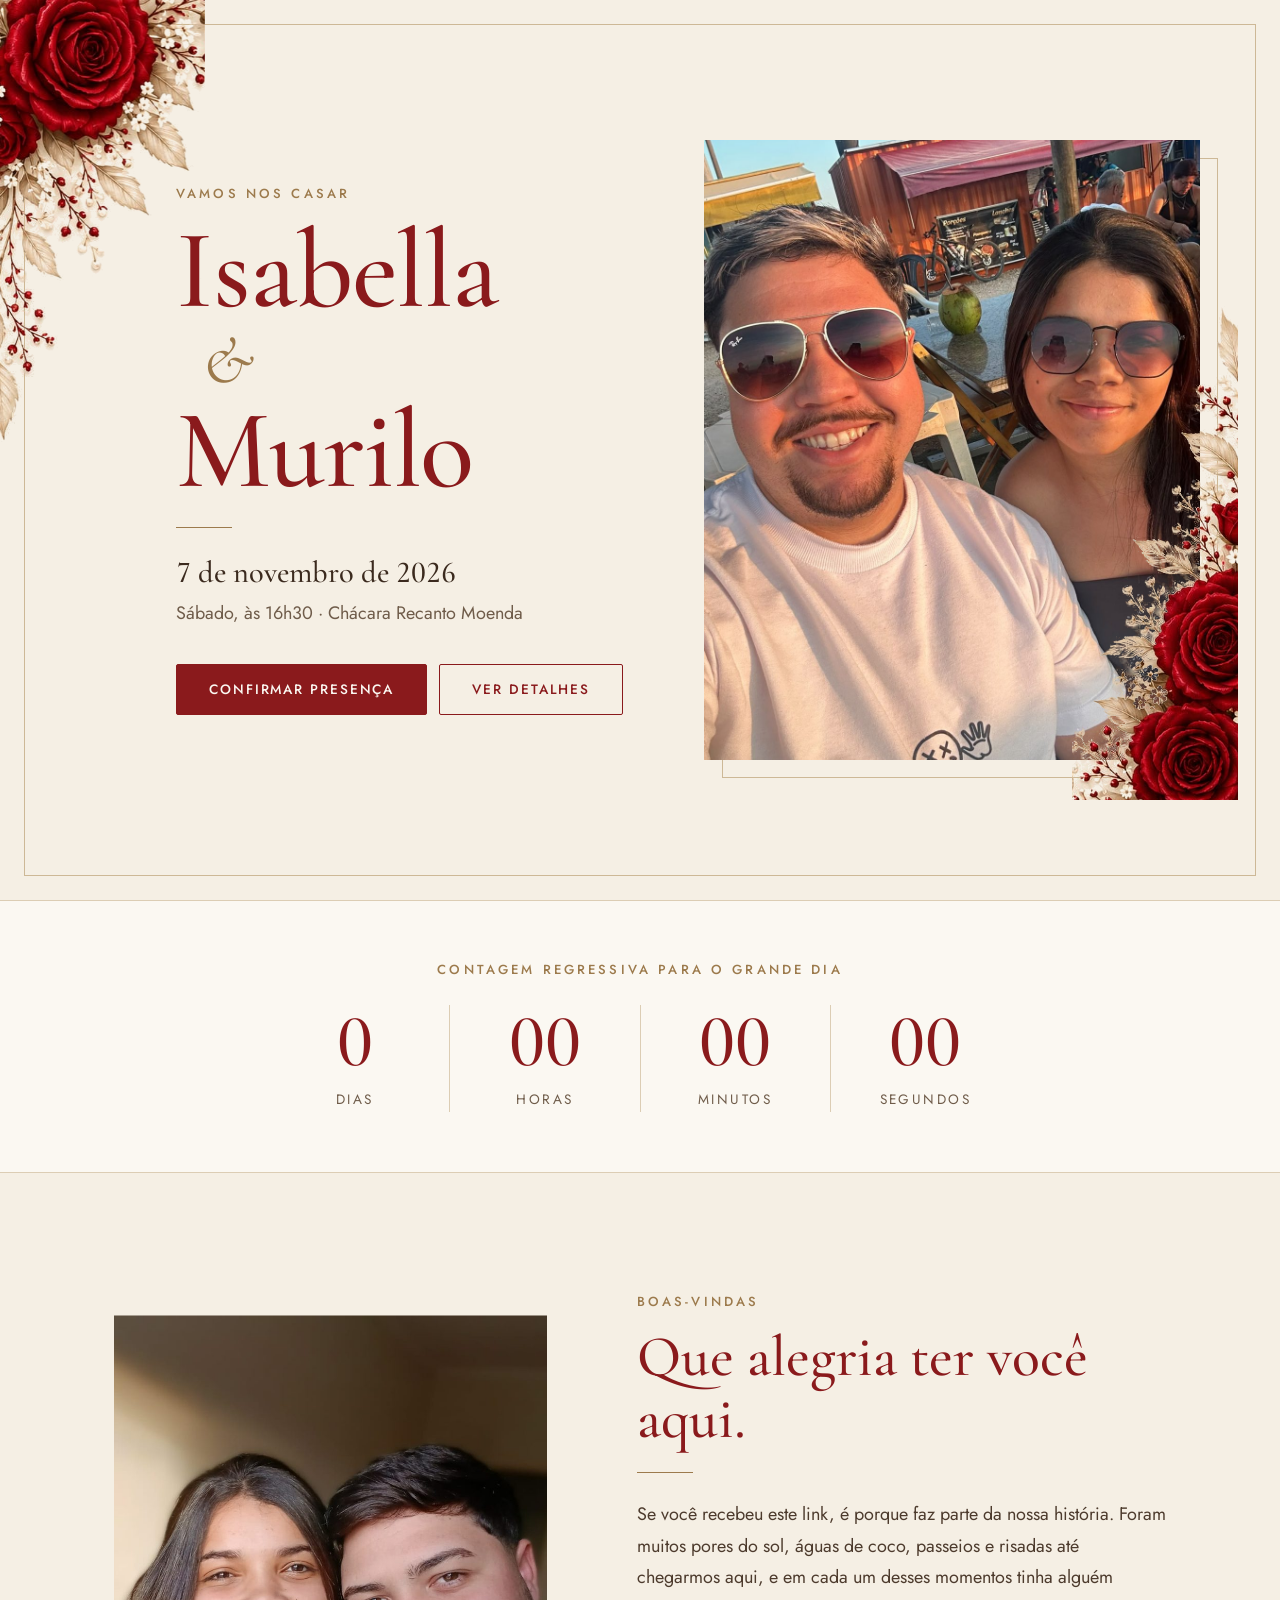
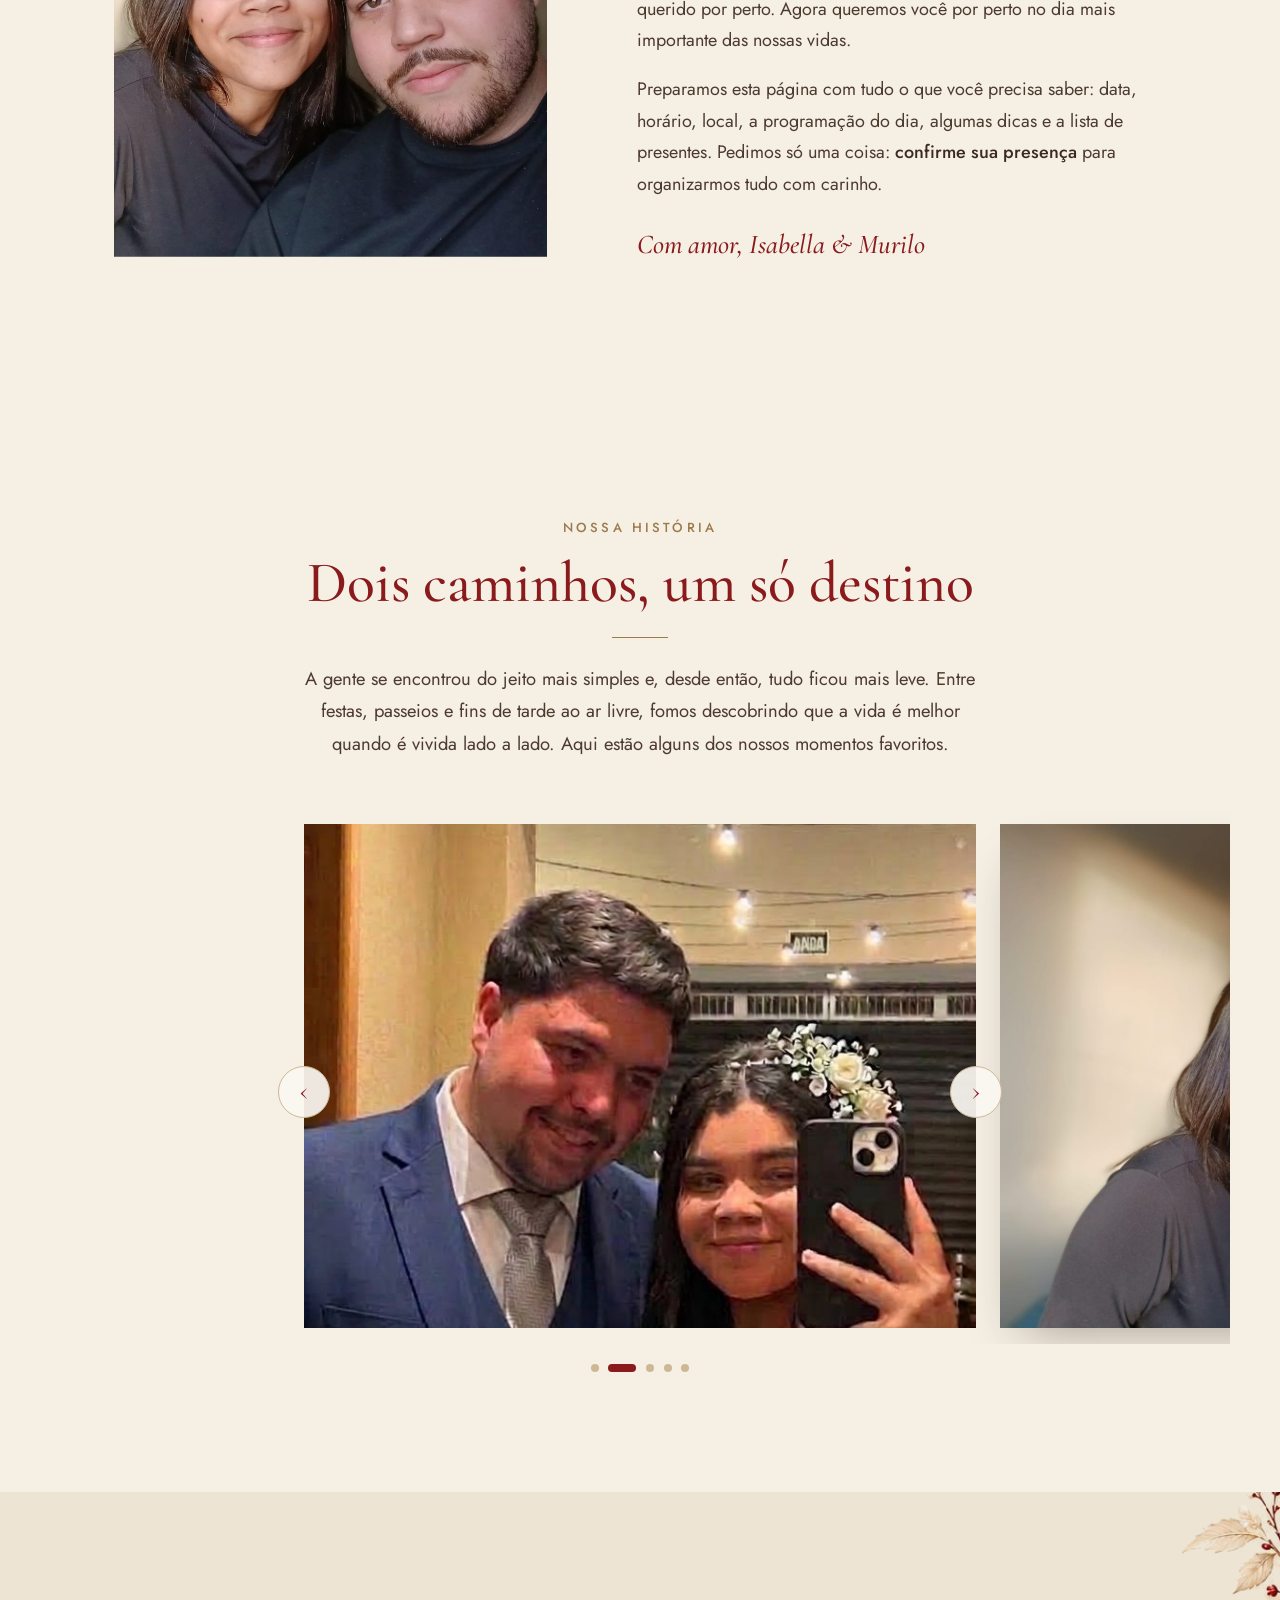
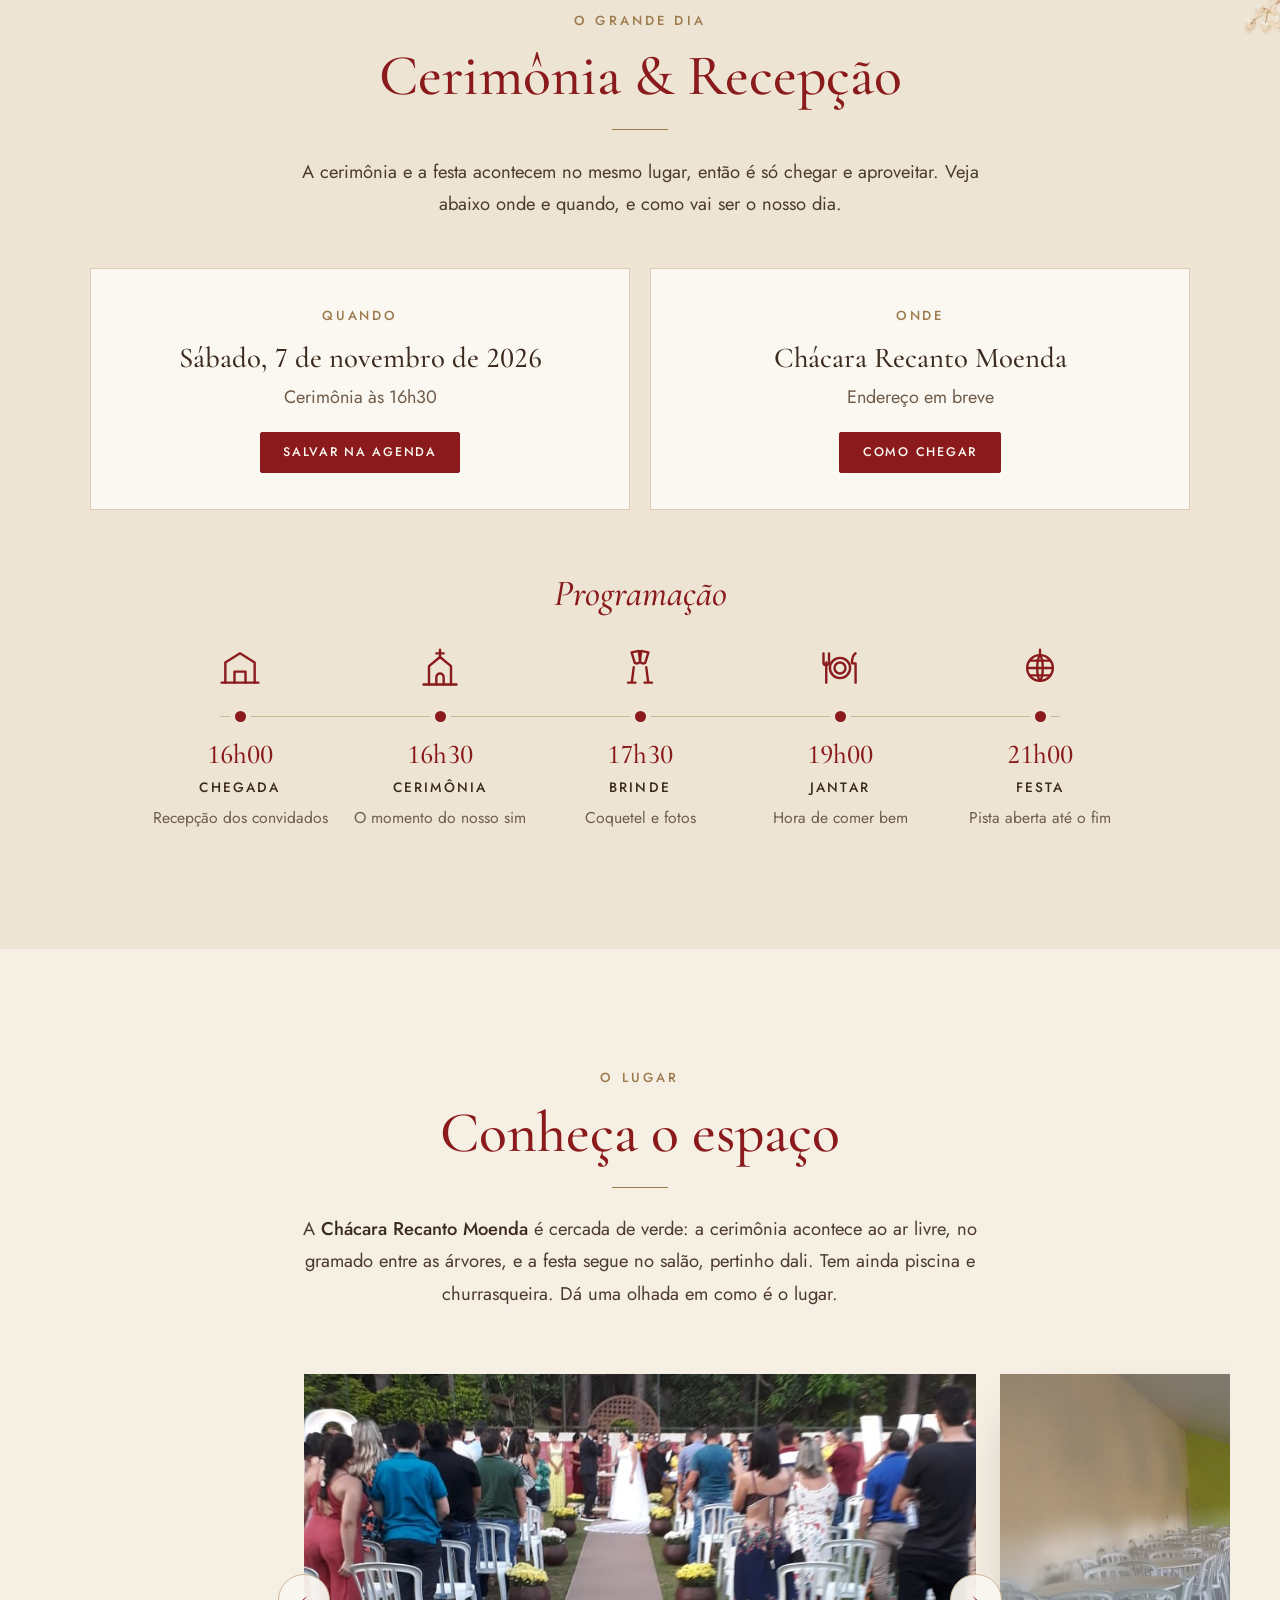
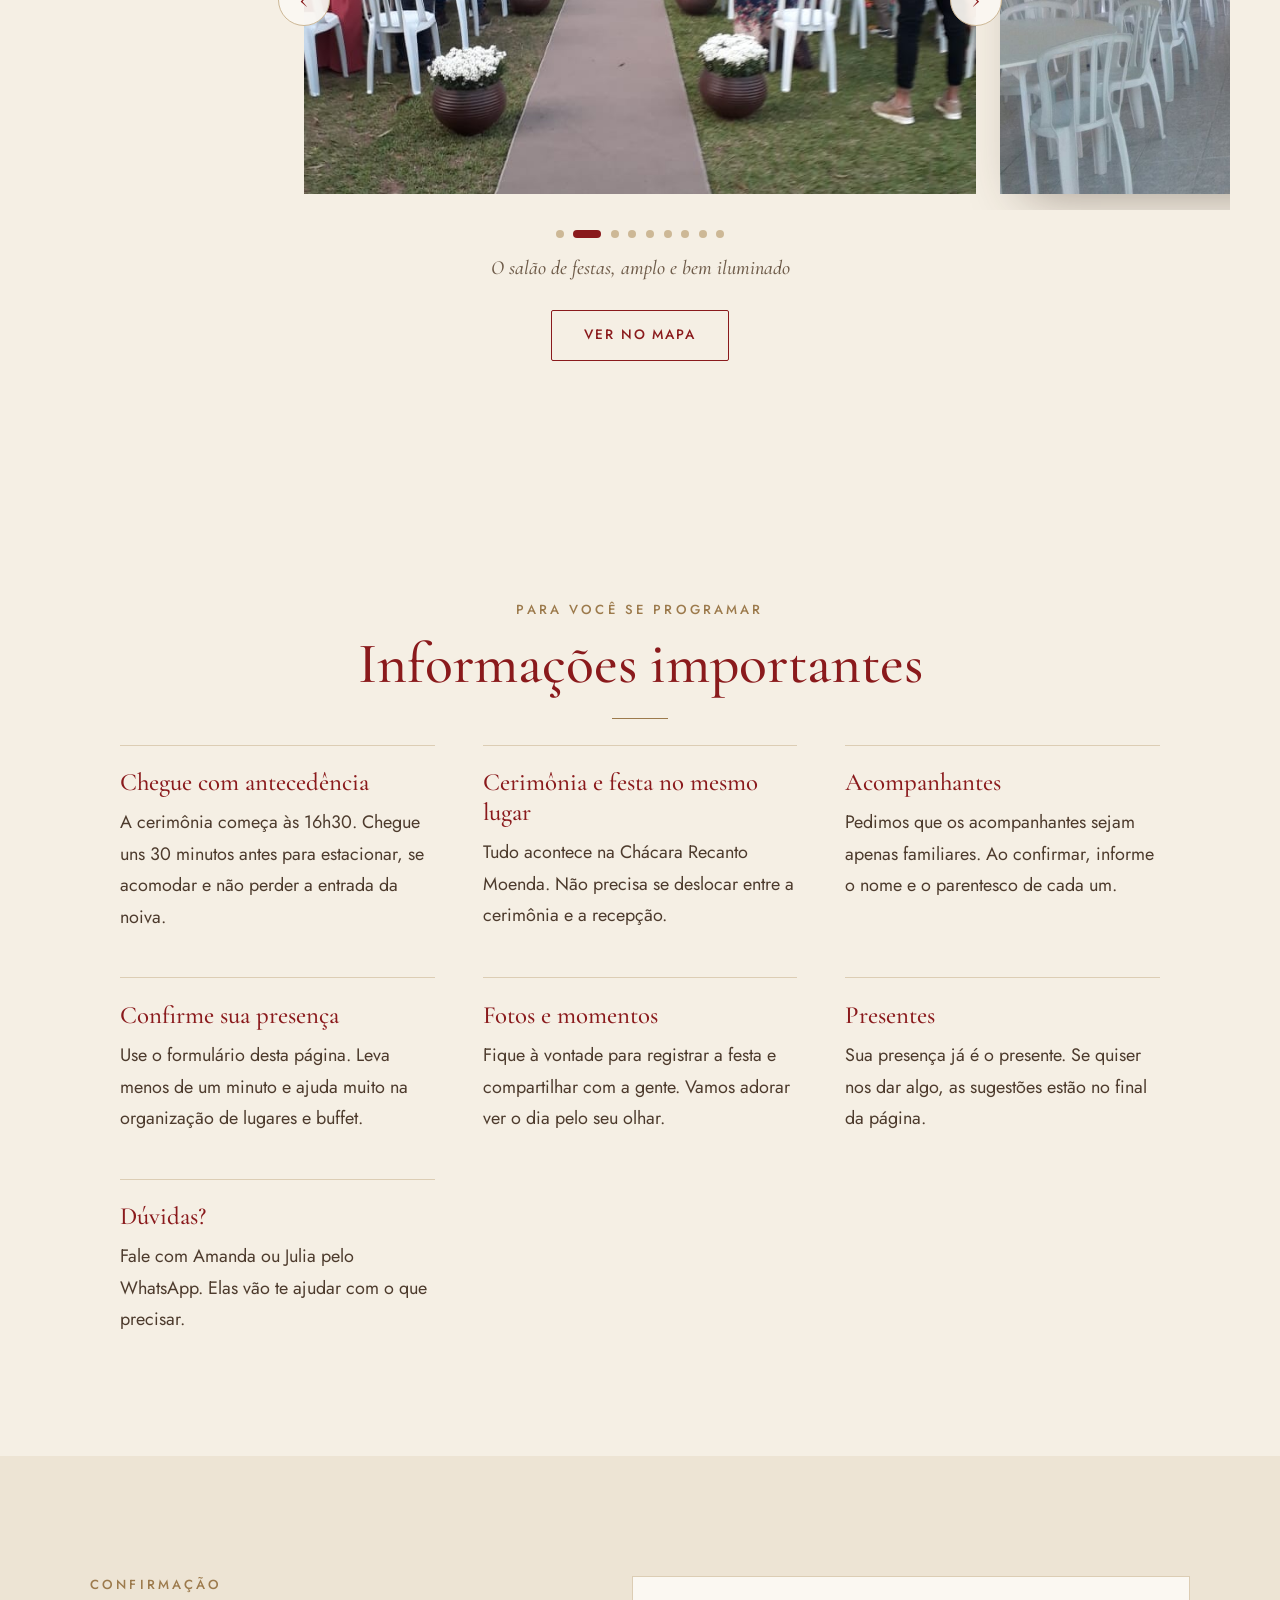
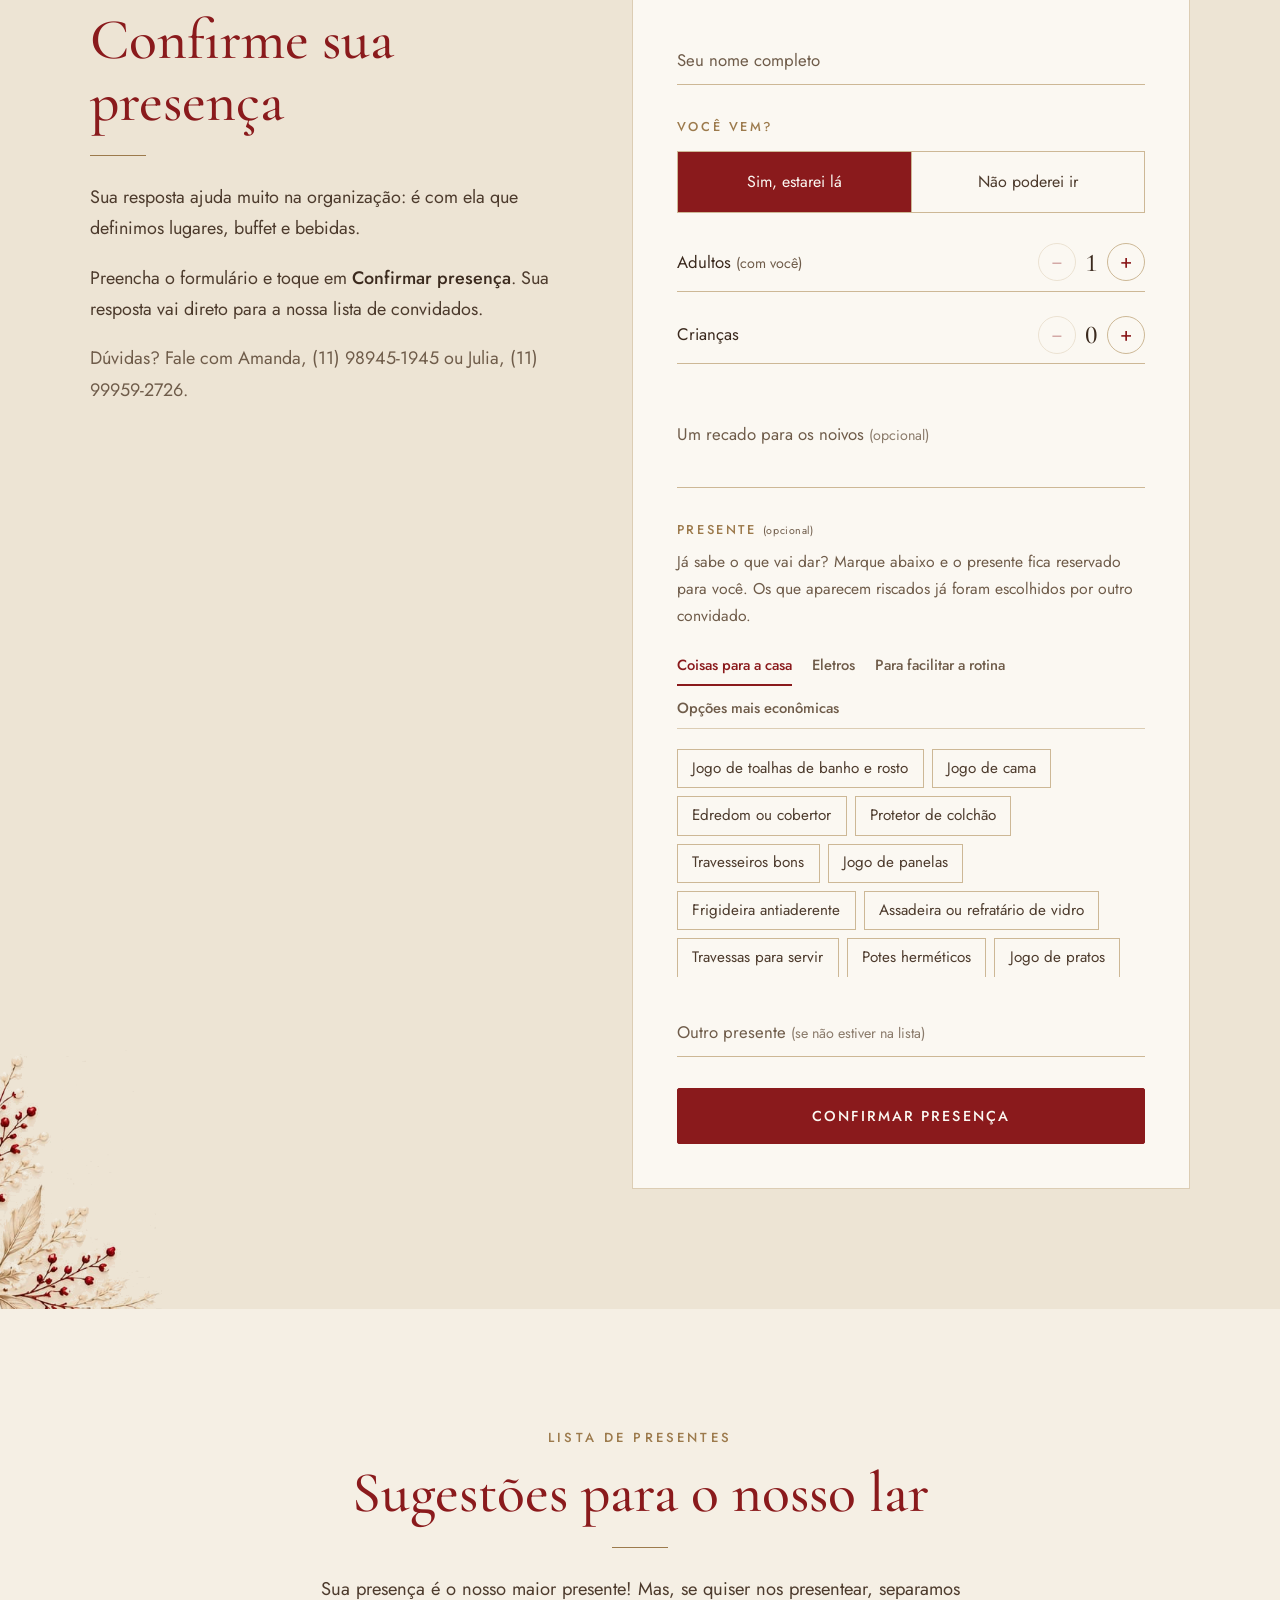
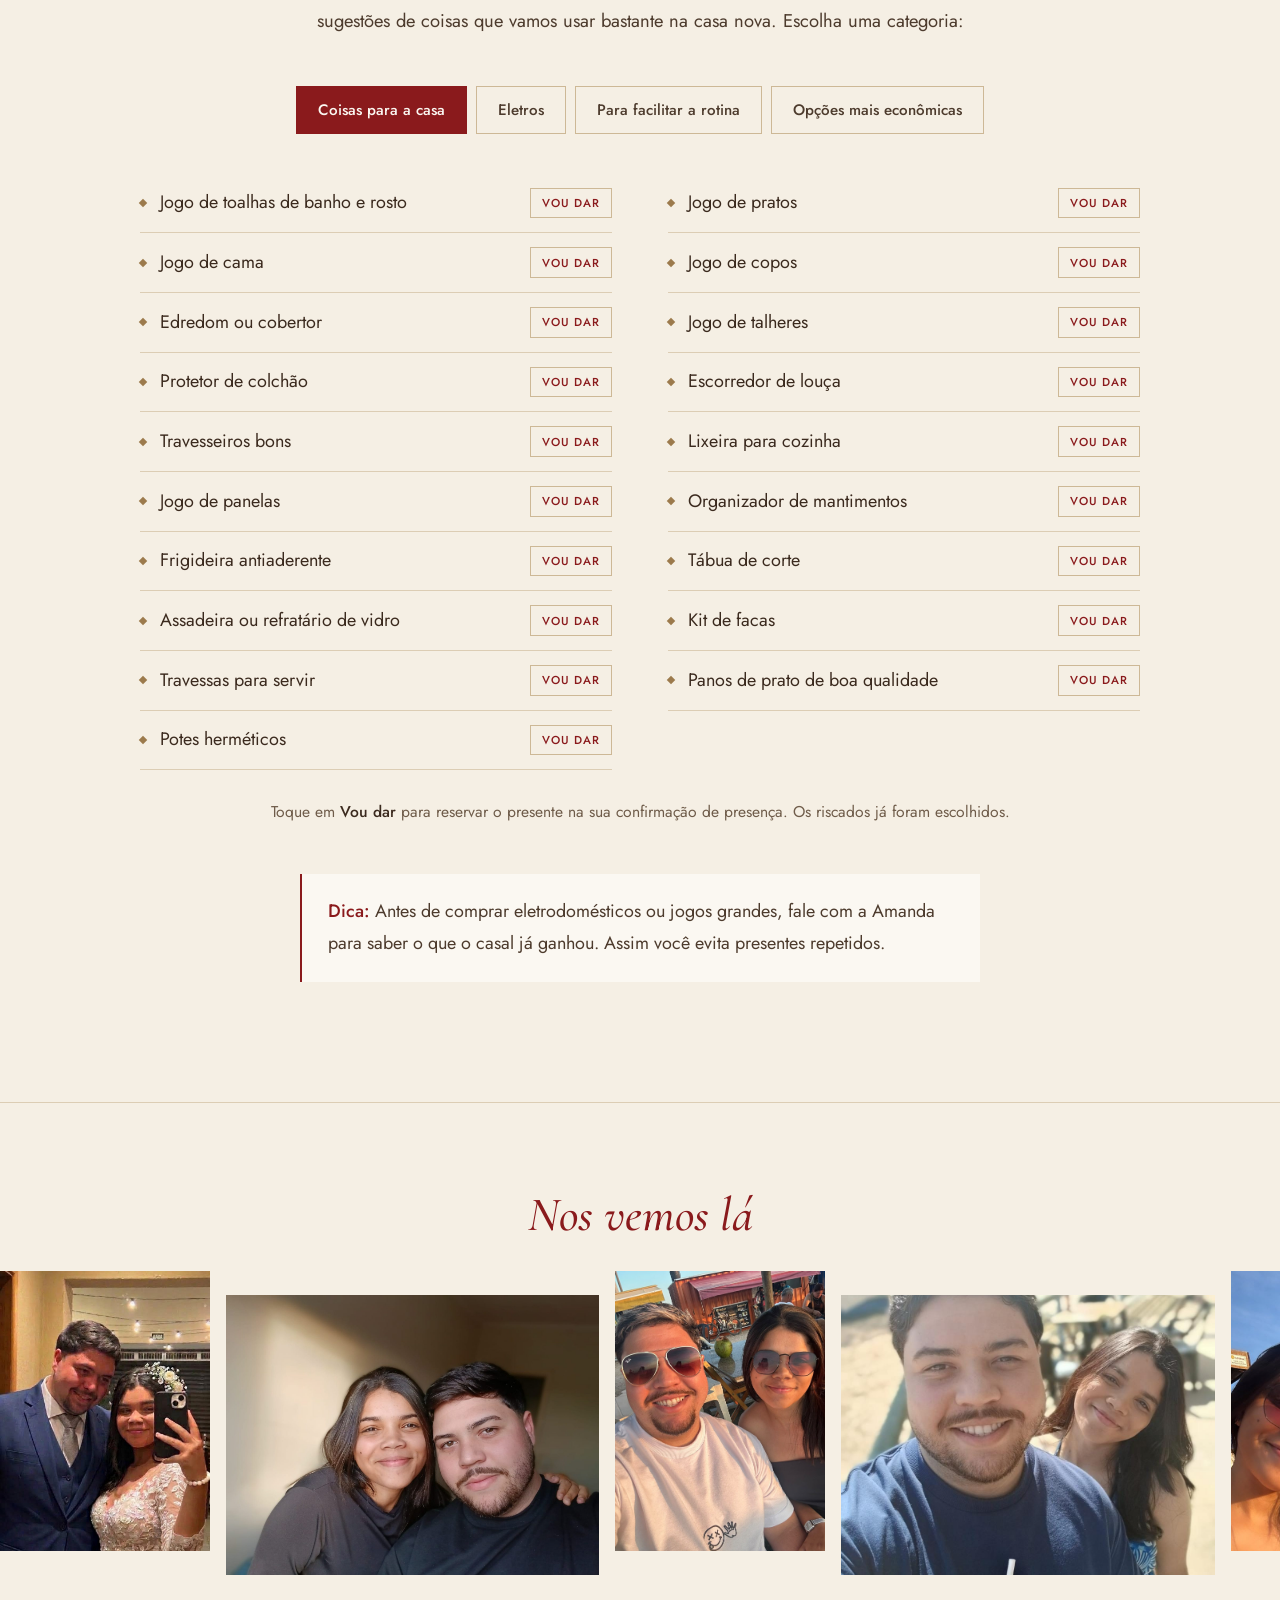
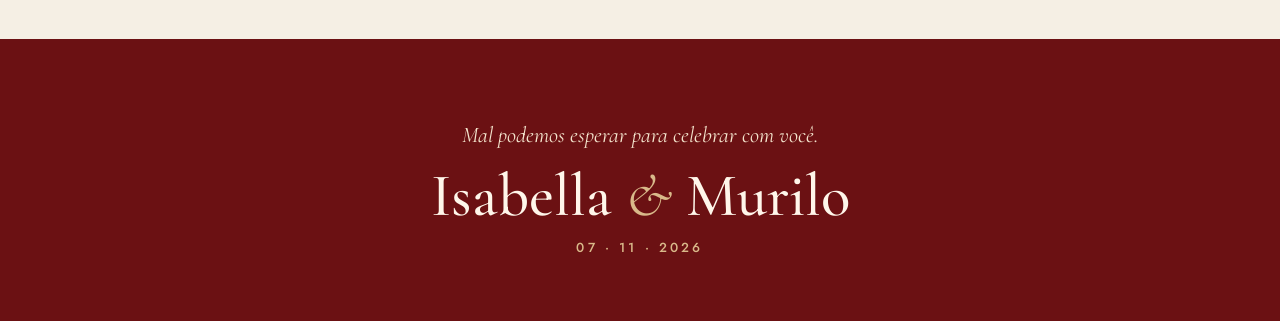
==== commit 5528e5eb: "Liga o site à planilha de confirmações Co-Authored-By: Claude Opus 5.5 <noreply@anthropic.com> Claud" ====
--- a/index.html
+++ b/index.html
@@ -35,7 +35,7 @@
   <link rel="preconnect" href="https://fonts.googleapis.com" />
   <link rel="preconnect" href="https://fonts.gstatic.com" crossorigin />
   <link href="https://fonts.googleapis.com/css2?family=Cormorant+Garamond:ital,wght@0,400;0,500;0,600;1,400;1,500&family=Jost:wght@300;400;500&display=swap" rel="stylesheet" />
-  <link rel="stylesheet" href="styles.css?v=25" />
+  <link rel="stylesheet" href="styles.css?v=26" />
 </head>
 <body>
   <nav class="nav" id="nav">
@@ -338,7 +338,7 @@
     <img alt="" />
   </div>
 
-  <script src="config.js?v=25"></script>
-  <script src="script.js?v=25"></script>
+  <script src="config.js?v=26"></script>
+  <script src="script.js?v=26"></script>
 </body>
 </html>
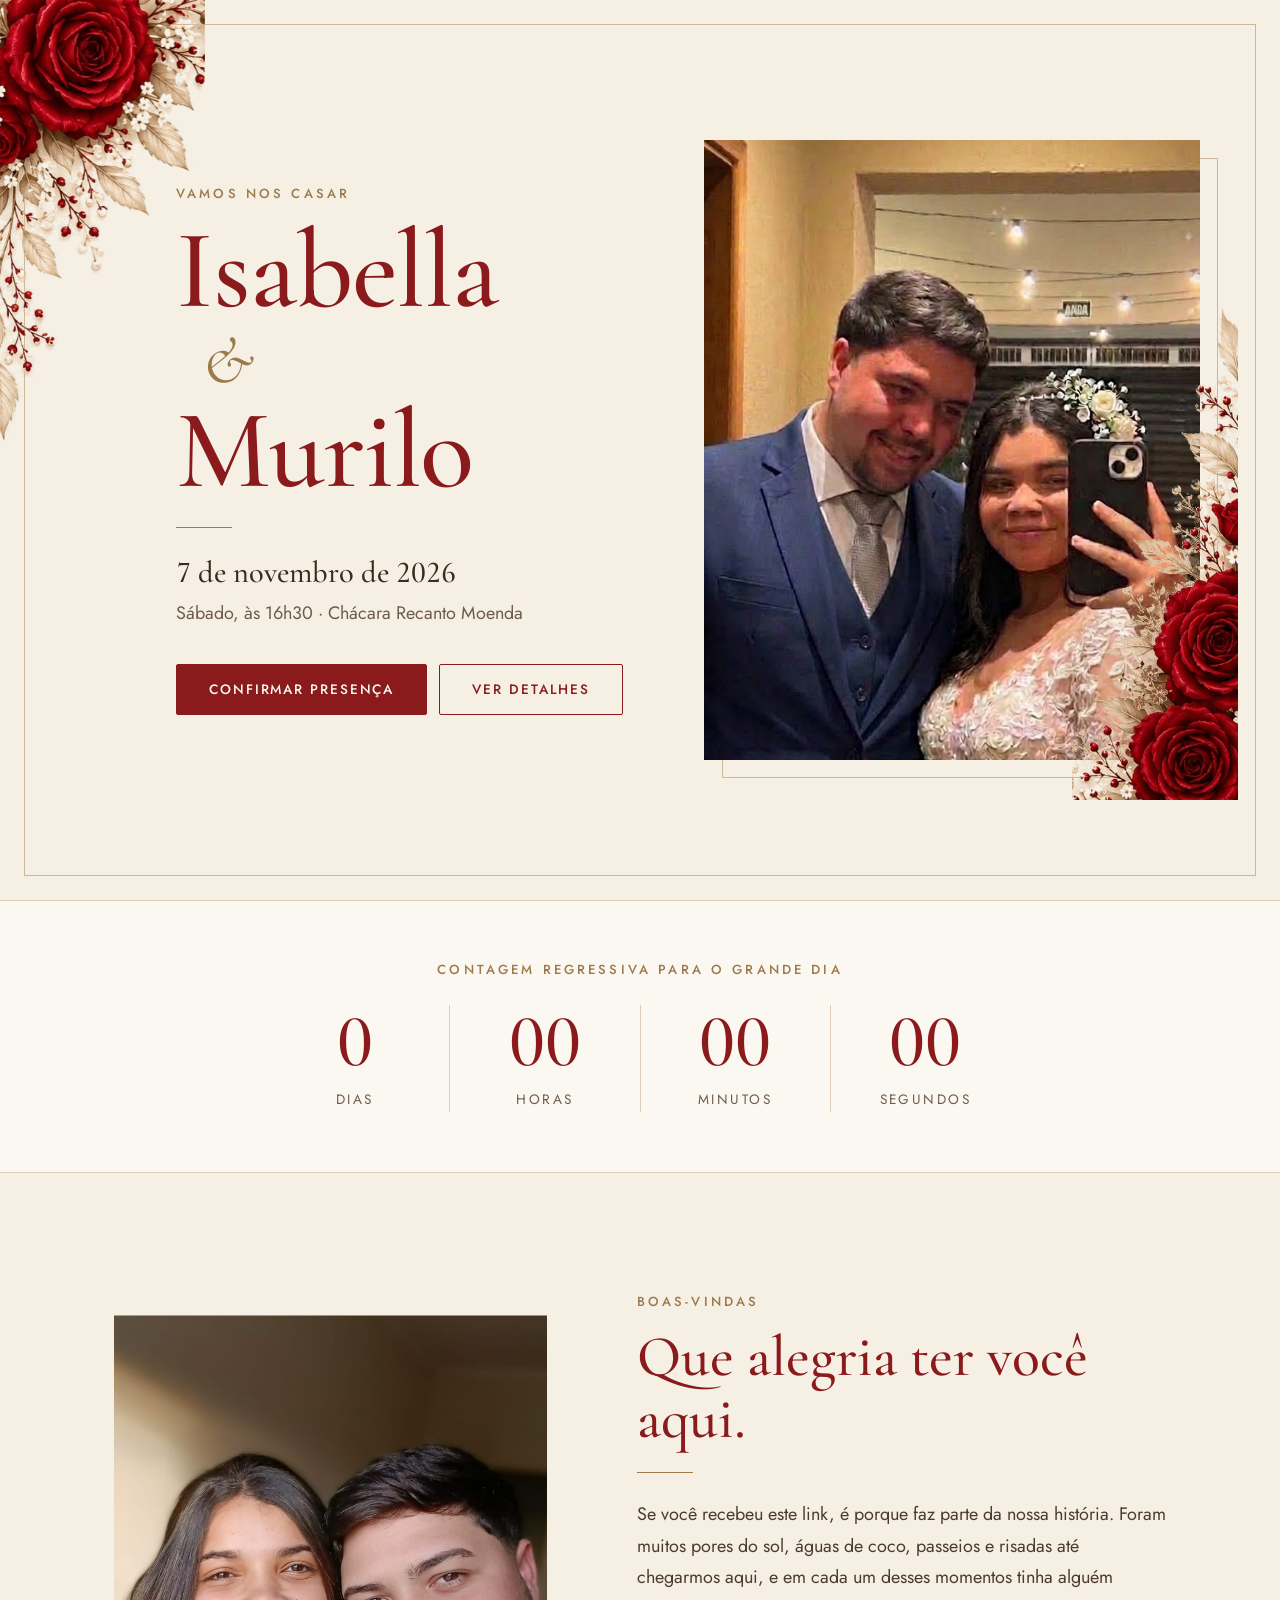
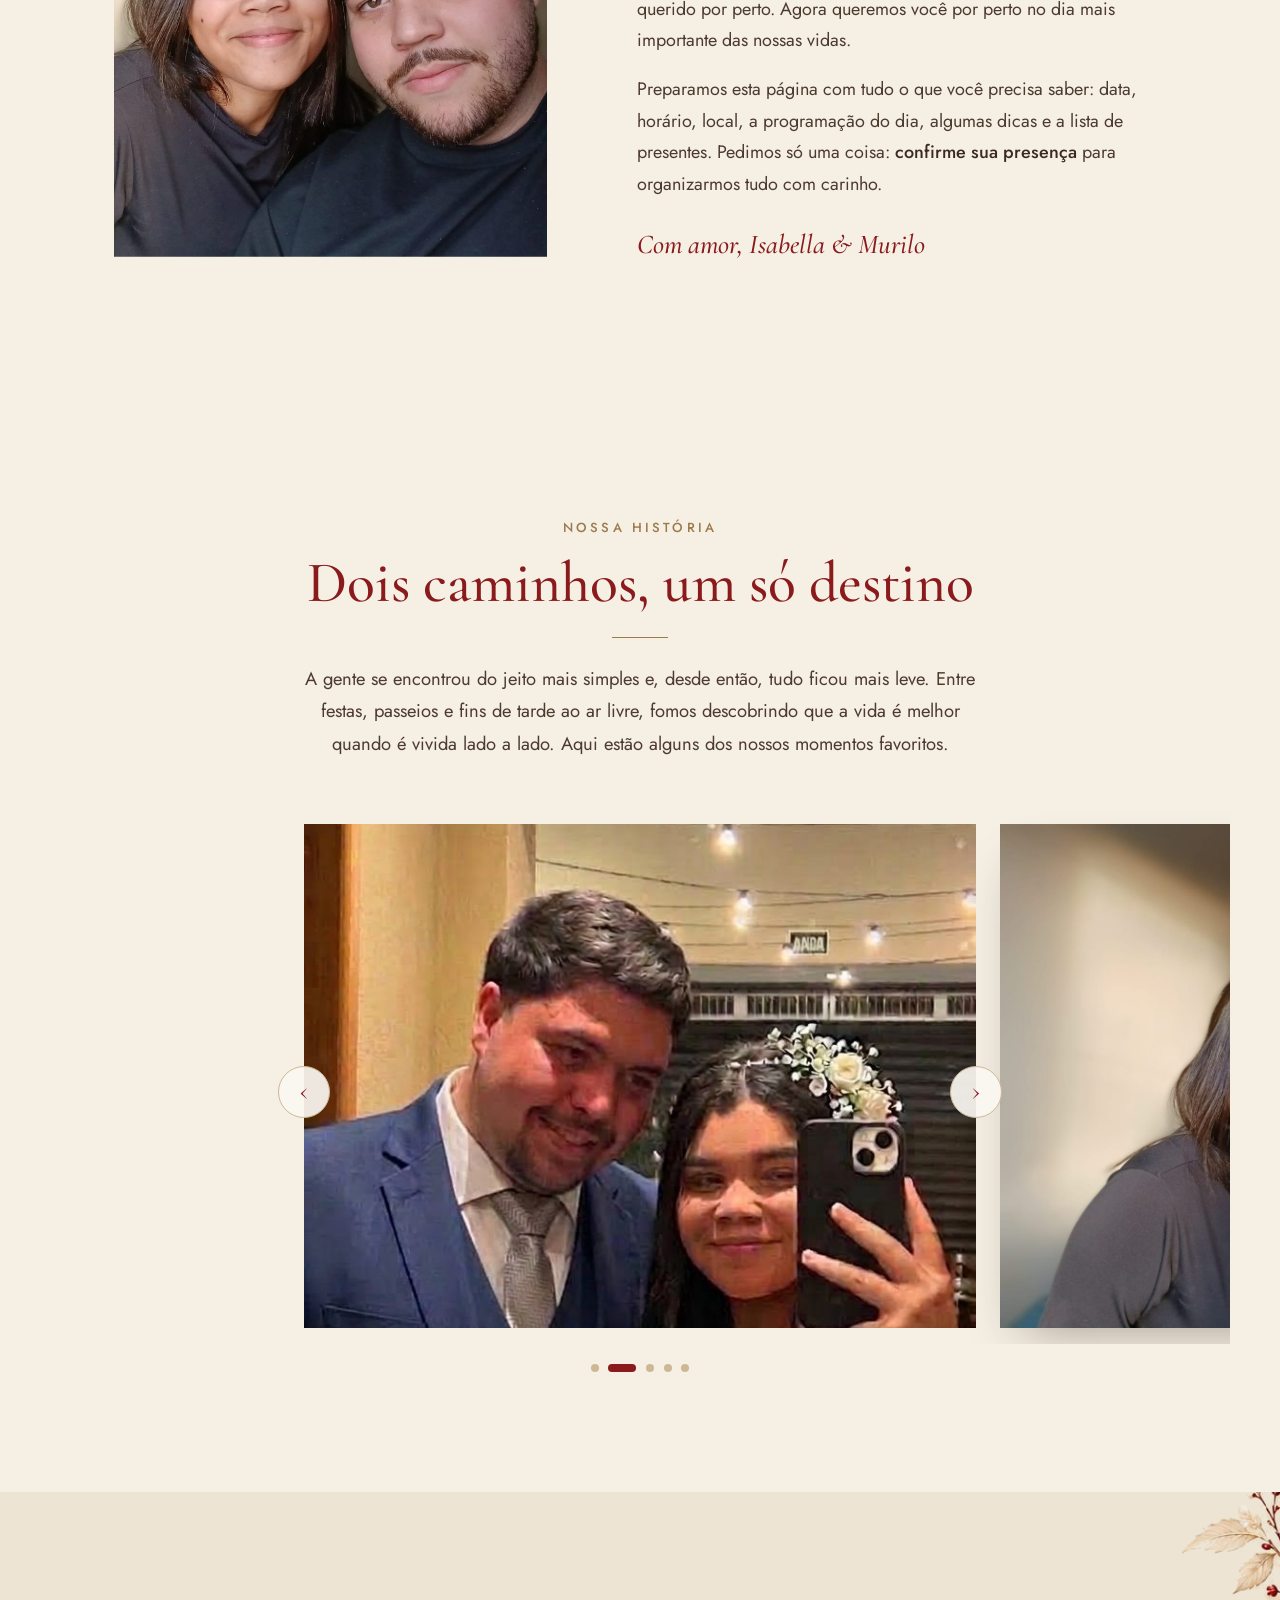
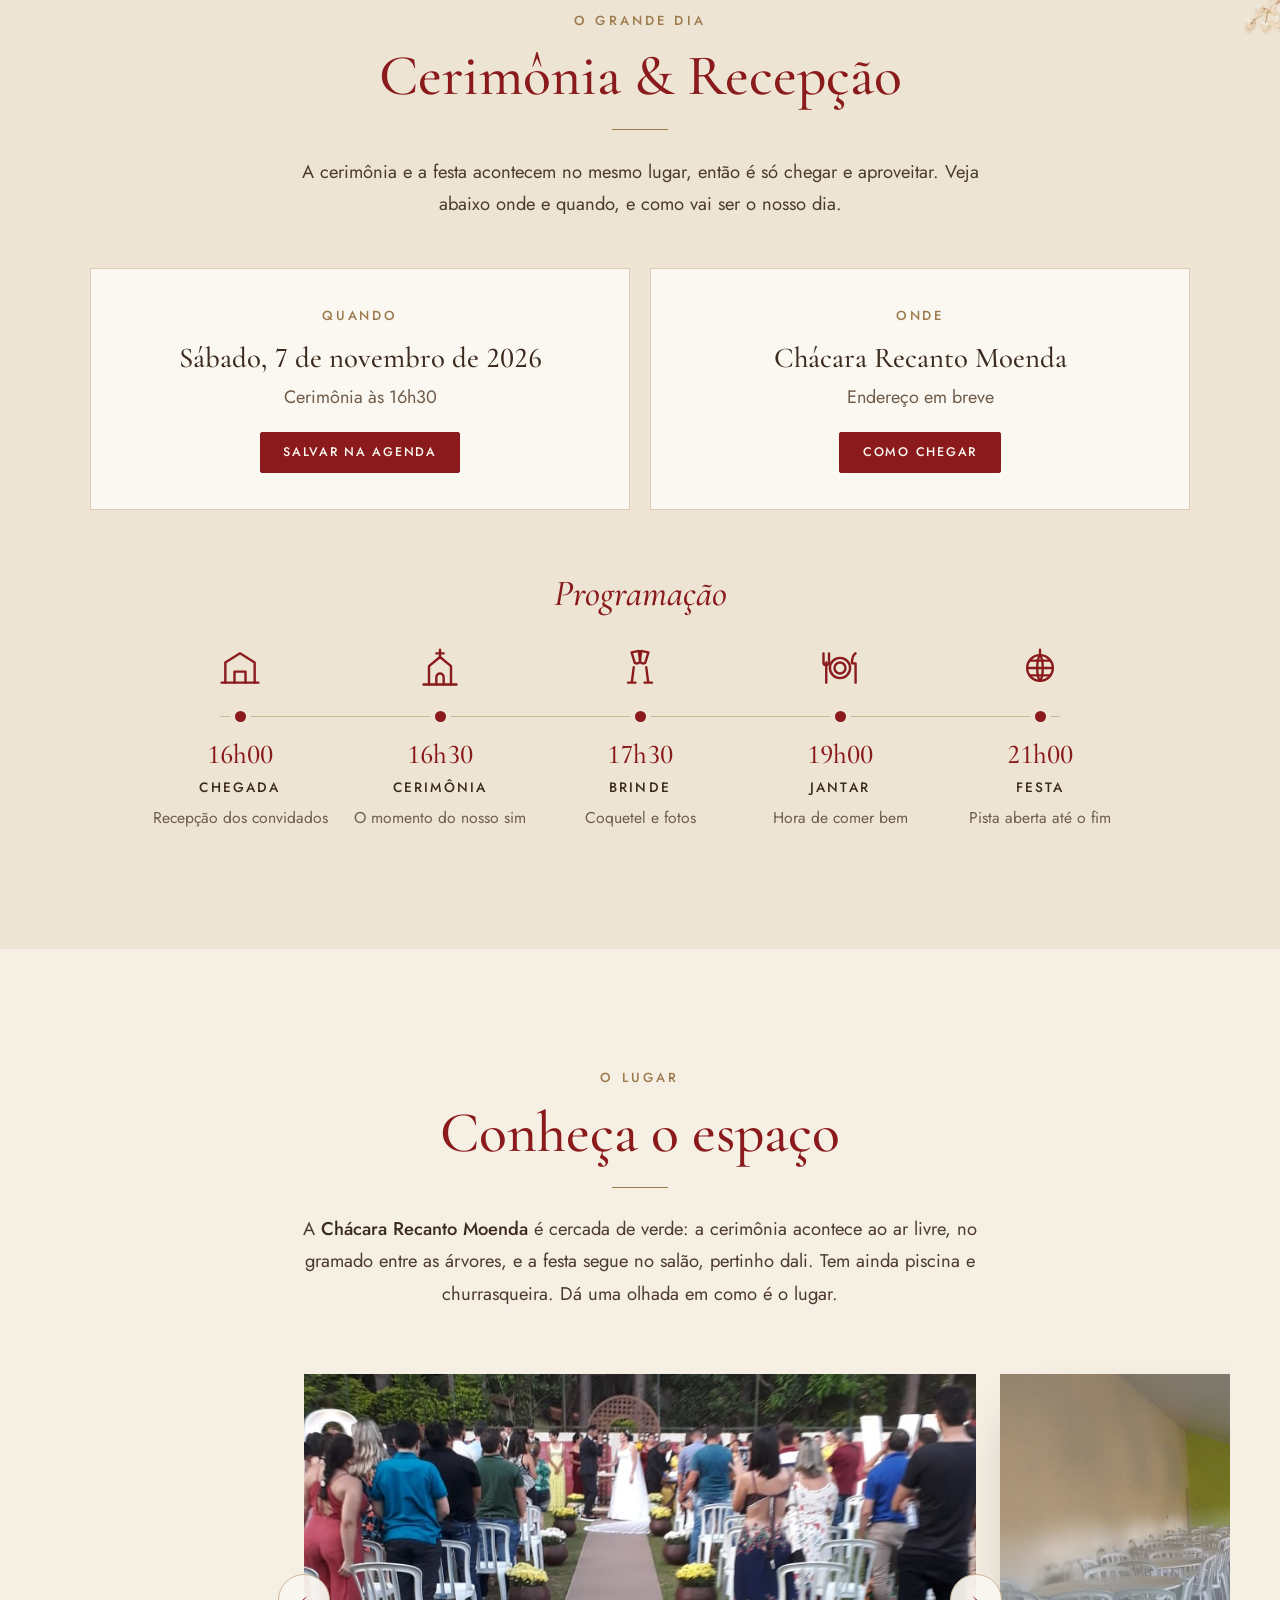
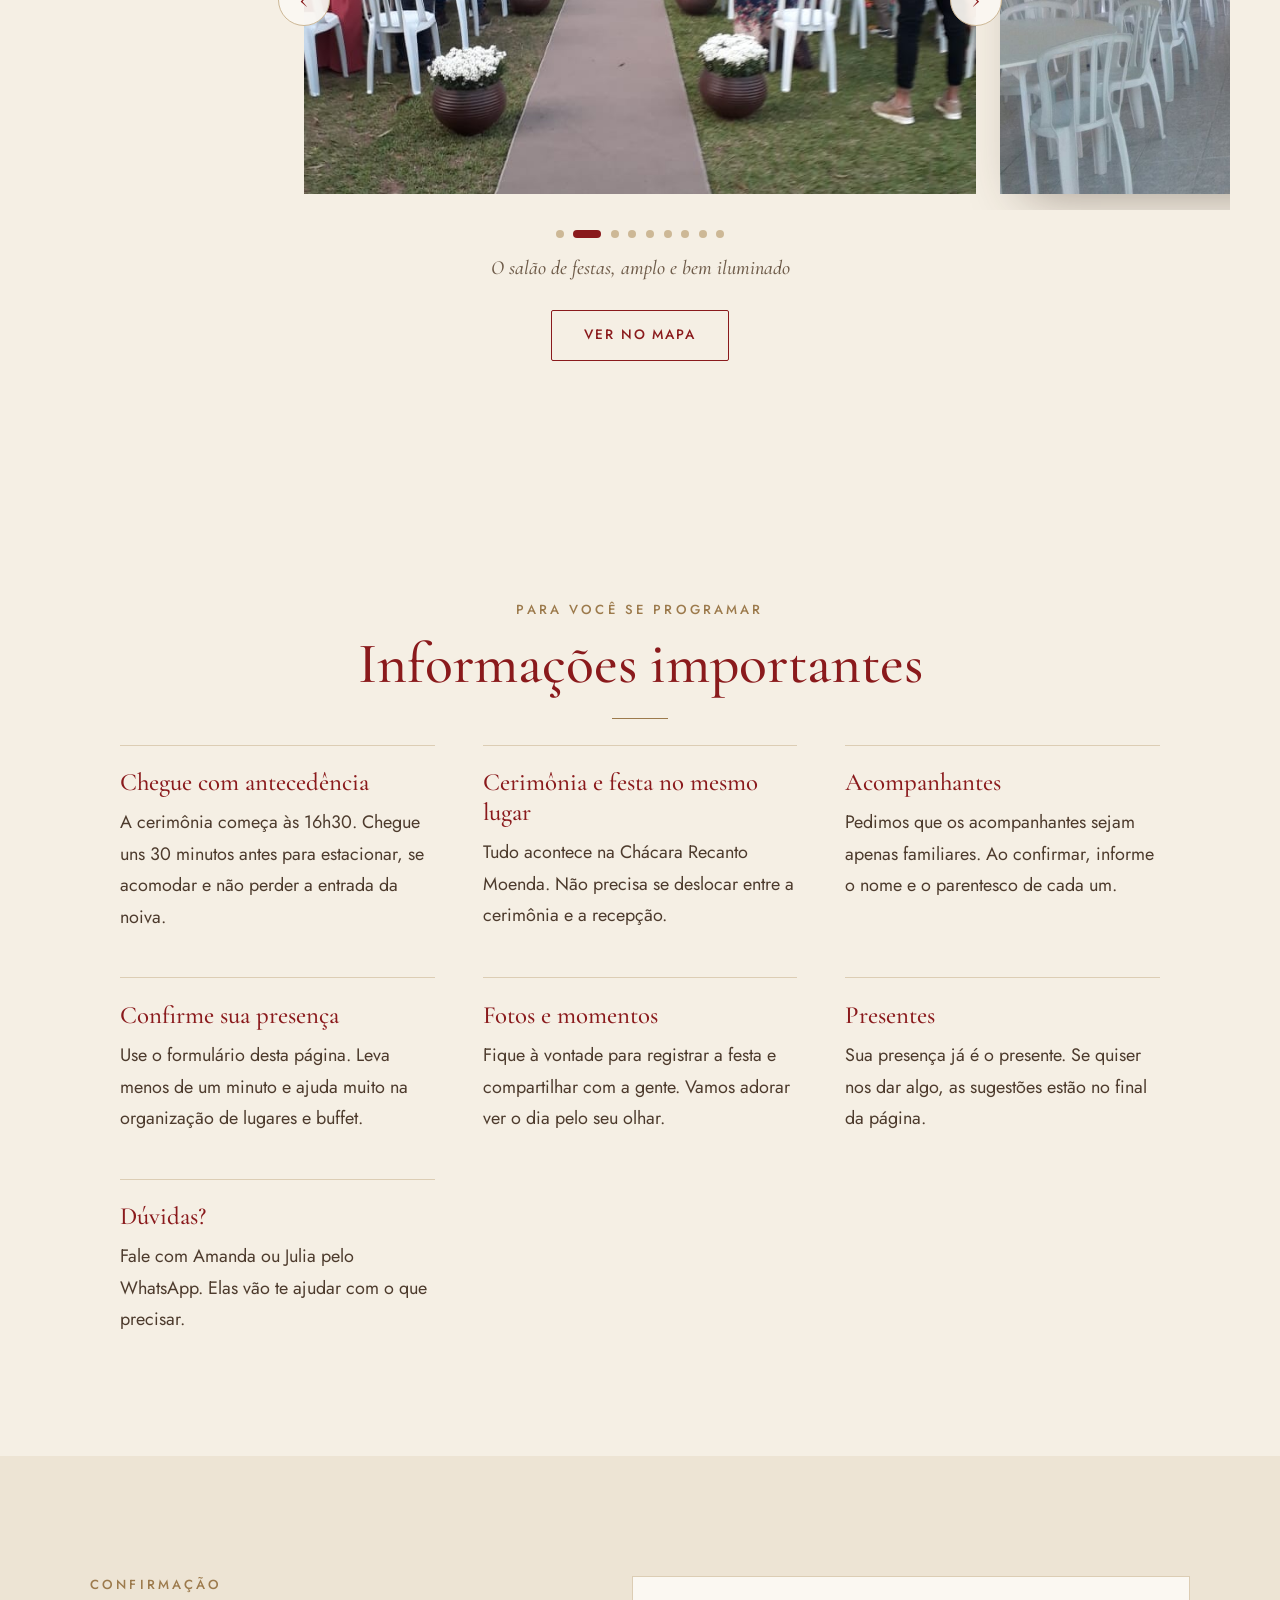
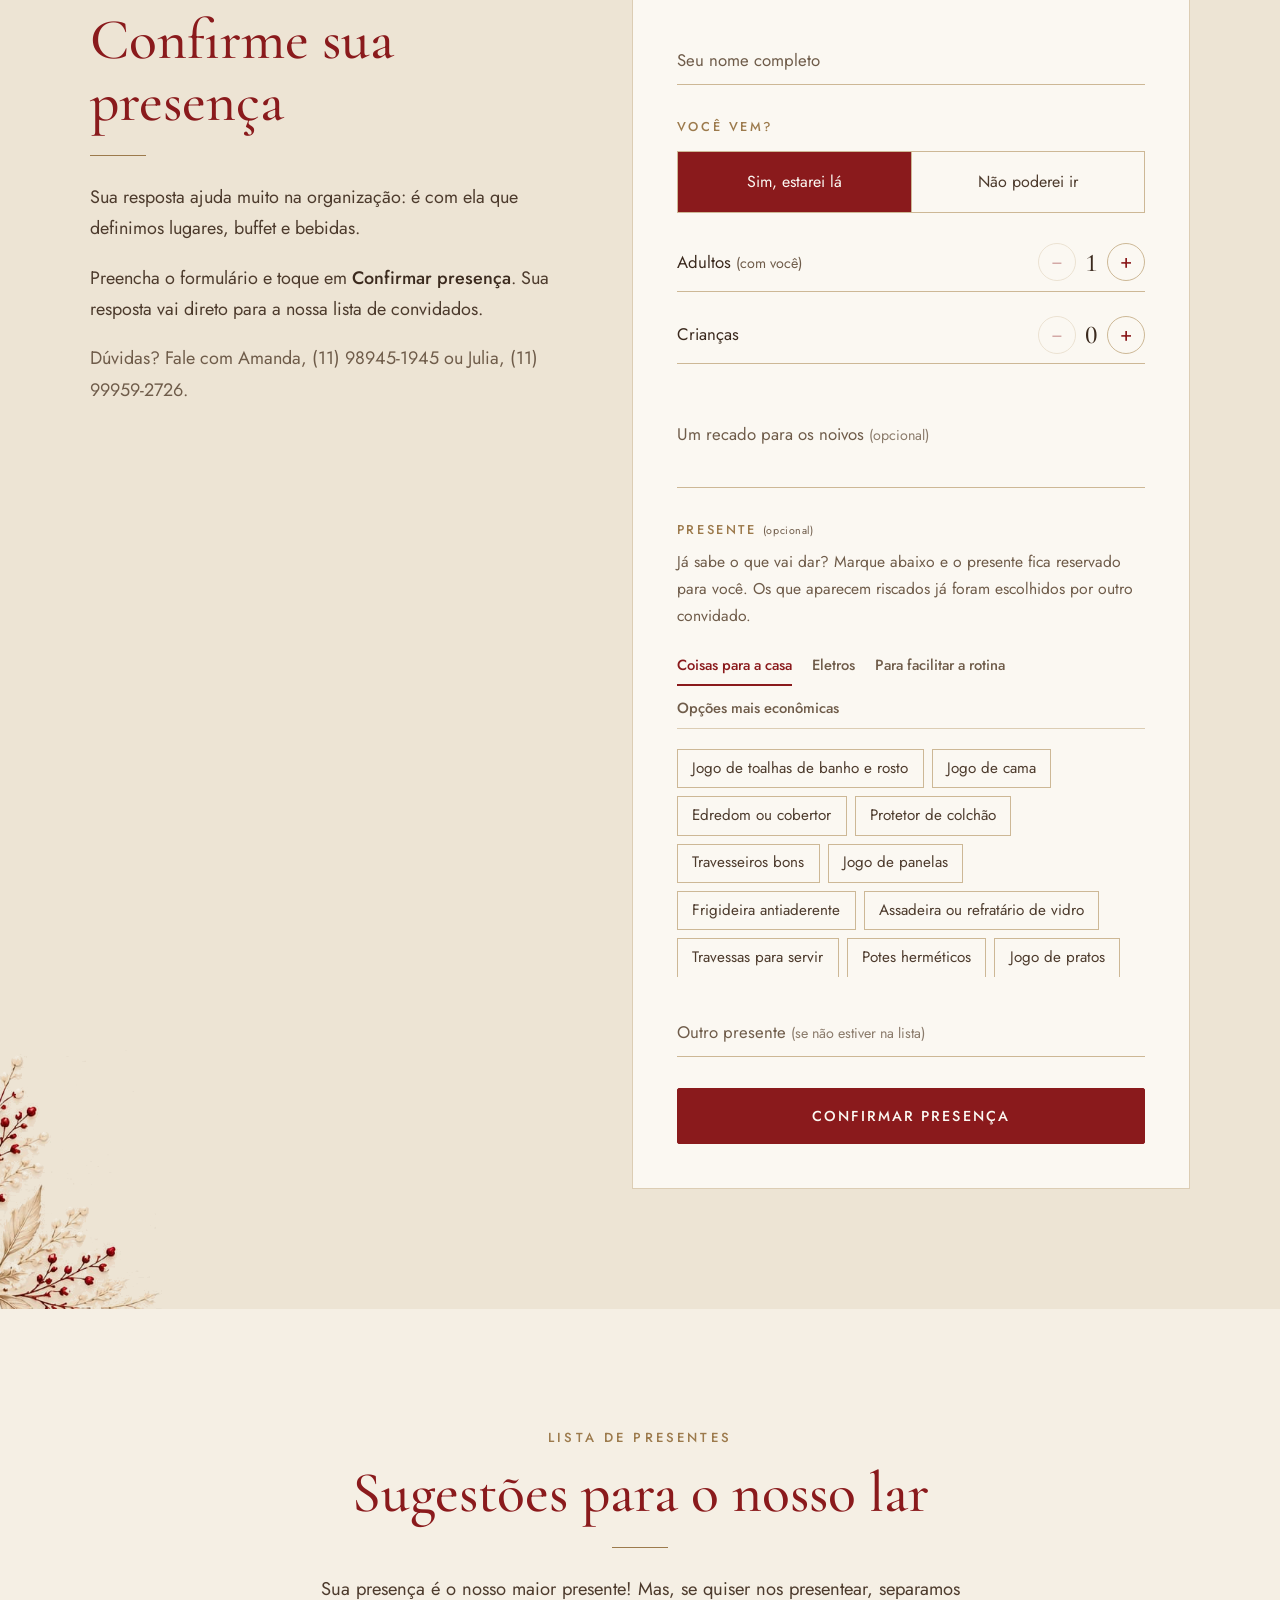
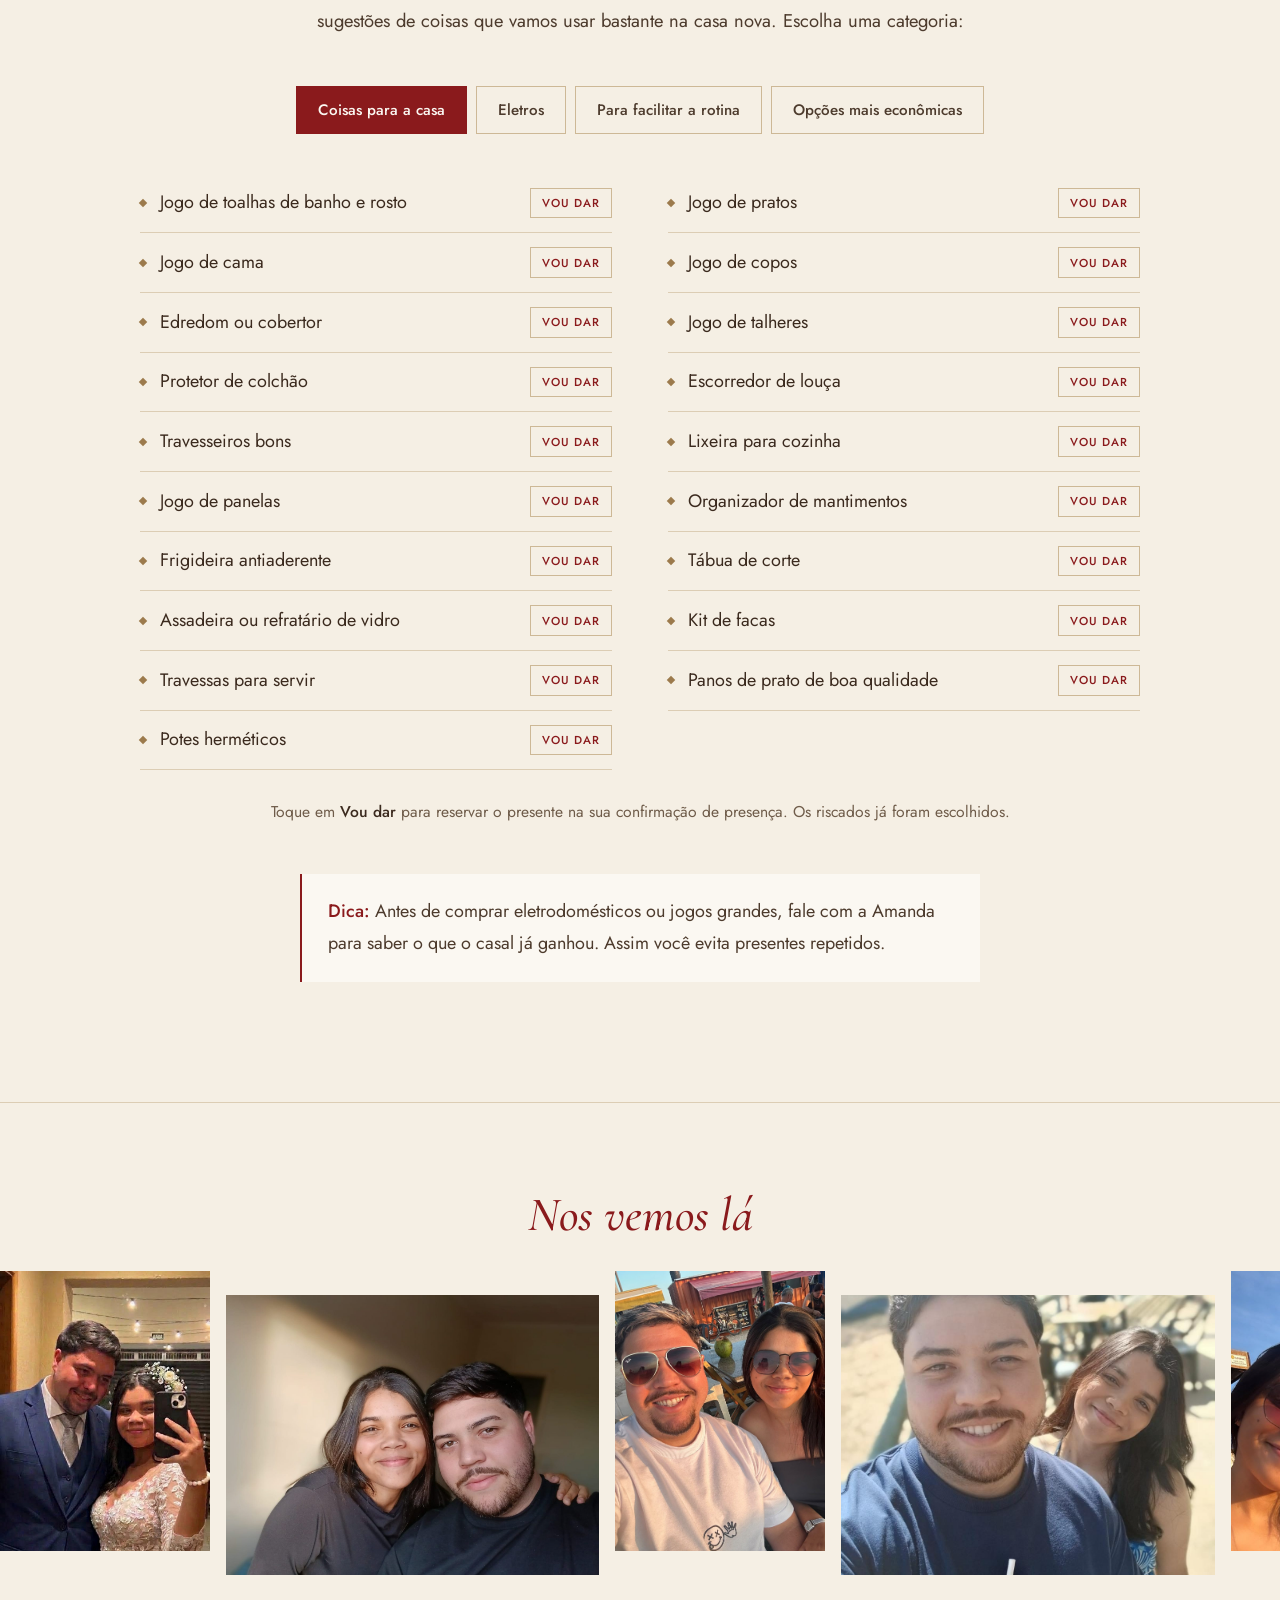
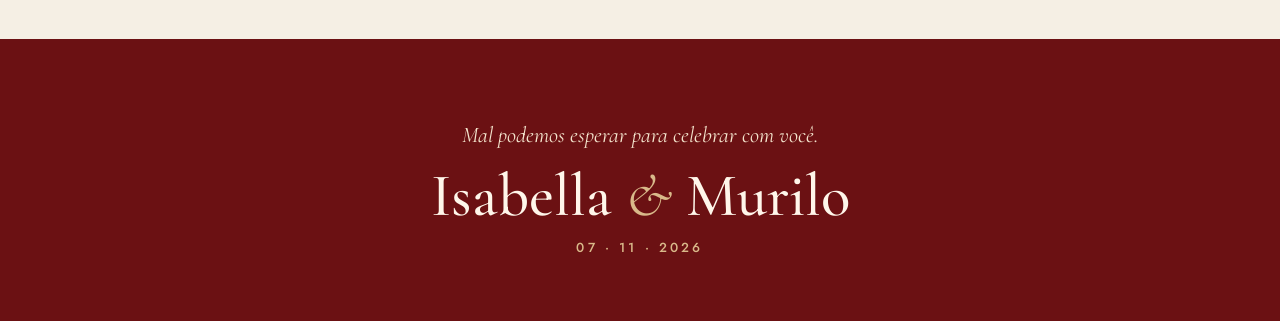
==== commit c5f75734: "Pergunta se o convidado quer comprar o presente no Mercado Livre Ao marcar um presente (na lista ou " ====
--- a/index.html
+++ b/index.html
@@ -35,7 +35,7 @@
   <link rel="preconnect" href="https://fonts.googleapis.com" />
   <link rel="preconnect" href="https://fonts.gstatic.com" crossorigin />
   <link href="https://fonts.googleapis.com/css2?family=Cormorant+Garamond:ital,wght@0,400;0,500;0,600;1,400;1,500&family=Jost:wght@300;400;500&display=swap" rel="stylesheet" />
-  <link rel="stylesheet" href="styles.css?v=26" />
+  <link rel="stylesheet" href="styles.css?v=27" />
 </head>
 <body>
   <nav class="nav" id="nav">
@@ -333,12 +333,27 @@
     <p class="eyebrow" data-bind="dataCurta"></p>
   </footer>
 
+  <dialog class="modal" id="compraModal" aria-labelledby="compraTitulo">
+    <span class="modal__icon" aria-hidden="true">♥</span>
+    <p class="eyebrow">Presente escolhido</p>
+    <h3 class="modal__title" id="compraTitulo">Quer comprar agora pela internet?</h3>
+    <p class="modal__item" id="compraItem"></p>
+    <p class="modal__text">
+      Podemos abrir o <span id="compraLoja"></span> já com a busca desse presente.
+      Ele fica reservado para você quando enviar a confirmação de presença.
+    </p>
+    <div class="modal__actions">
+      <a class="btn" id="compraSim" target="_blank" rel="noopener">Sim, ver na loja</a>
+      <button type="button" class="btn btn--ghost" id="compraNao">Não, obrigado</button>
+    </div>
+  </dialog>
+
   <div class="lightbox" id="lightbox" hidden>
     <button class="lightbox__close" aria-label="Fechar">×</button>
     <img alt="" />
   </div>
 
-  <script src="config.js?v=26"></script>
-  <script src="script.js?v=26"></script>
+  <script src="config.js?v=27"></script>
+  <script src="script.js?v=27"></script>
 </body>
 </html>
--- a/styles.css
+++ b/styles.css
@@ -678,3 +678,20 @@
 .rsvp-done p { margin: 0; }
 .rsvp-done__whats { display: flex; flex-wrap: wrap; gap: 0.6rem; justify-content: center; }
 .link-btn { background: none; border: 0; padding: 0; font: inherit; font-size: 0.95rem; color: var(--wine); text-decoration: underline; cursor: pointer; }
+
+/* Modal "quer comprar online?" */
+.modal {
+  width: min(440px, calc(100vw - 32px)); padding: 2.25rem 1.75rem 1.75rem;
+  border: 1px solid var(--line); background: var(--paper); color: var(--text);
+  text-align: center; box-shadow: 0 24px 60px rgba(59, 42, 30, 0.25);
+}
+.modal[open] { animation: modalIn 0.28s ease both; }
+.modal::backdrop { background: rgba(43, 25, 18, 0.55); backdrop-filter: blur(2px); }
+@keyframes modalIn { from { opacity: 0; transform: translateY(12px) scale(0.98); } to { opacity: 1; transform: none; } }
+.modal__icon { display: block; font-size: 1.6rem; color: var(--wine); line-height: 1; margin-bottom: 0.6rem; }
+.modal .eyebrow { margin-bottom: 0.3rem; }
+.modal__title { margin: 0; font: 500 1.9rem/1.15 var(--serif); color: var(--wine); }
+.modal__item { margin: 0.9rem 0 0.4rem; font: italic 500 1.35rem/1.3 var(--serif); color: var(--ink); }
+.modal__text { margin: 0 0 1.5rem; font-size: 0.98rem; color: var(--muted); }
+.modal__actions { display: grid; gap: 0.6rem; }
+.modal__actions .btn { width: 100%; text-align: center; line-height: 1.35; }
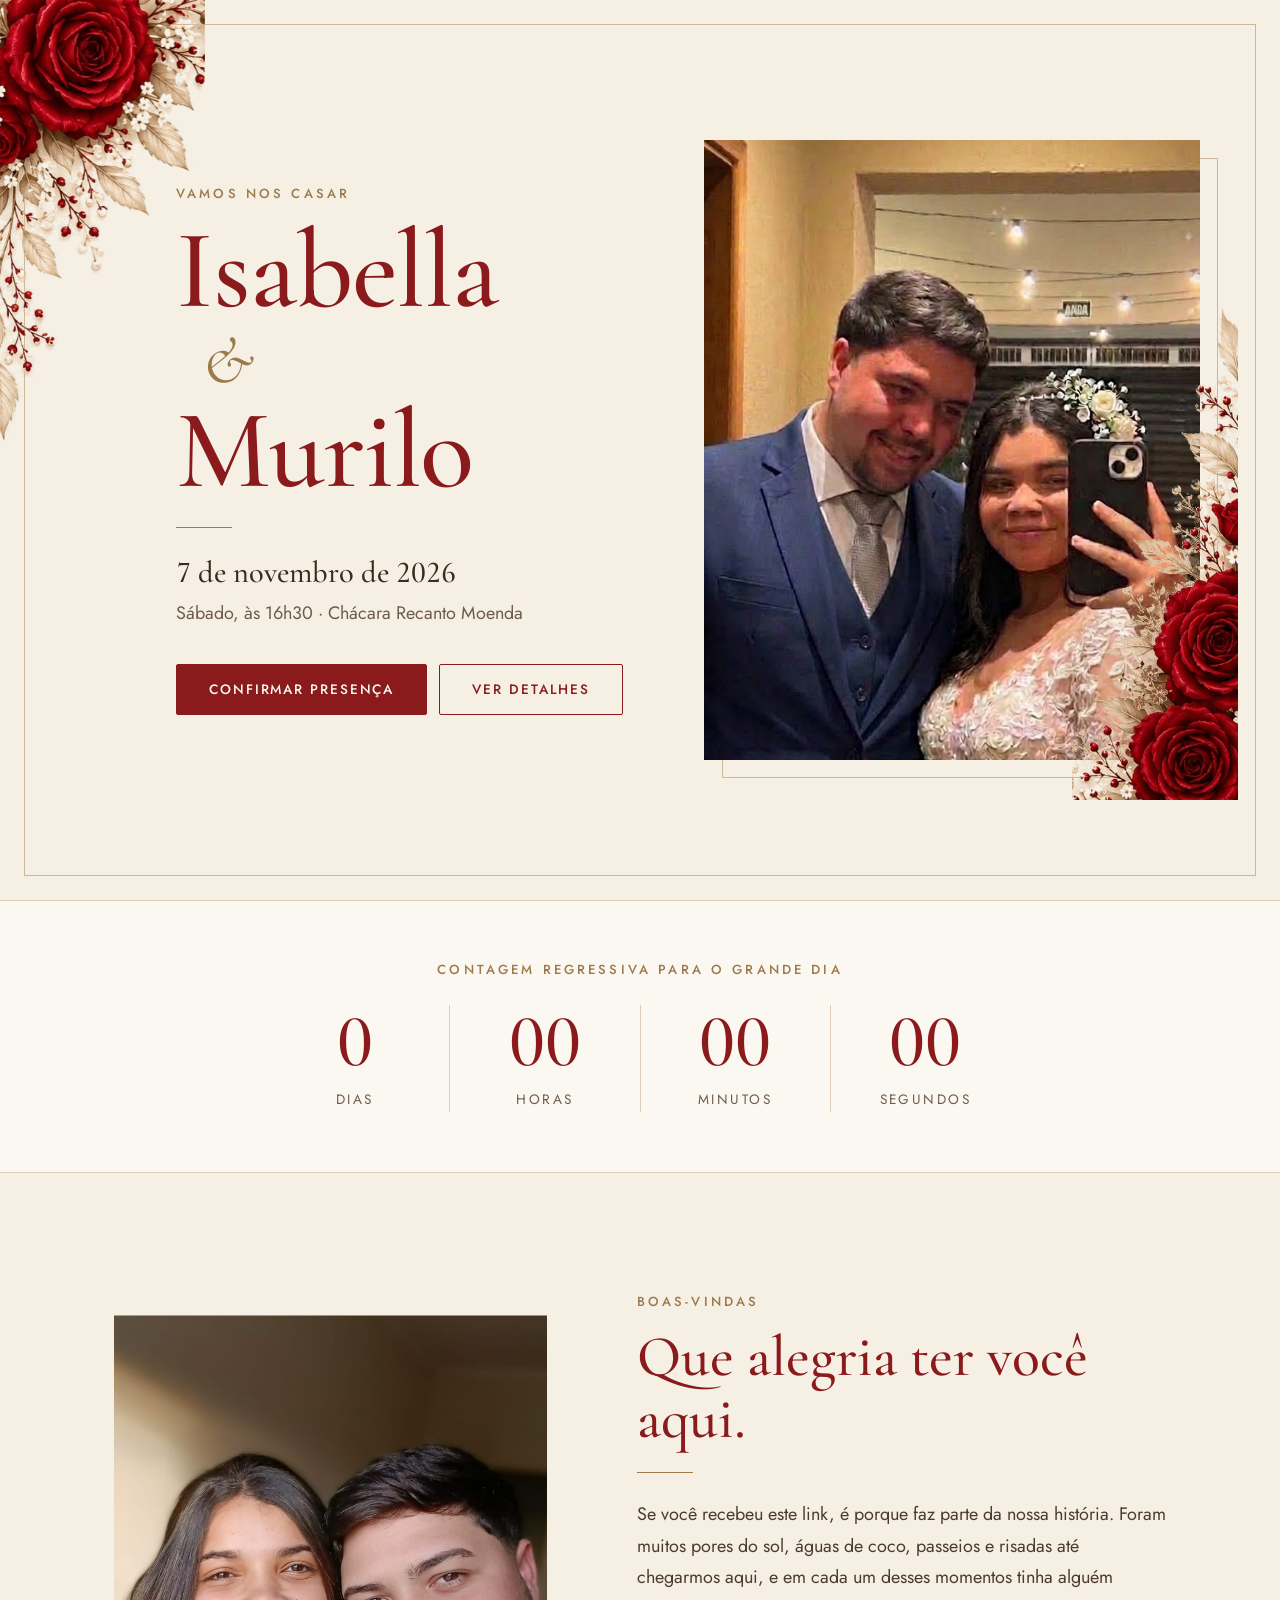
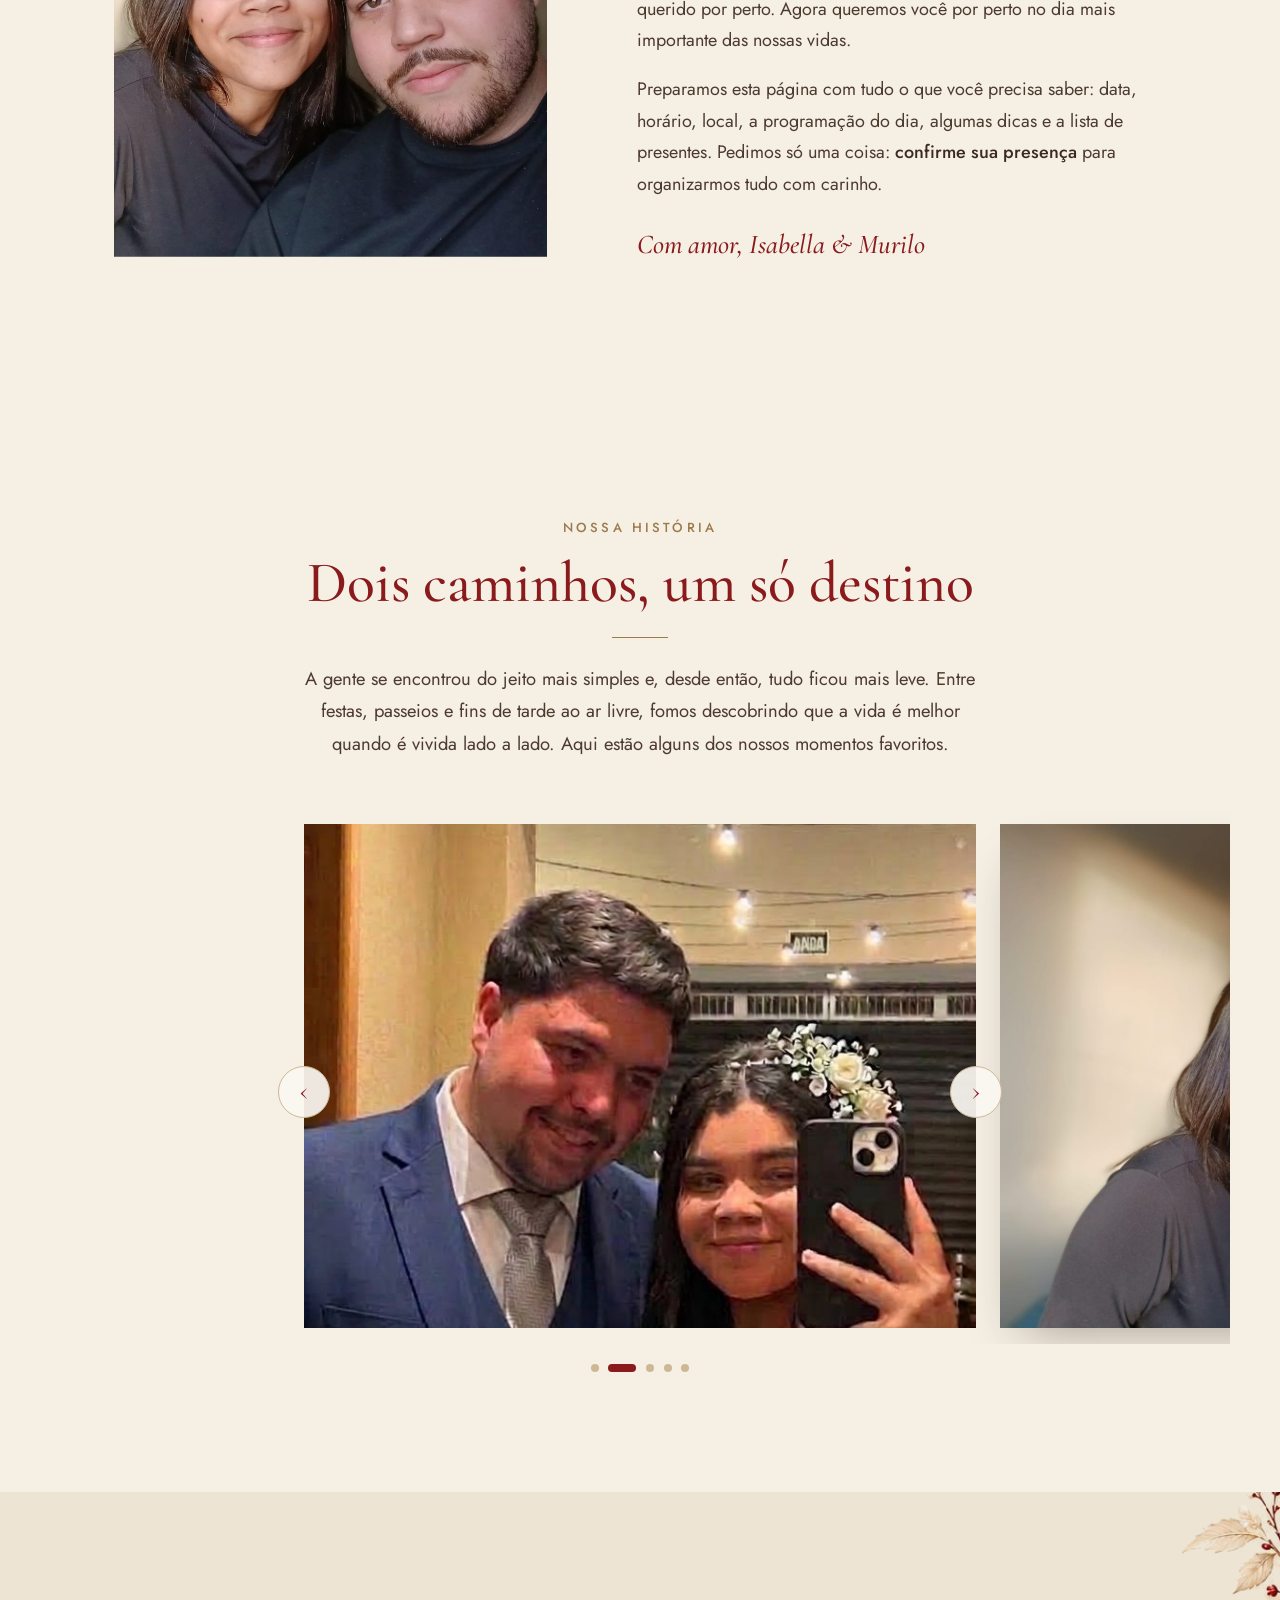
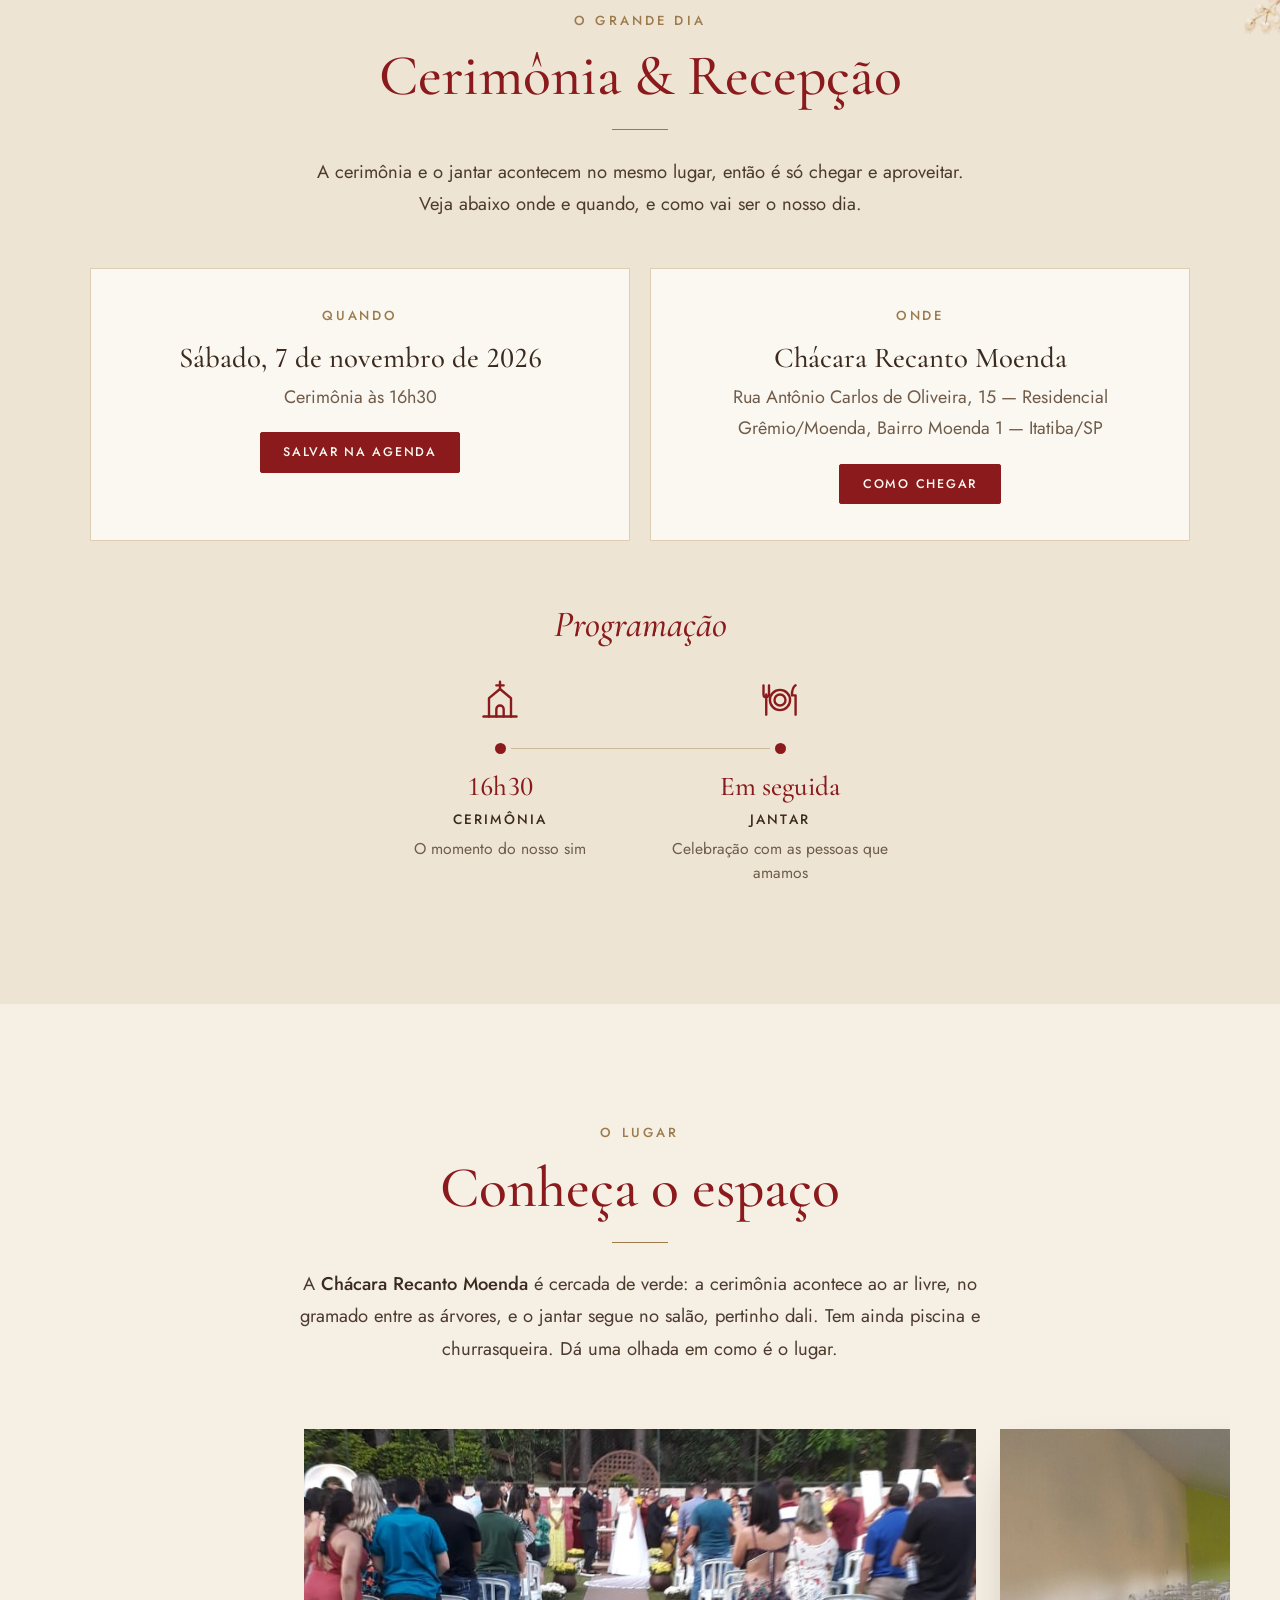
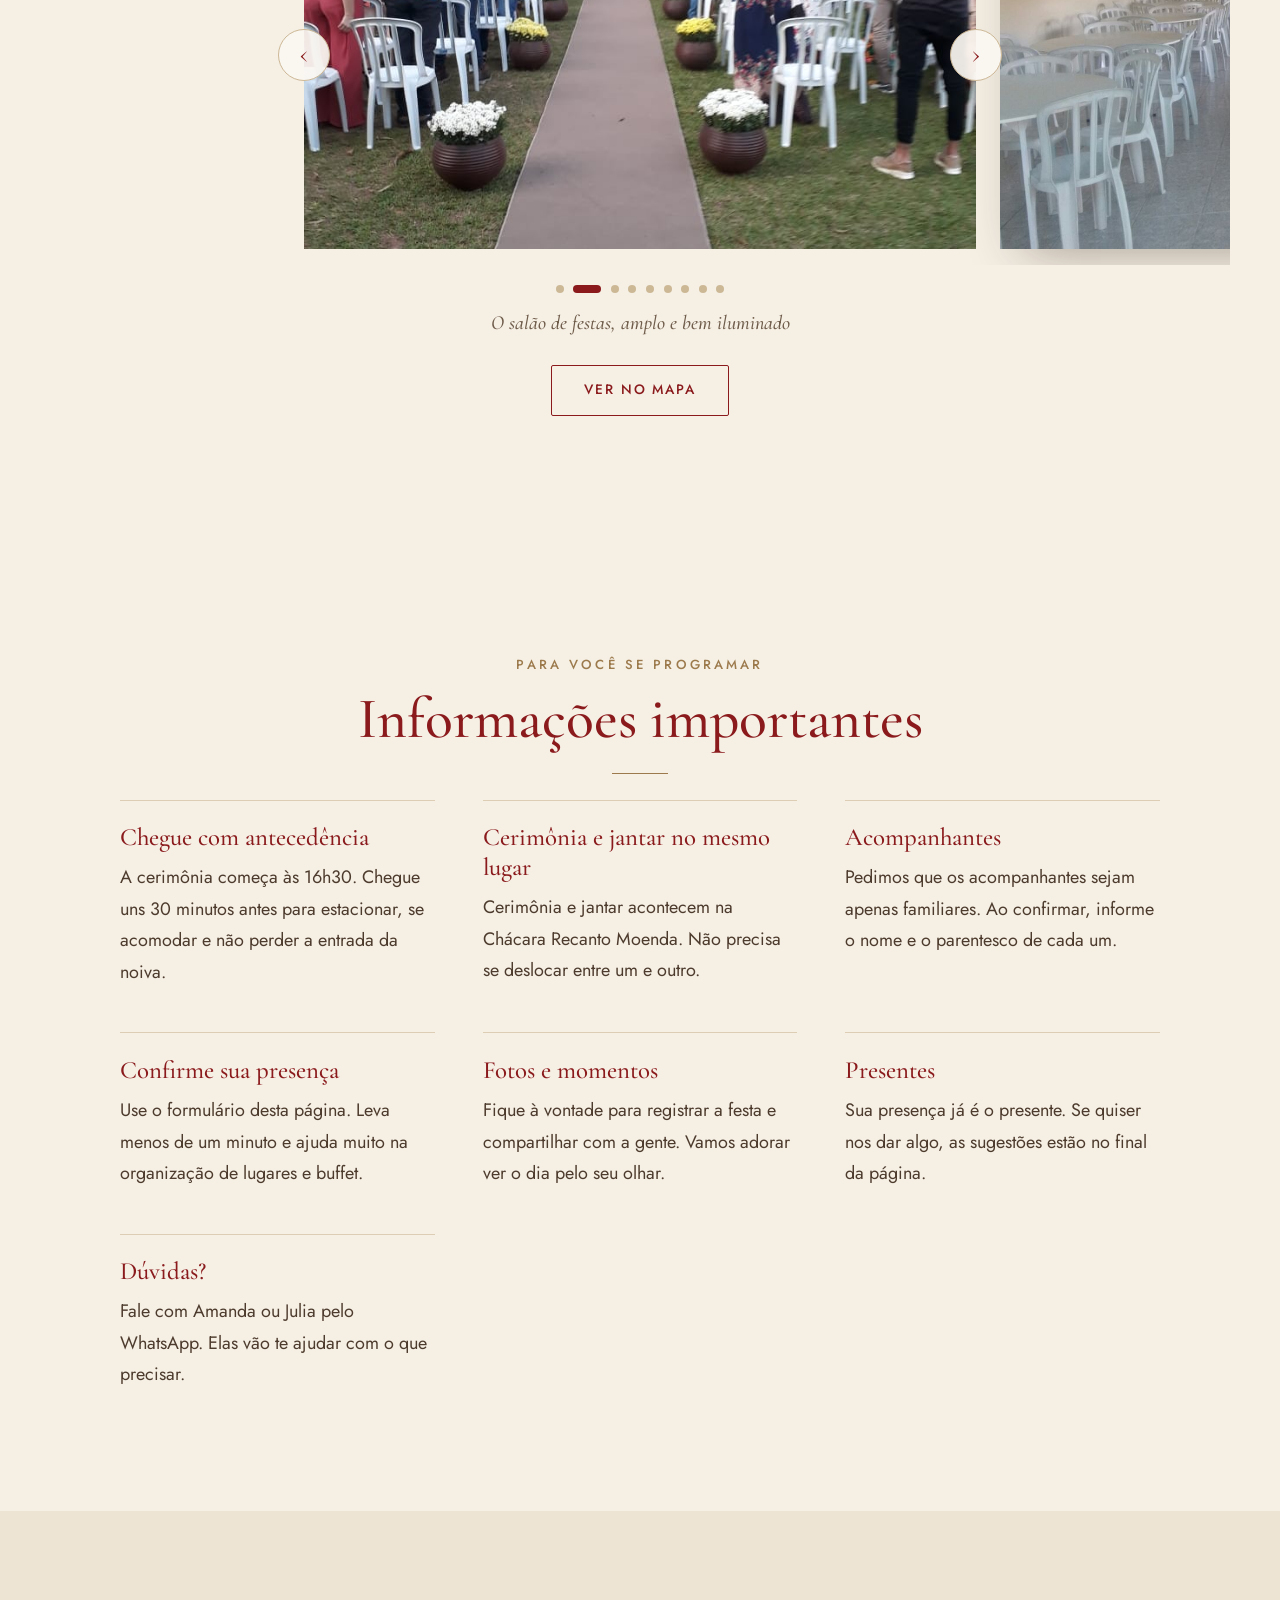
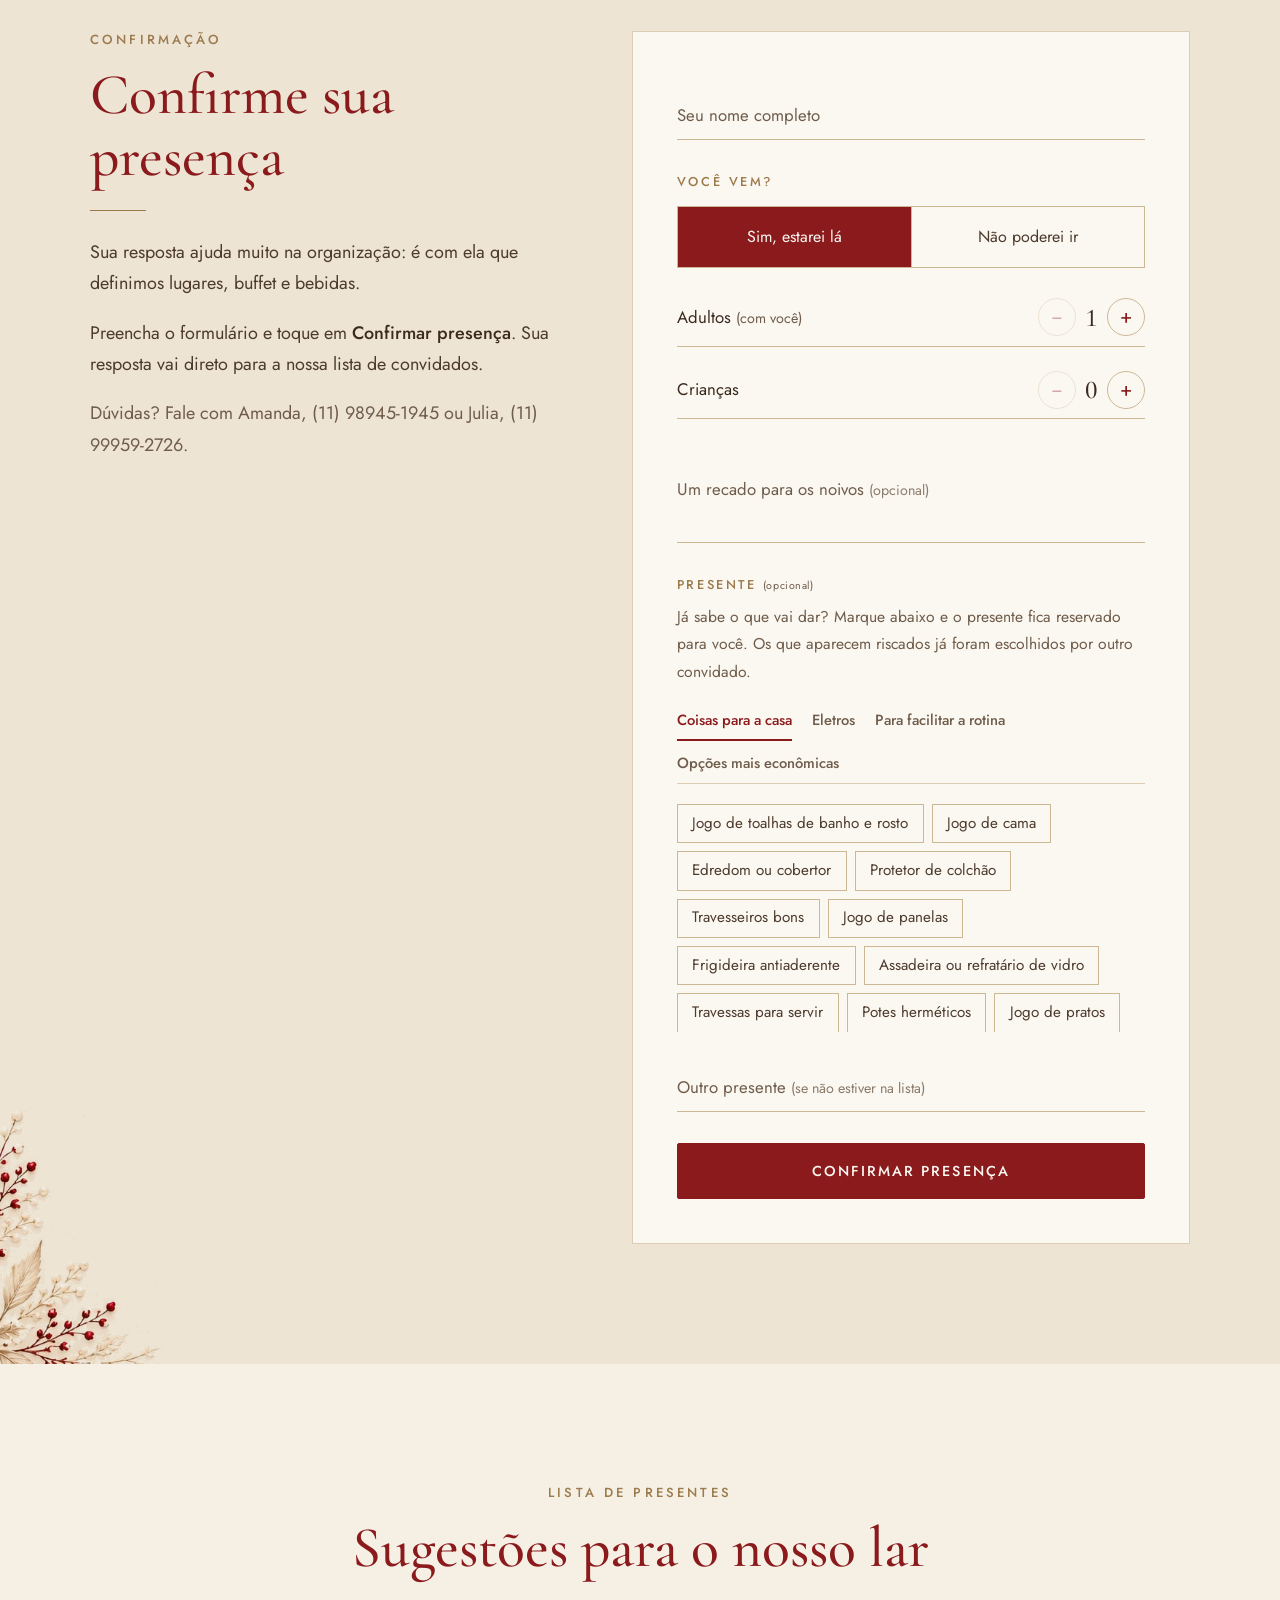
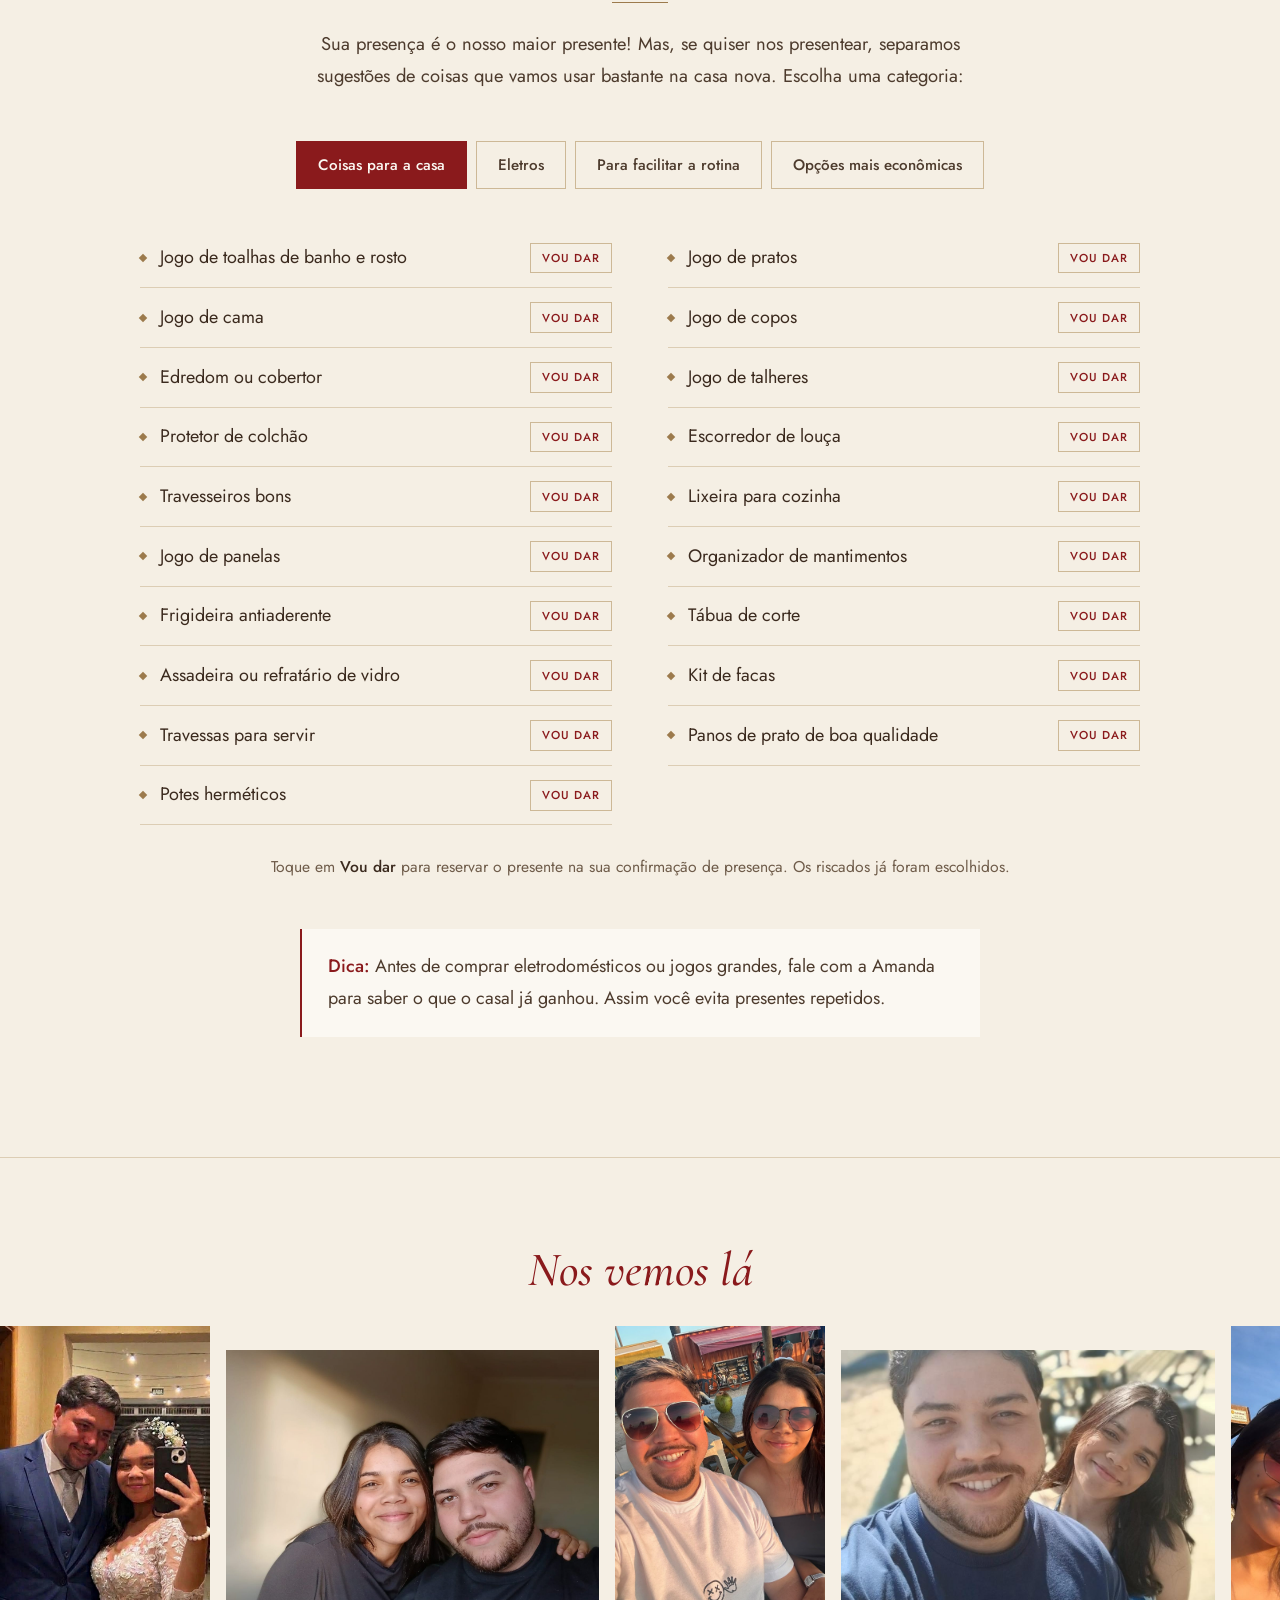
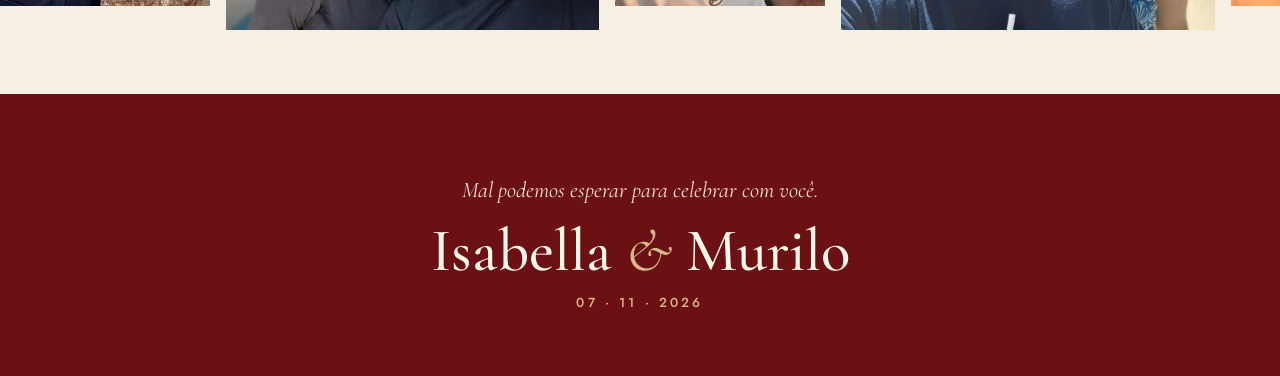
==== commit 20166c13: "Endereço da chácara e programação: cerimônia e jantar - Rua Antônio Carlos de Oliveira, 15, Residenc" ====
--- a/index.html
+++ b/index.html
@@ -35,7 +35,7 @@
   <link rel="preconnect" href="https://fonts.googleapis.com" />
   <link rel="preconnect" href="https://fonts.gstatic.com" crossorigin />
   <link href="https://fonts.googleapis.com/css2?family=Cormorant+Garamond:ital,wght@0,400;0,500;0,600;1,400;1,500&family=Jost:wght@300;400;500&display=swap" rel="stylesheet" />
-  <link rel="stylesheet" href="styles.css?v=27" />
+  <link rel="stylesheet" href="styles.css?v=28" />
 </head>
 <body>
   <nav class="nav" id="nav">
@@ -144,7 +144,7 @@
         <h2 class="title">Cerimônia &amp; Recepção</h2>
         <span class="rule rule--center" aria-hidden="true"></span>
         <p class="lead">
-          A cerimônia e a festa acontecem no mesmo lugar, então é só chegar e aproveitar.
+          A cerimônia e o jantar acontecem no mesmo lugar, então é só chegar e aproveitar.
           Veja abaixo onde e quando, e como vai ser o nosso dia.
         </p>
 
@@ -181,7 +181,7 @@
       <span class="rule rule--center" aria-hidden="true"></span>
       <p class="lead">
         A <strong data-bind="localNome"></strong> é cercada de verde: a cerimônia acontece ao ar livre,
-        no gramado entre as árvores, e a festa segue no salão, pertinho dali. Tem ainda piscina
+        no gramado entre as árvores, e o jantar segue no salão, pertinho dali. Tem ainda piscina
         e churrasqueira. Dá uma olhada em como é o lugar.
       </p>
       <div class="carousel carousel--local" id="venue" aria-roledescription="carrossel">
@@ -353,7 +353,7 @@
     <img alt="" />
   </div>
 
-  <script src="config.js?v=27"></script>
-  <script src="script.js?v=27"></script>
+  <script src="config.js?v=28"></script>
+  <script src="script.js?v=28"></script>
 </body>
 </html>
--- a/styles.css
+++ b/styles.css
@@ -243,11 +243,11 @@
 
 /* TIMELINE */
 .timeline {
-  list-style: none; margin: 0 auto; padding: 0; max-width: 1000px;
+  list-style: none; margin: 0 auto; padding: 0; max-width: min(1000px, calc(var(--n, 5) * 280px));
   display: grid; grid-template-columns: repeat(auto-fit, minmax(150px, 1fr)); position: relative;
 }
 .timeline::before {
-  content: ""; position: absolute; left: 8%; right: 8%; top: 70px; height: 1px; background: var(--gold-soft);
+  content: ""; position: absolute; left: calc(50% / var(--n, 5)); right: calc(50% / var(--n, 5)); top: 70px; height: 1px; background: var(--gold-soft);
 }
 .timeline li { position: relative; padding: 0 0.5rem; }
 .timeline svg { width: 44px; height: 44px; color: var(--wine); margin: 0 auto 3.2rem; display: block; stroke-width: 1.3; }
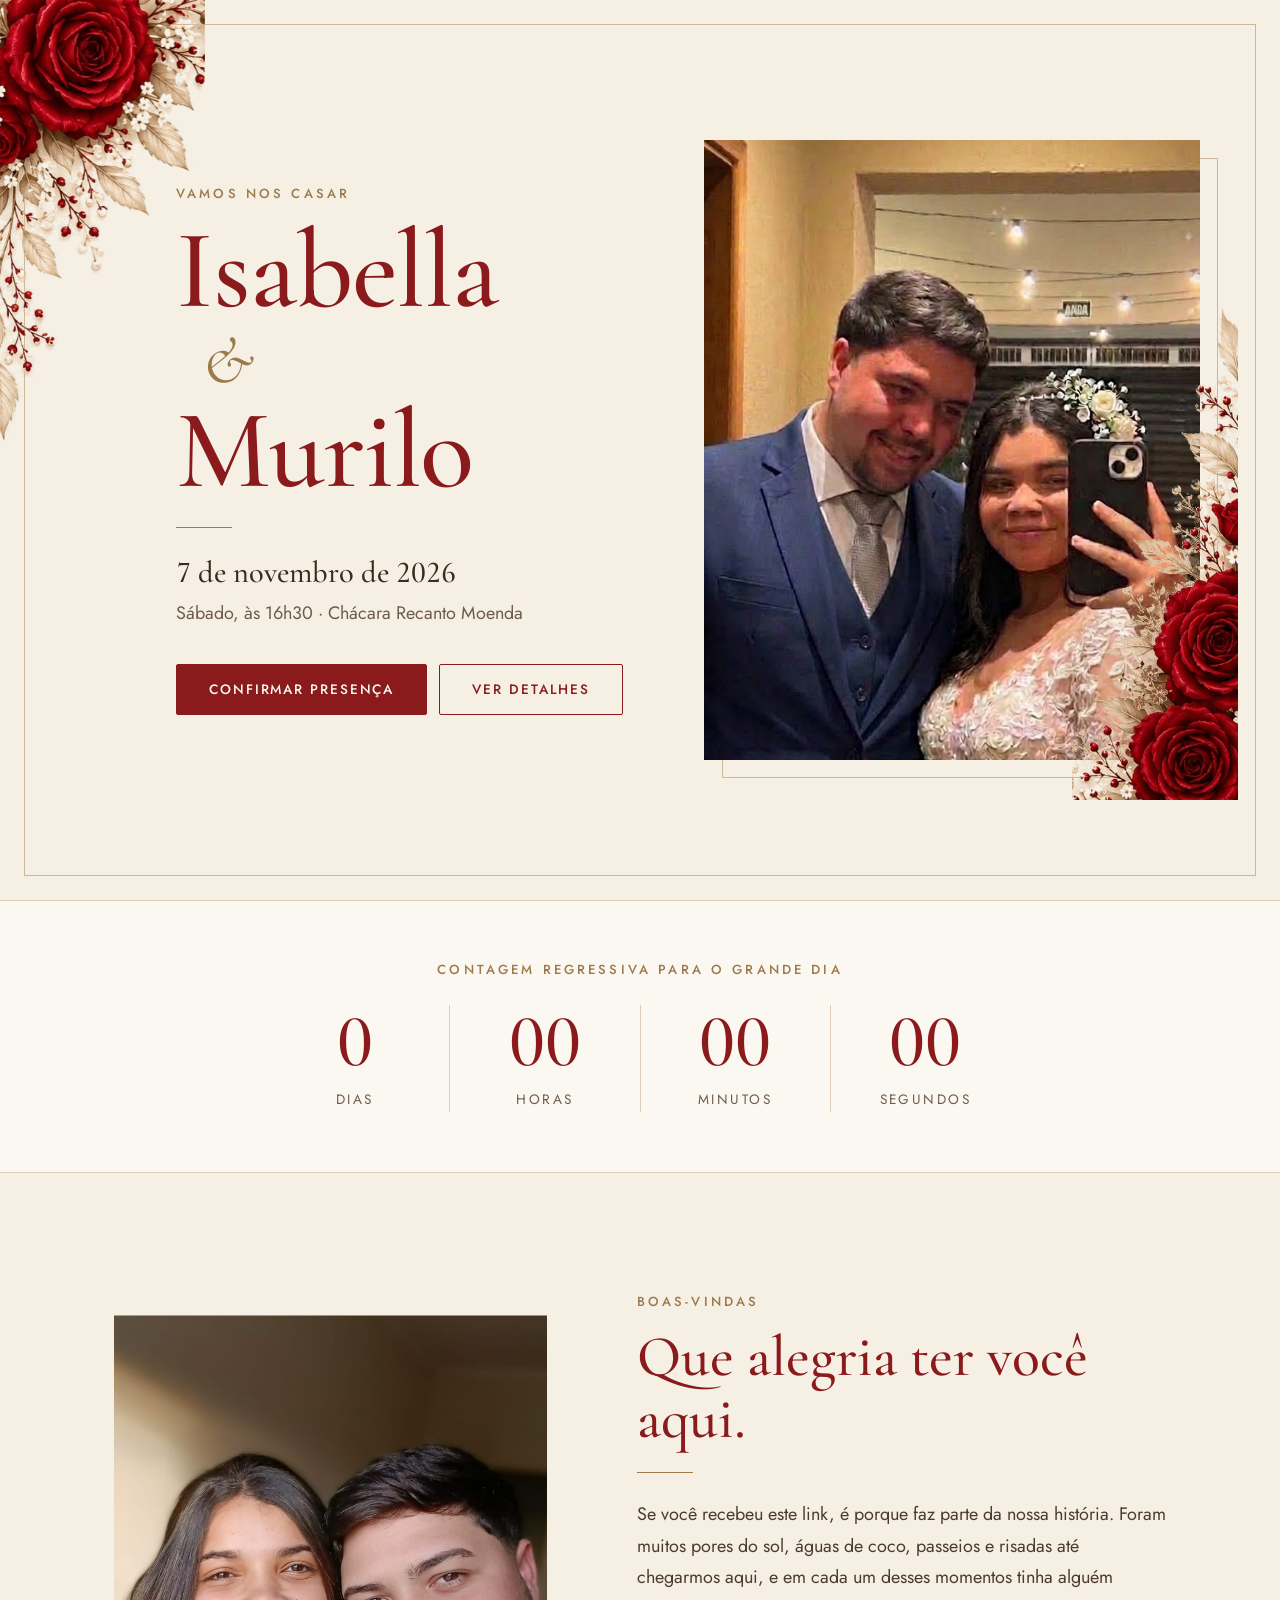
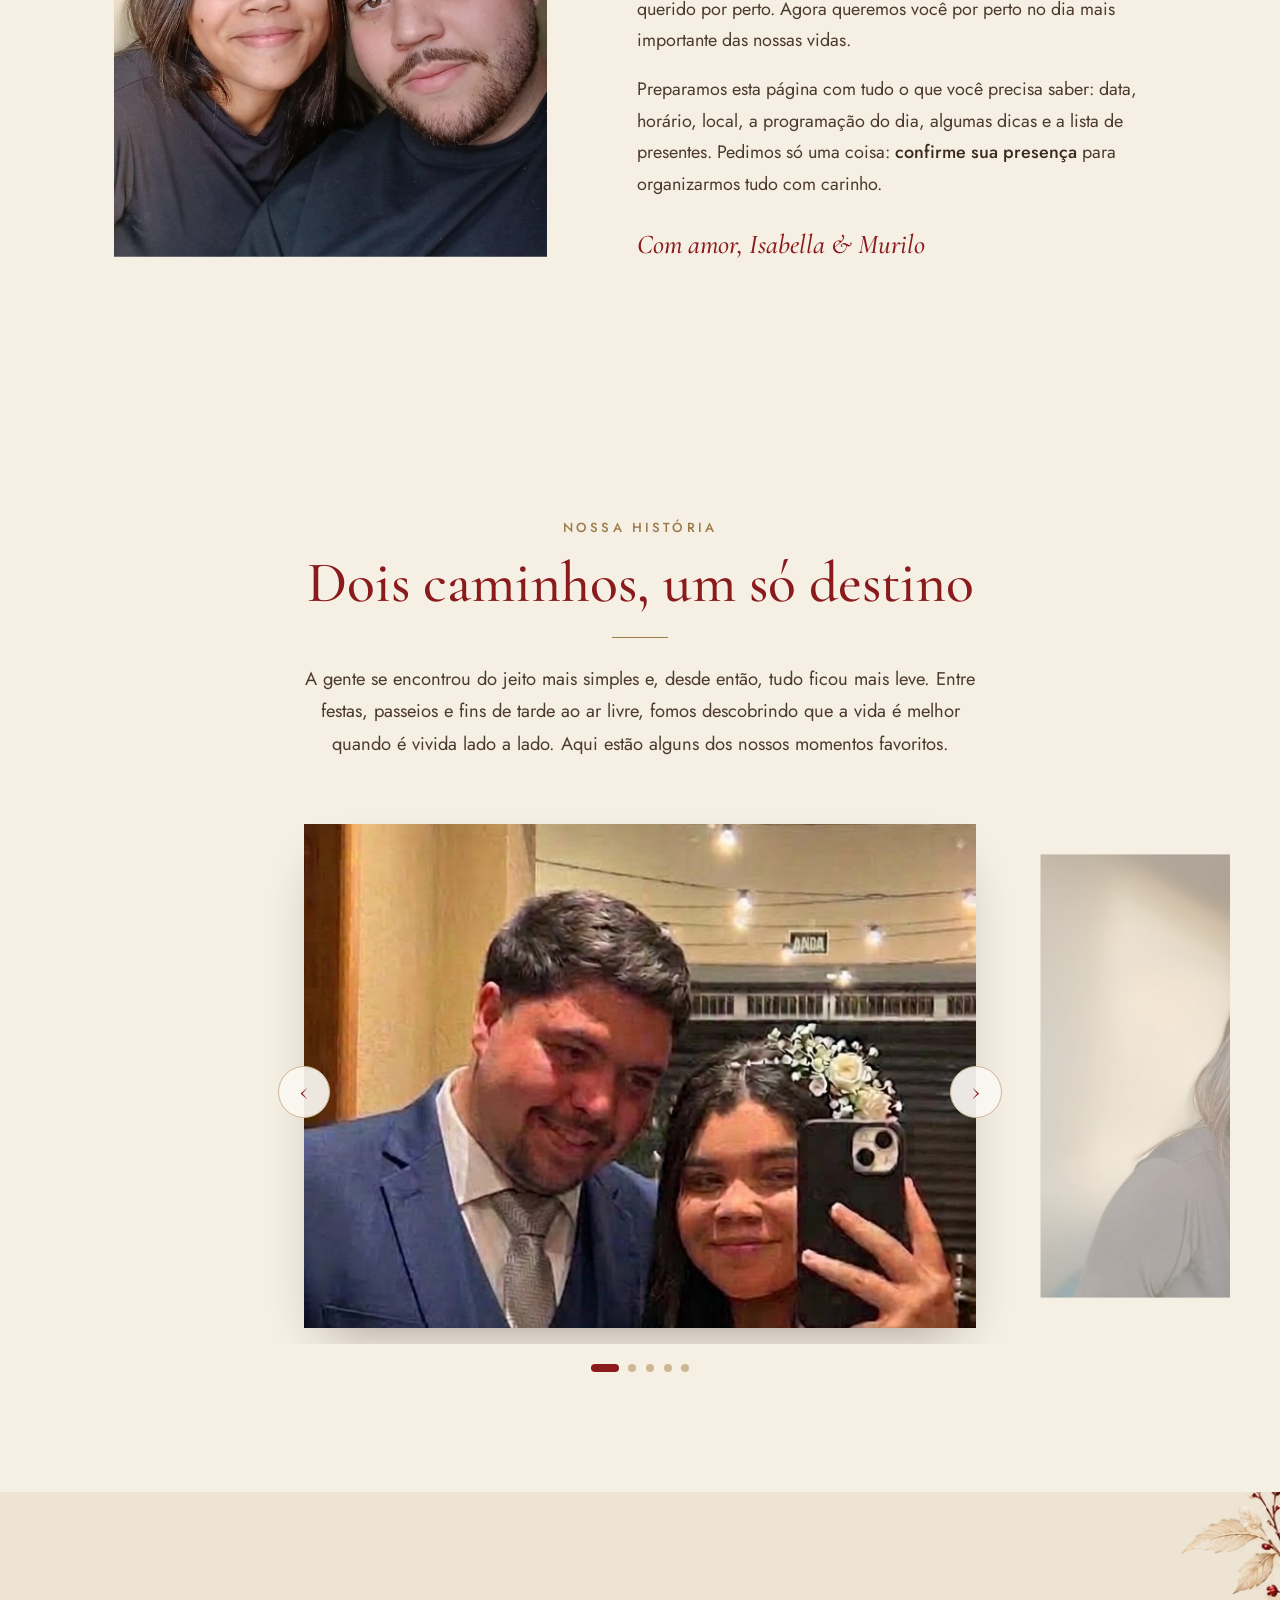
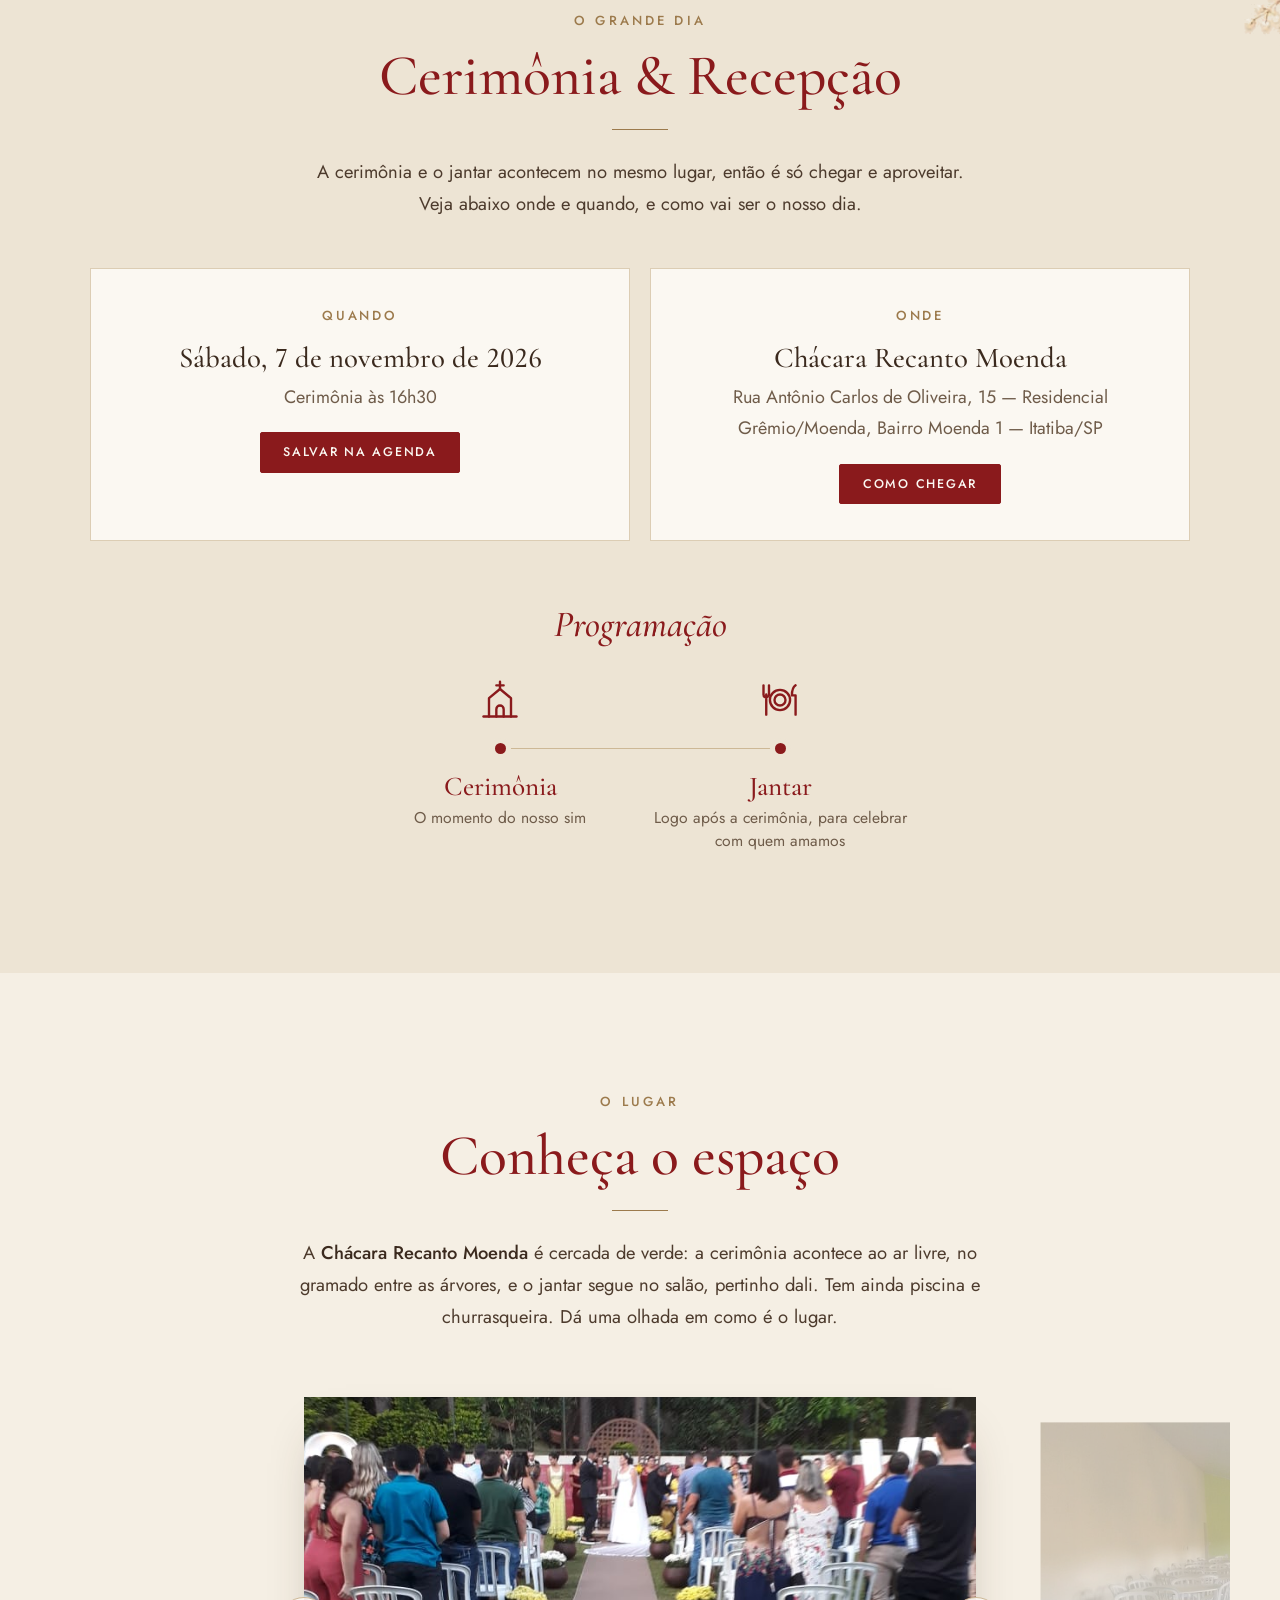
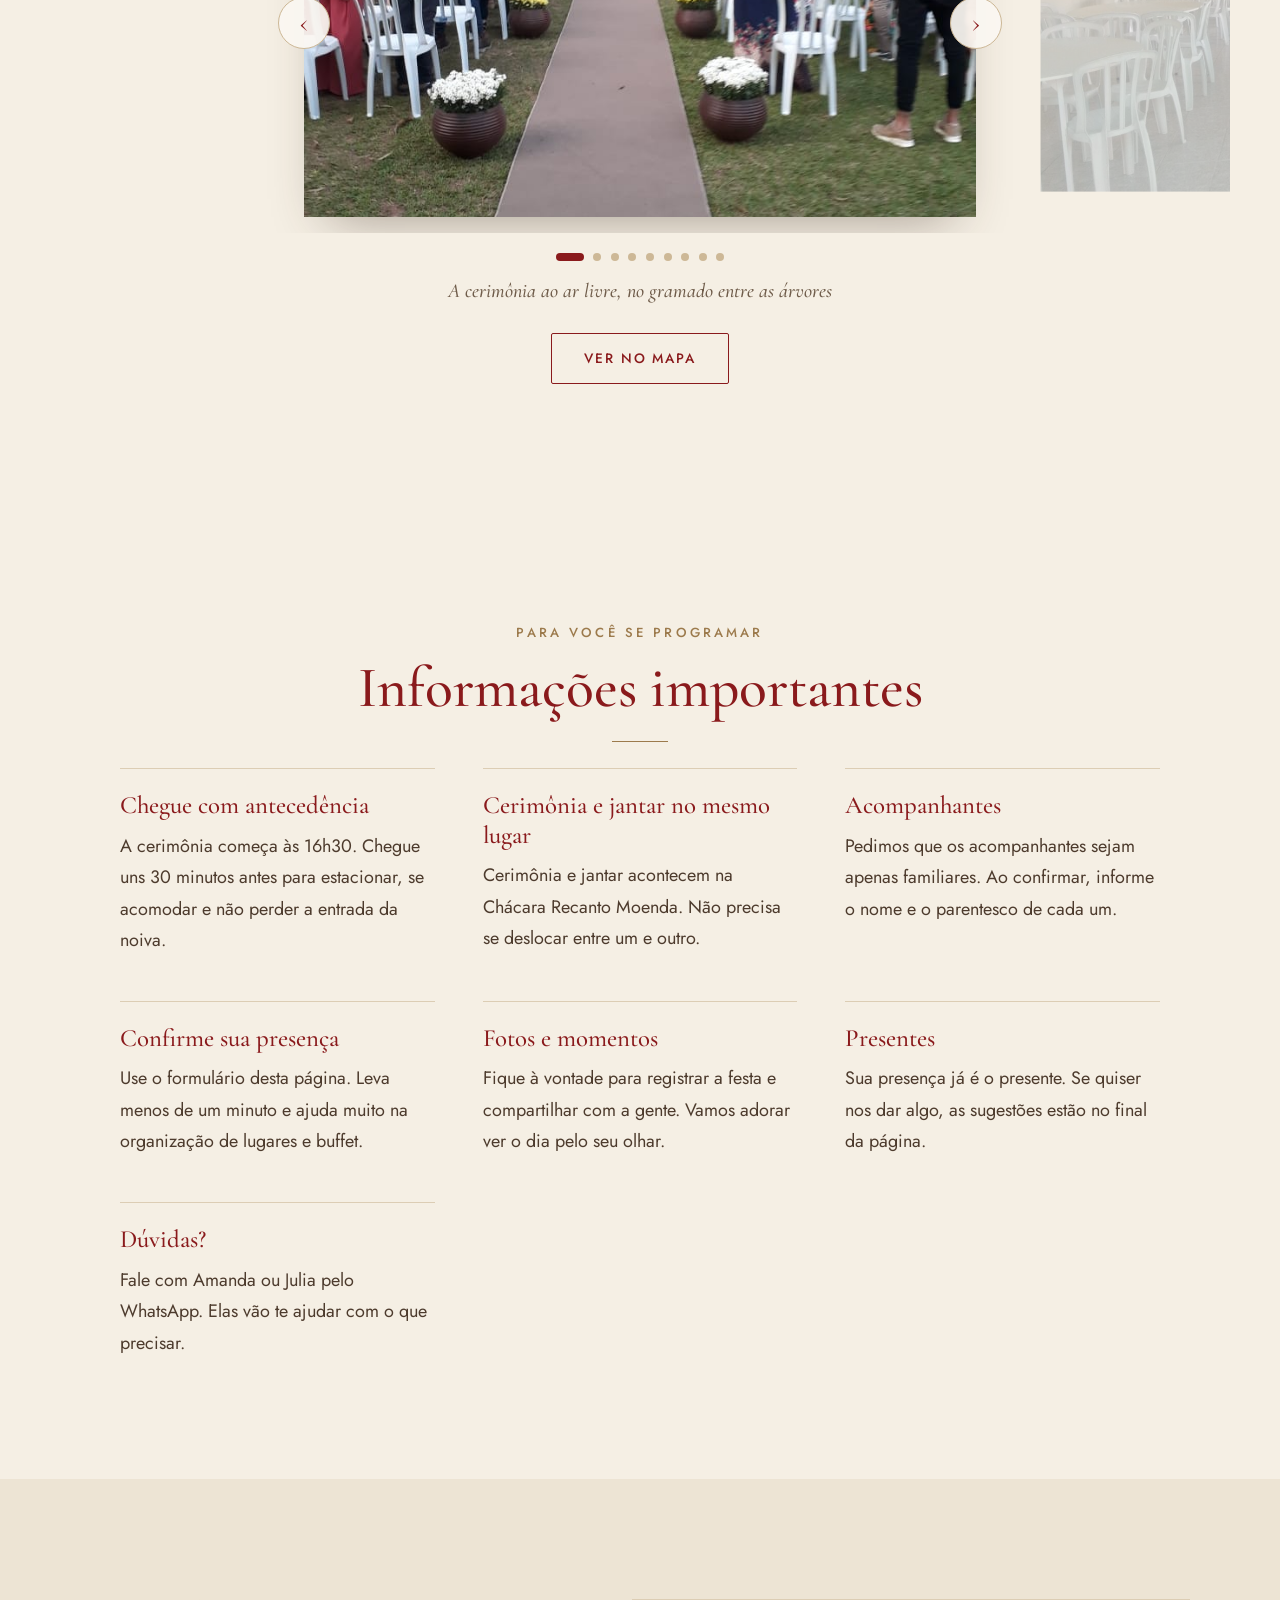
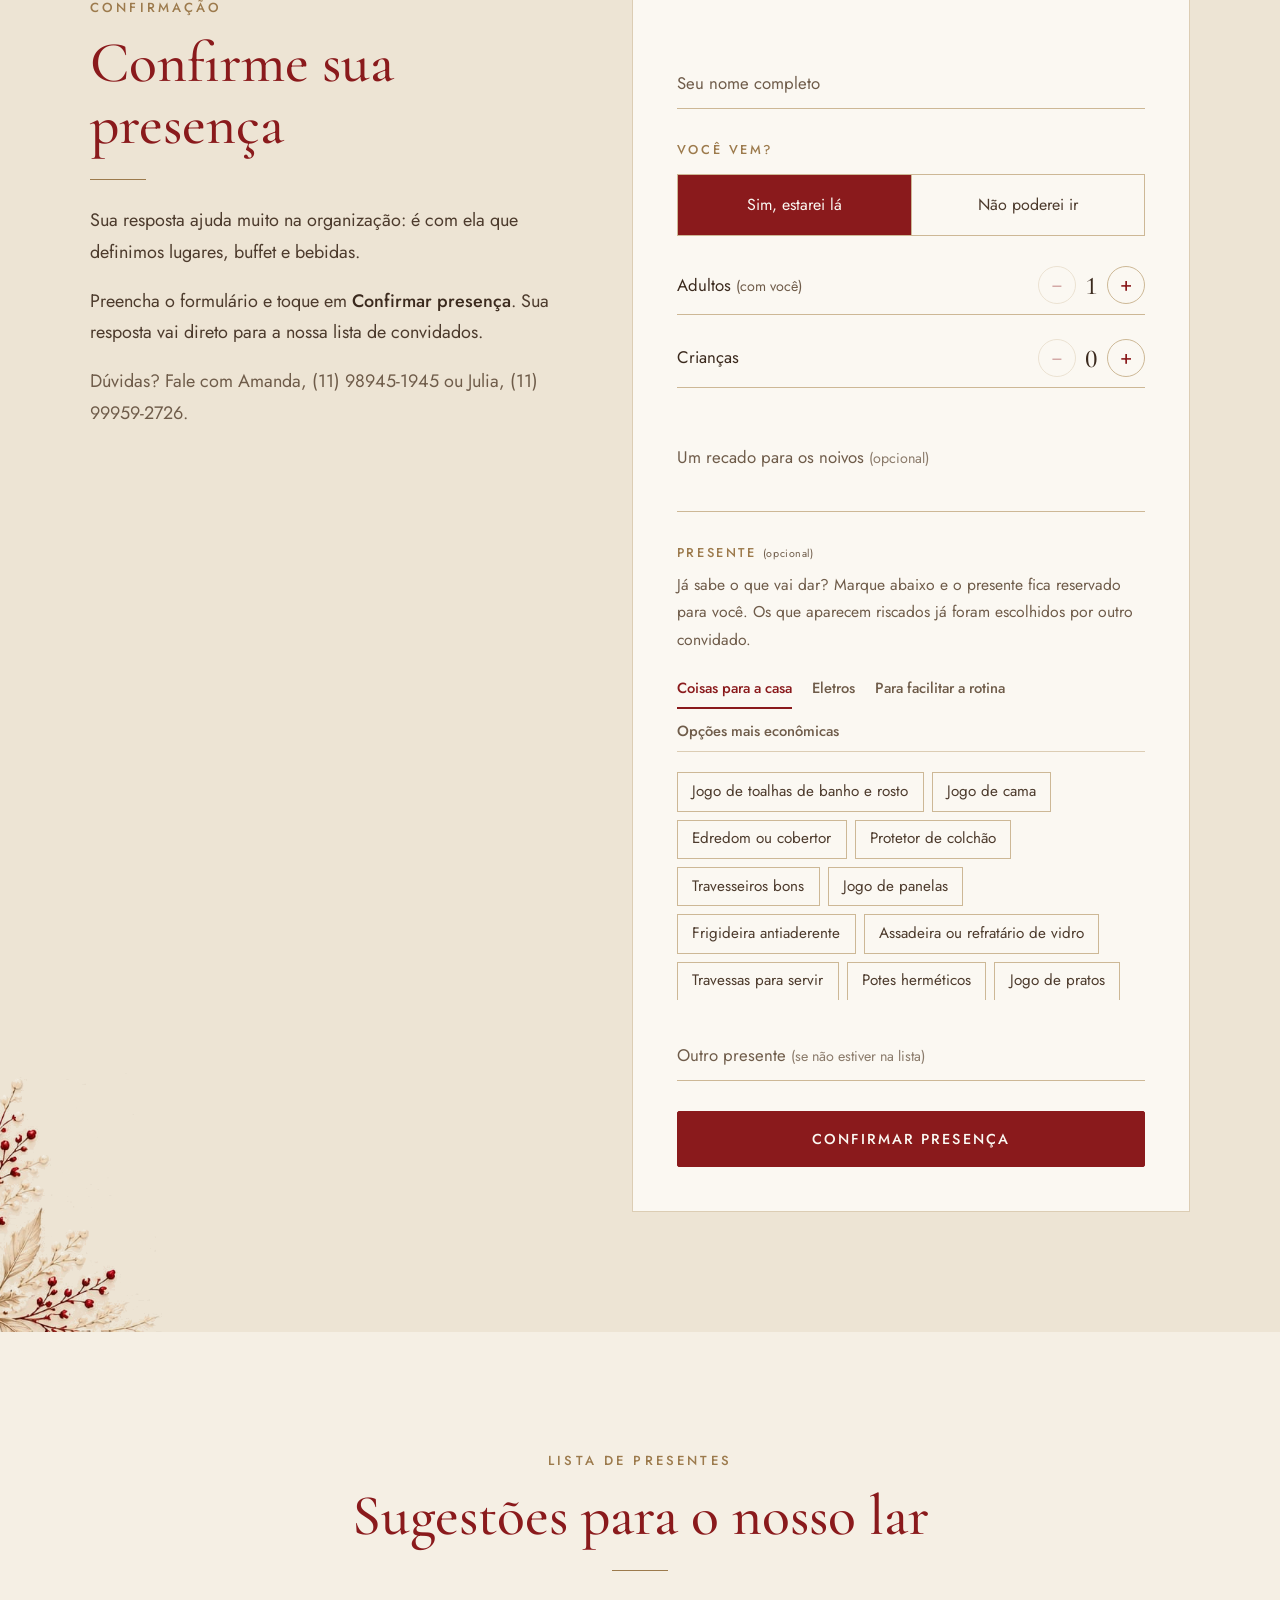
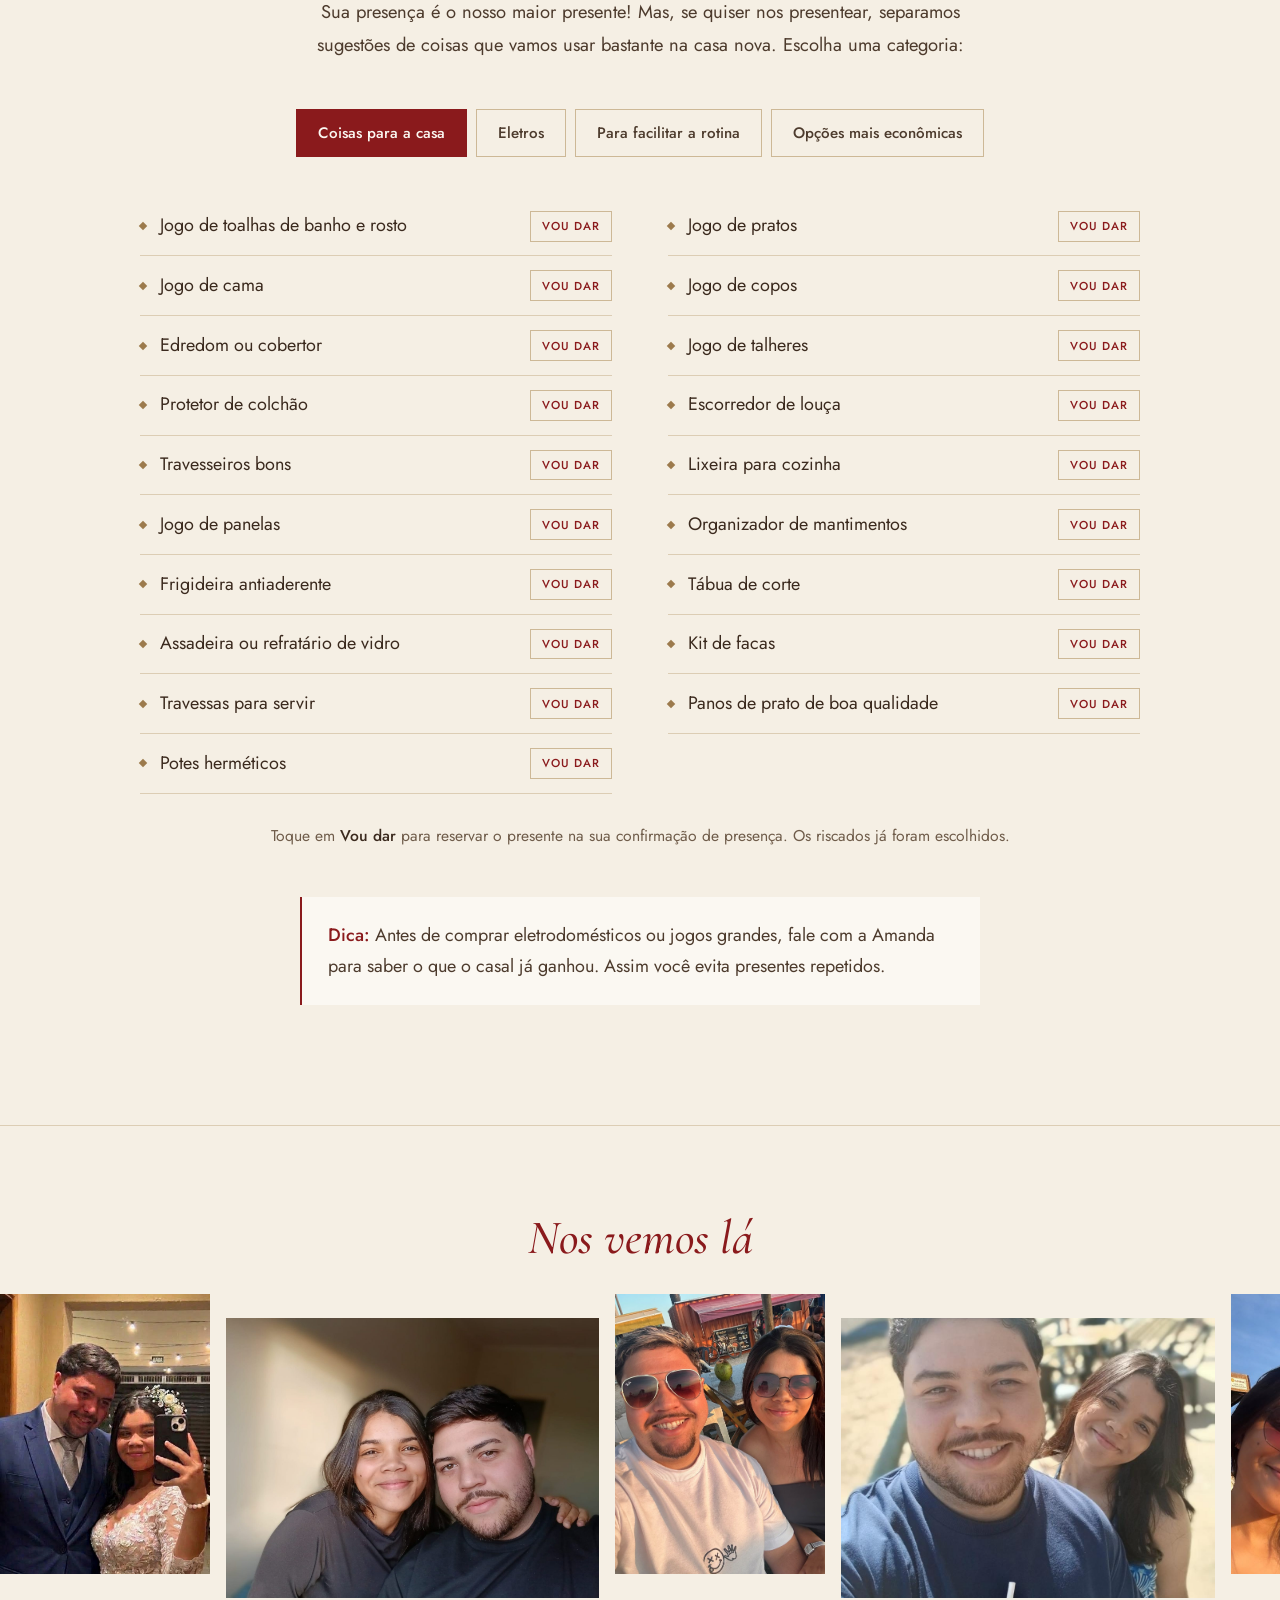
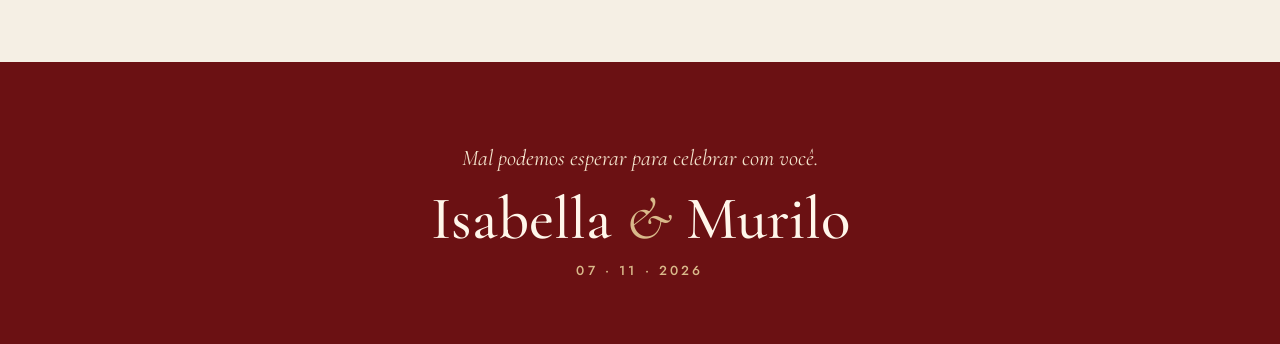
==== commit 54ecccc3: "Programação sem horários Cerimônia e Jantar aparecem sem hora; quando um item não tem hora, o nome o" ====
--- a/index.html
+++ b/index.html
@@ -35,7 +35,7 @@
   <link rel="preconnect" href="https://fonts.googleapis.com" />
   <link rel="preconnect" href="https://fonts.gstatic.com" crossorigin />
   <link href="https://fonts.googleapis.com/css2?family=Cormorant+Garamond:ital,wght@0,400;0,500;0,600;1,400;1,500&family=Jost:wght@300;400;500&display=swap" rel="stylesheet" />
-  <link rel="stylesheet" href="styles.css?v=28" />
+  <link rel="stylesheet" href="styles.css?v=29" />
 </head>
 <body>
   <nav class="nav" id="nav">
@@ -353,7 +353,7 @@
     <img alt="" />
   </div>
 
-  <script src="config.js?v=28"></script>
-  <script src="script.js?v=28"></script>
+  <script src="config.js?v=29"></script>
+  <script src="script.js?v=29"></script>
 </body>
 </html>
